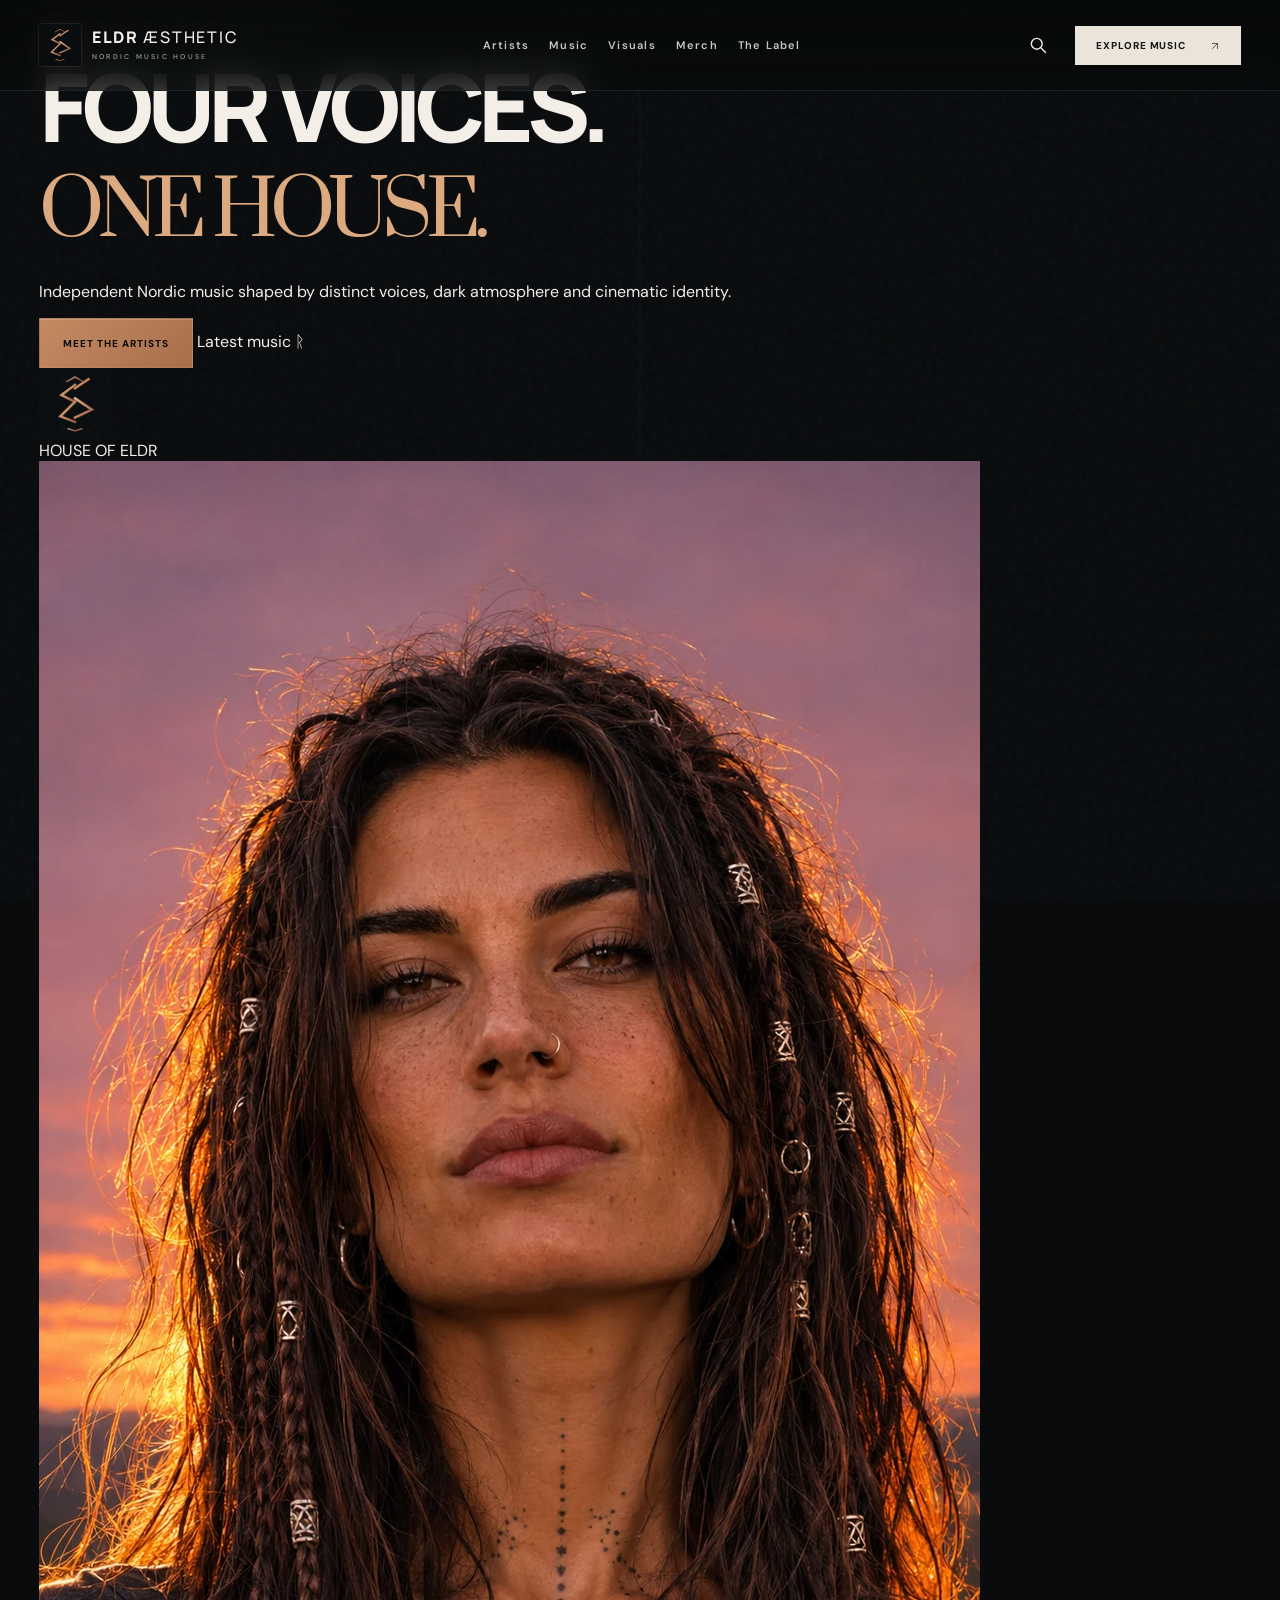
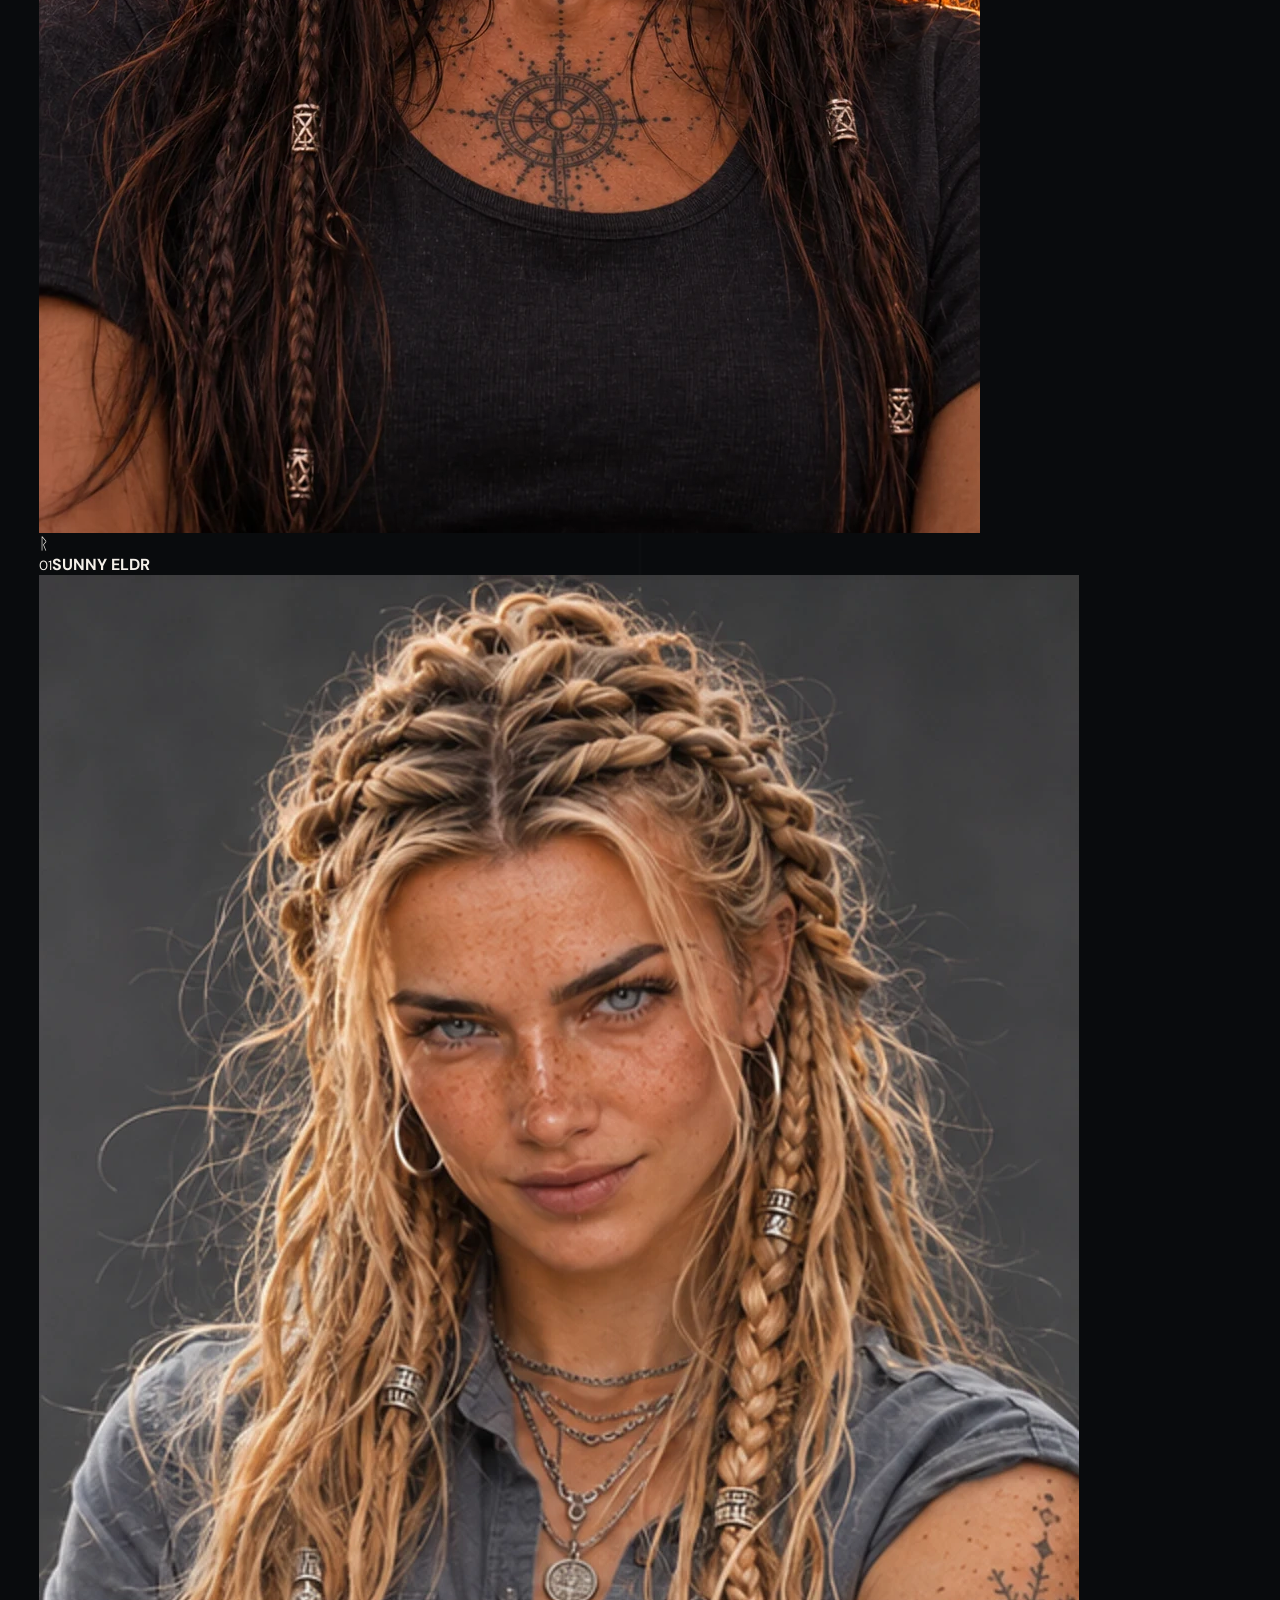
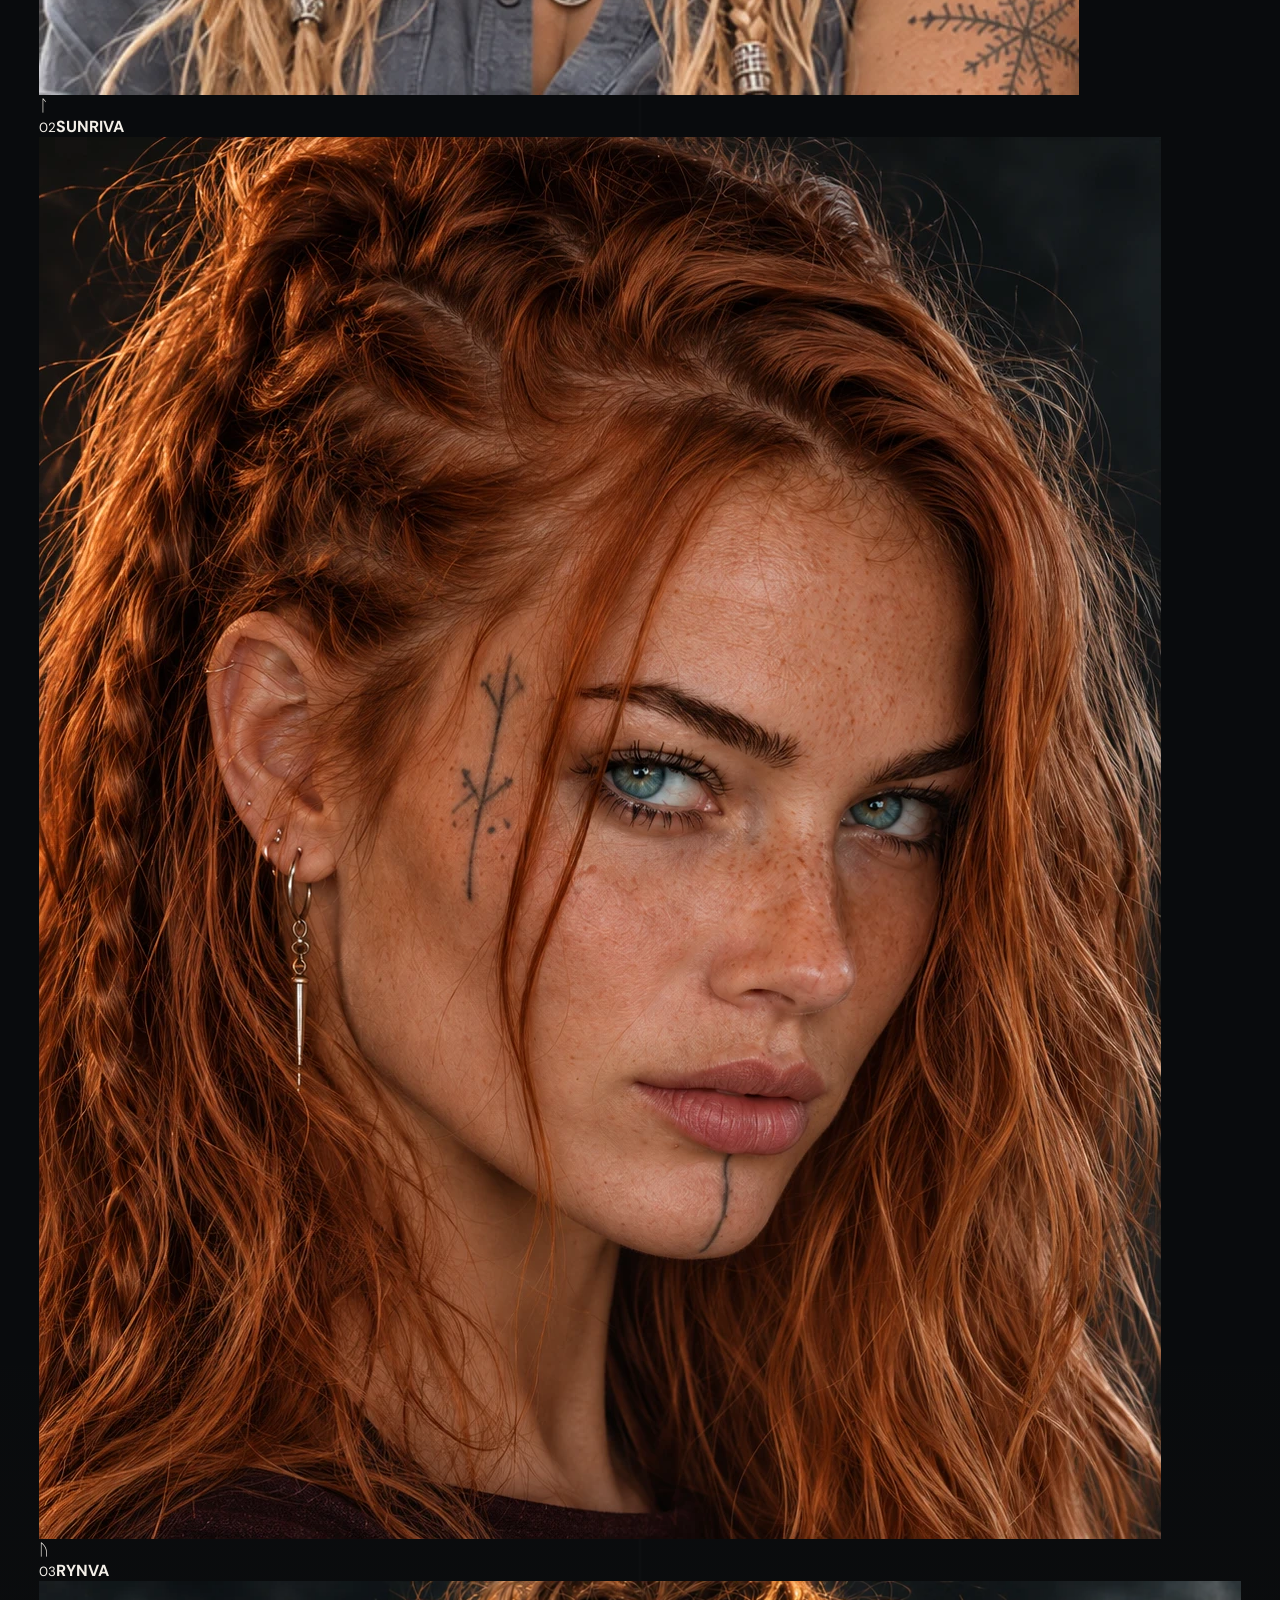
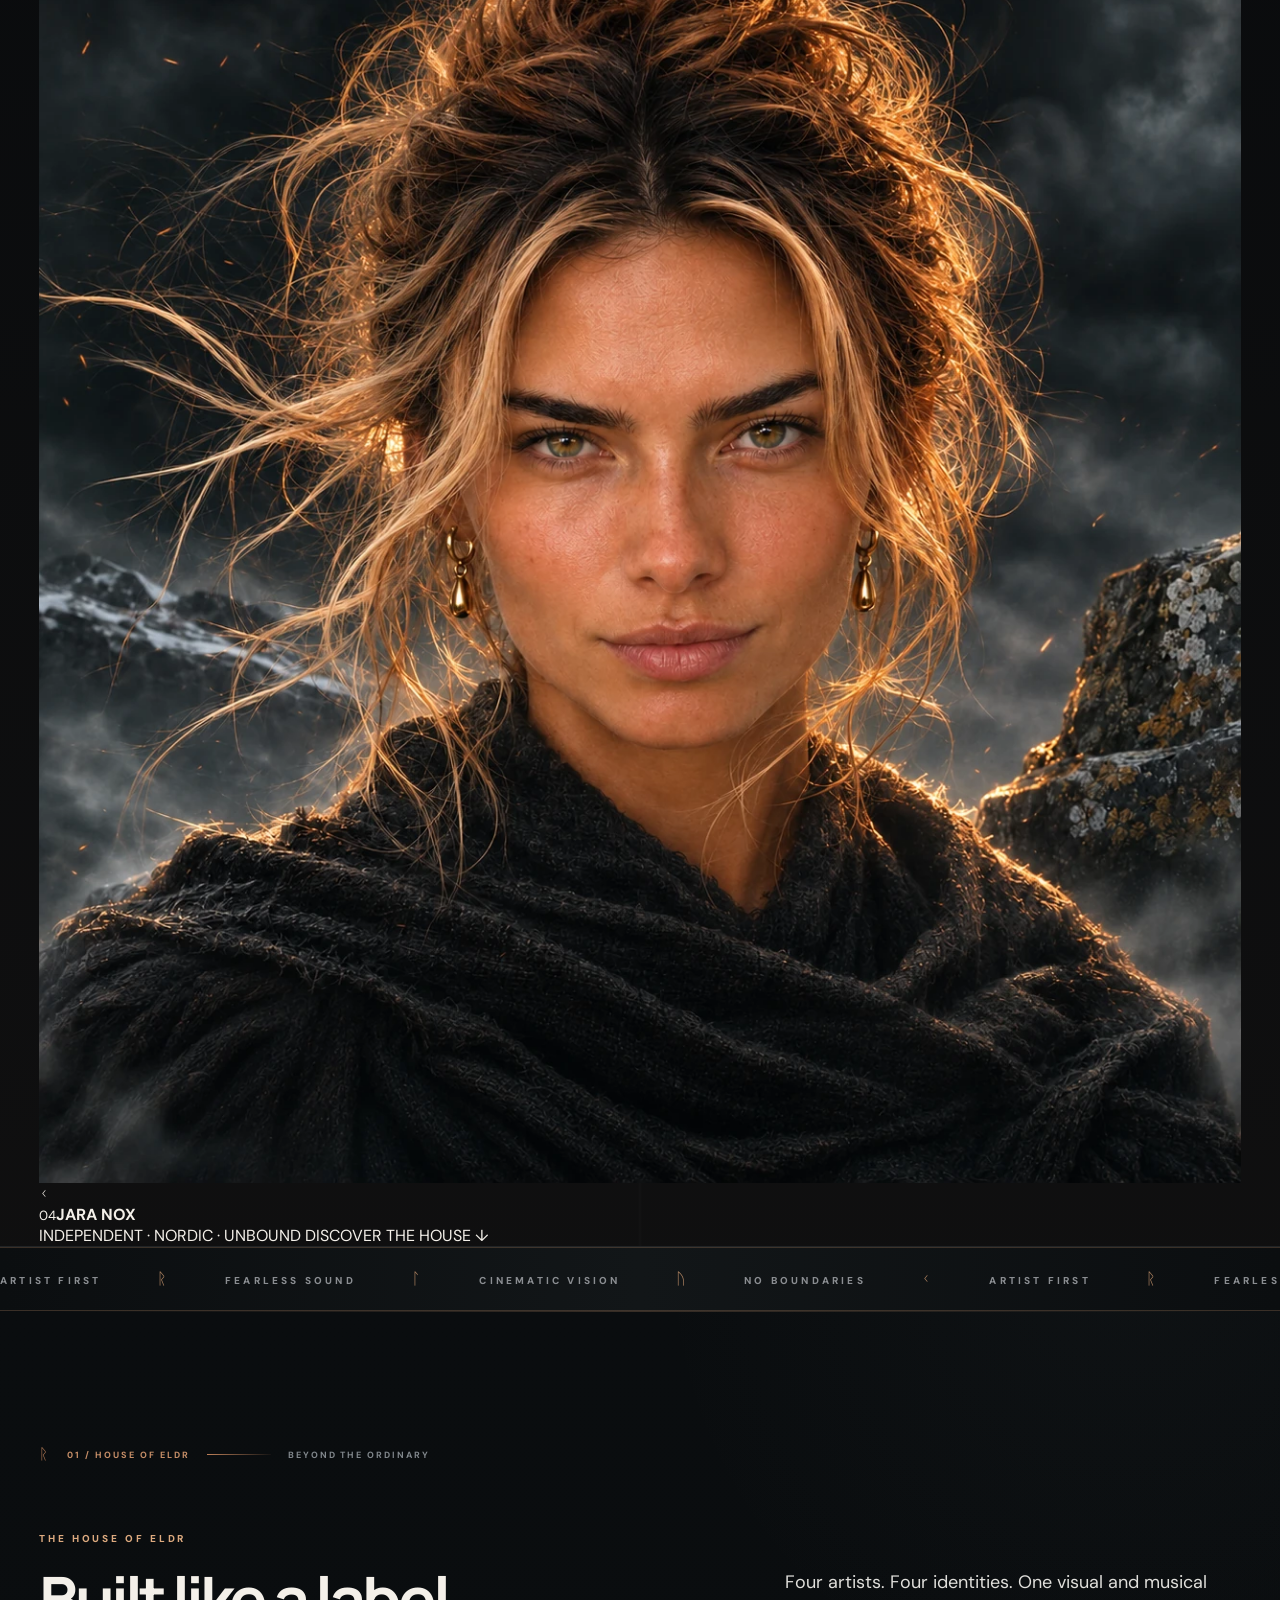
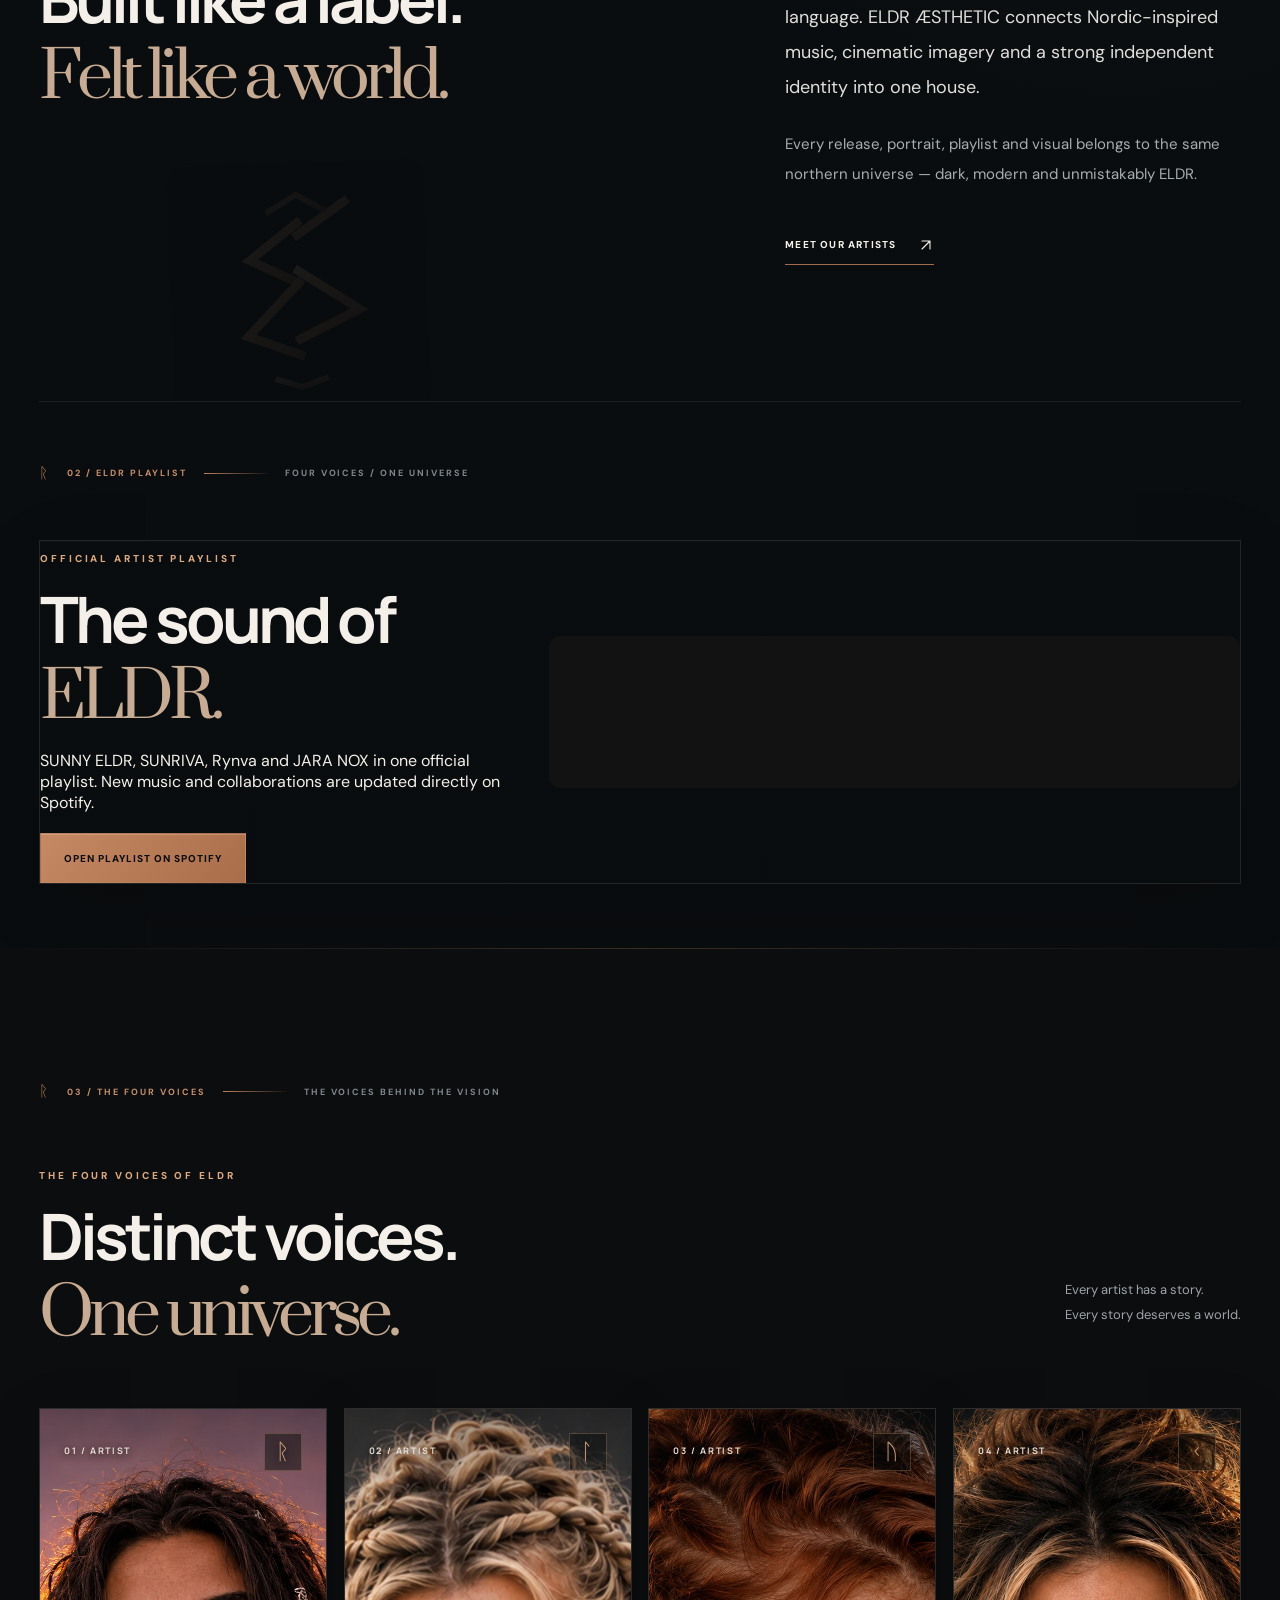
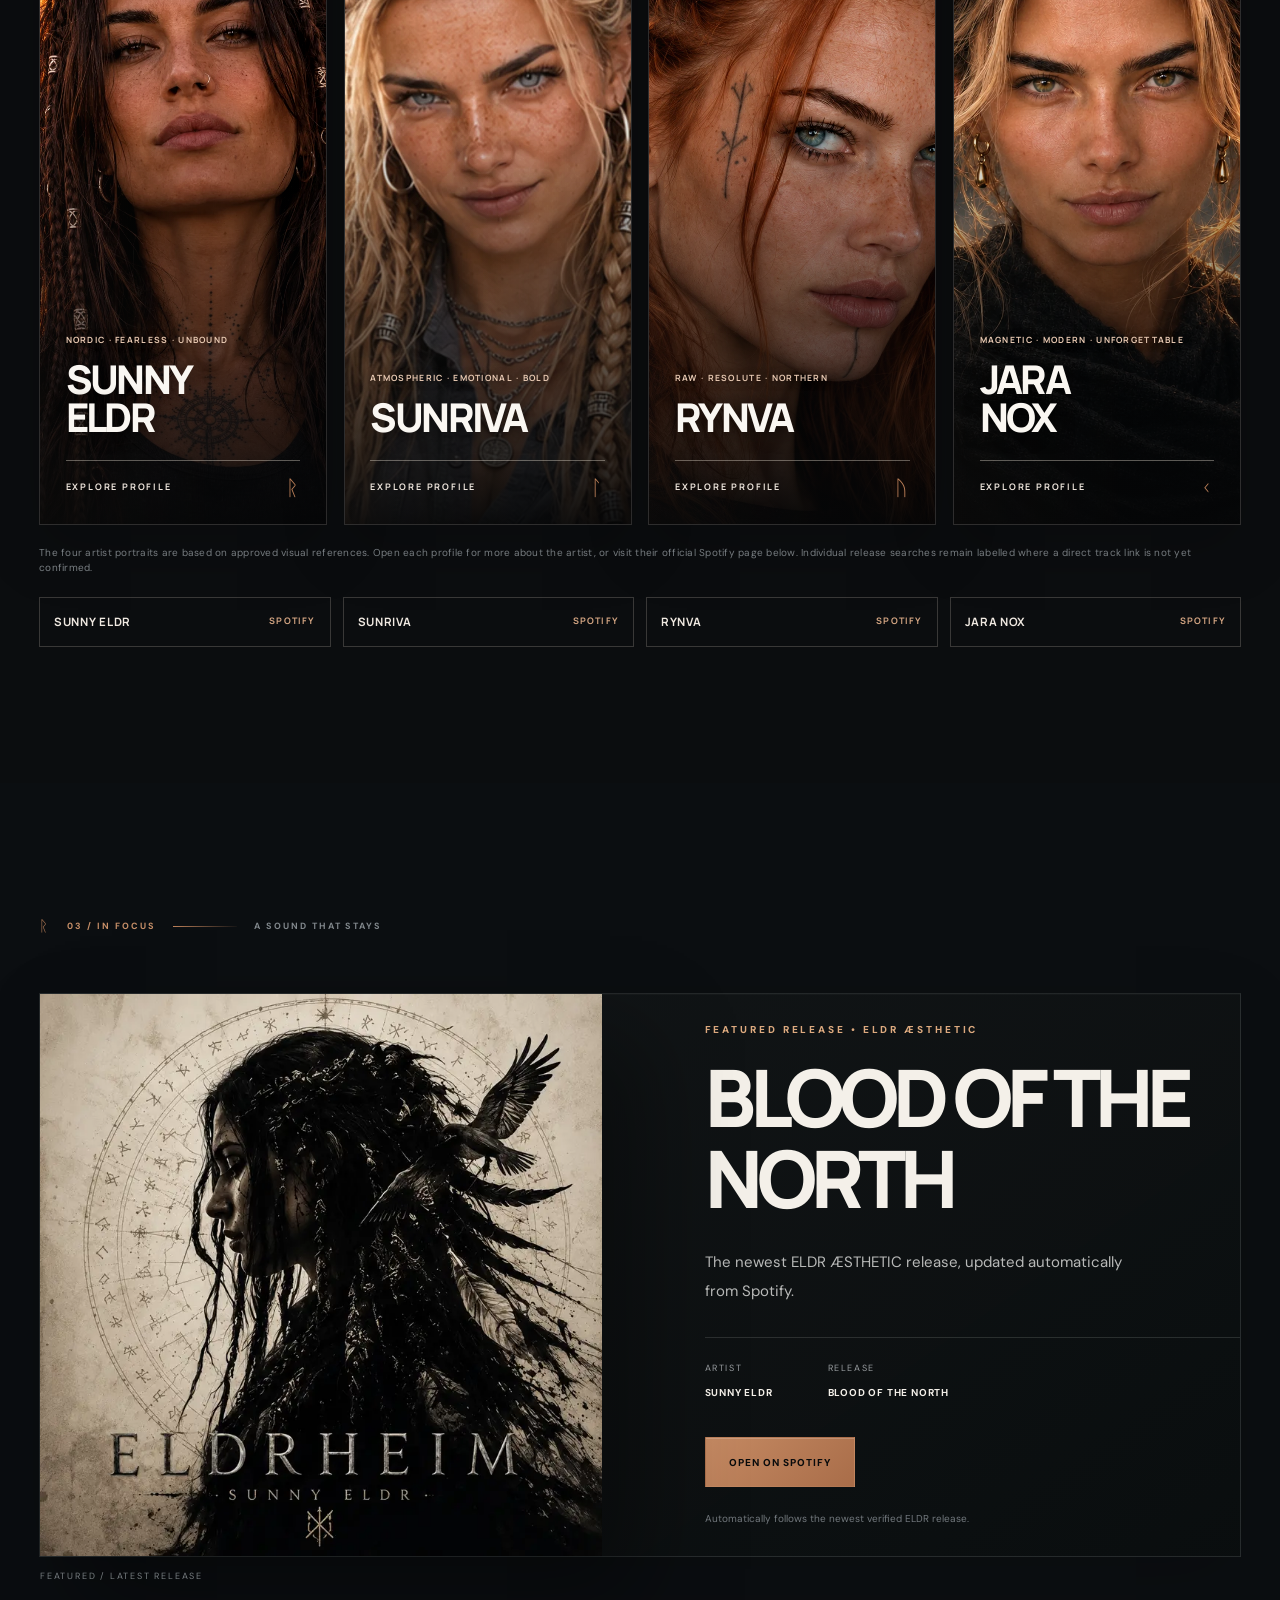
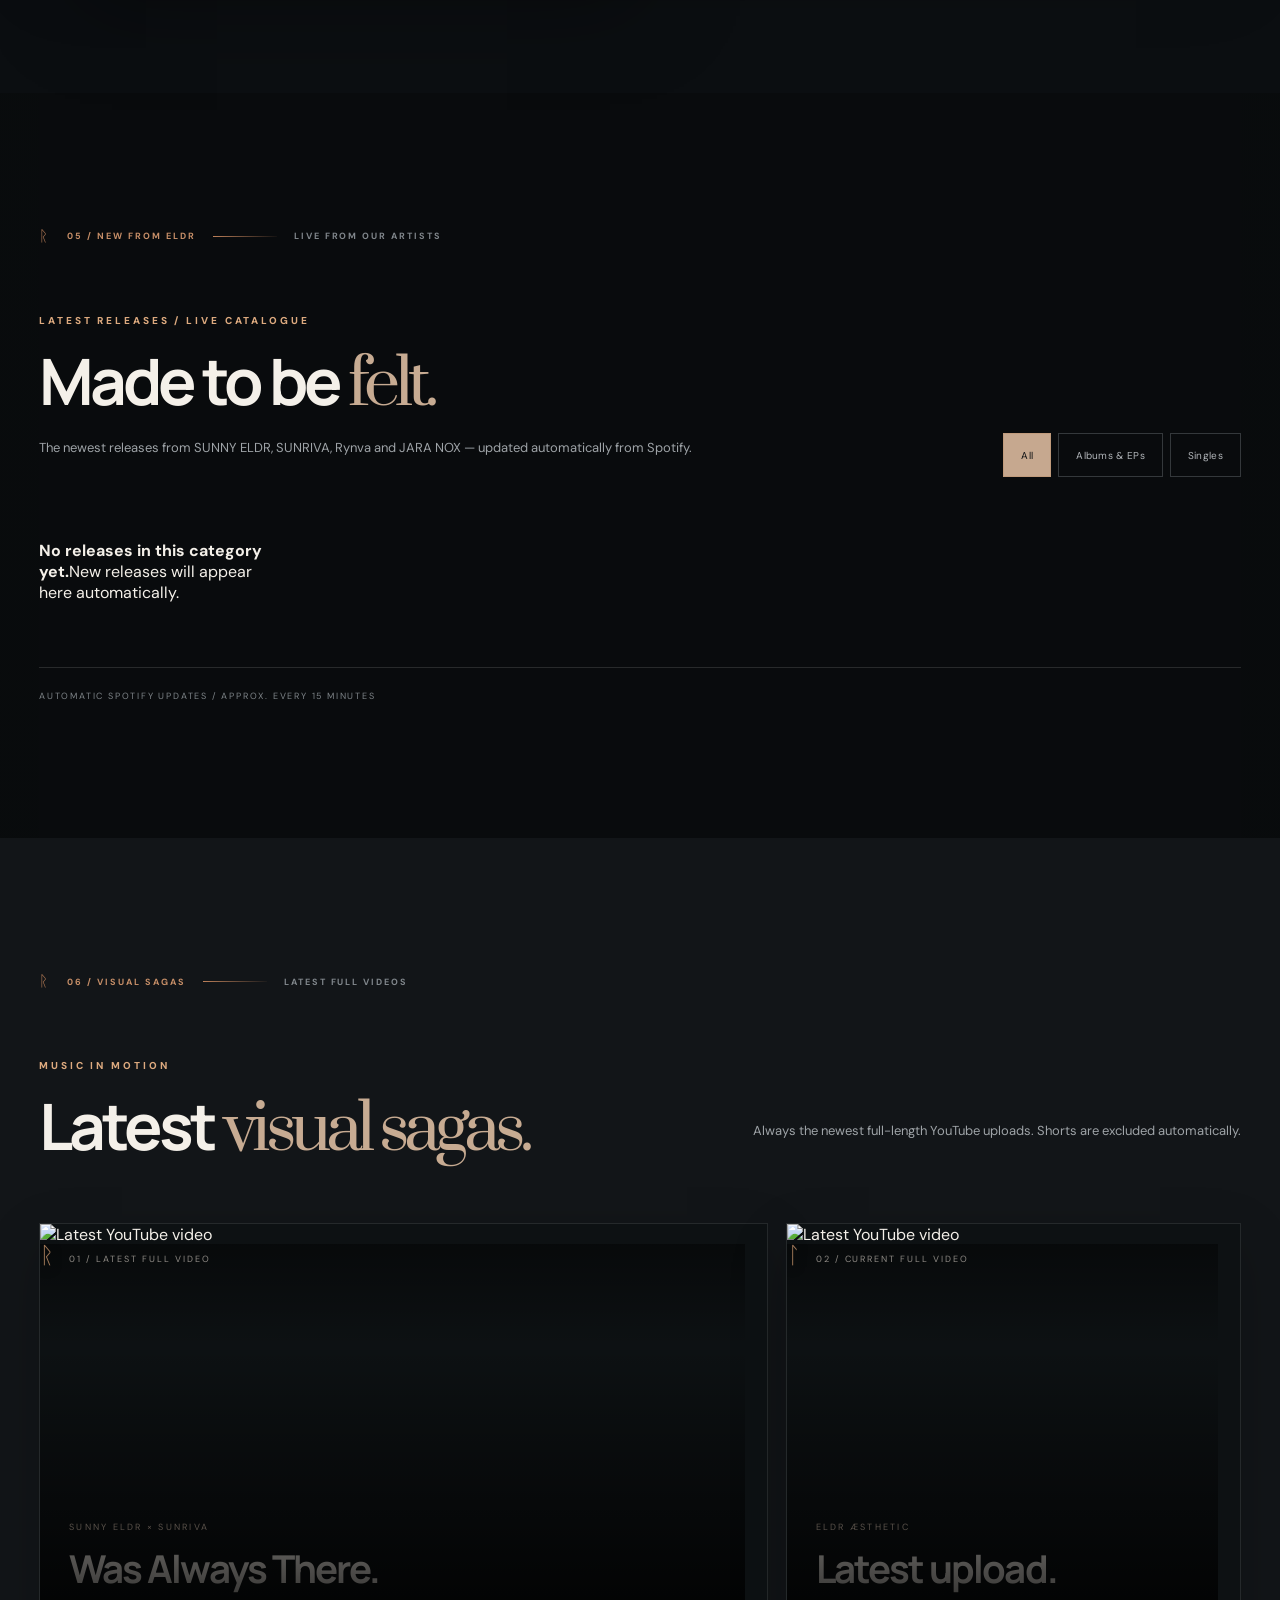
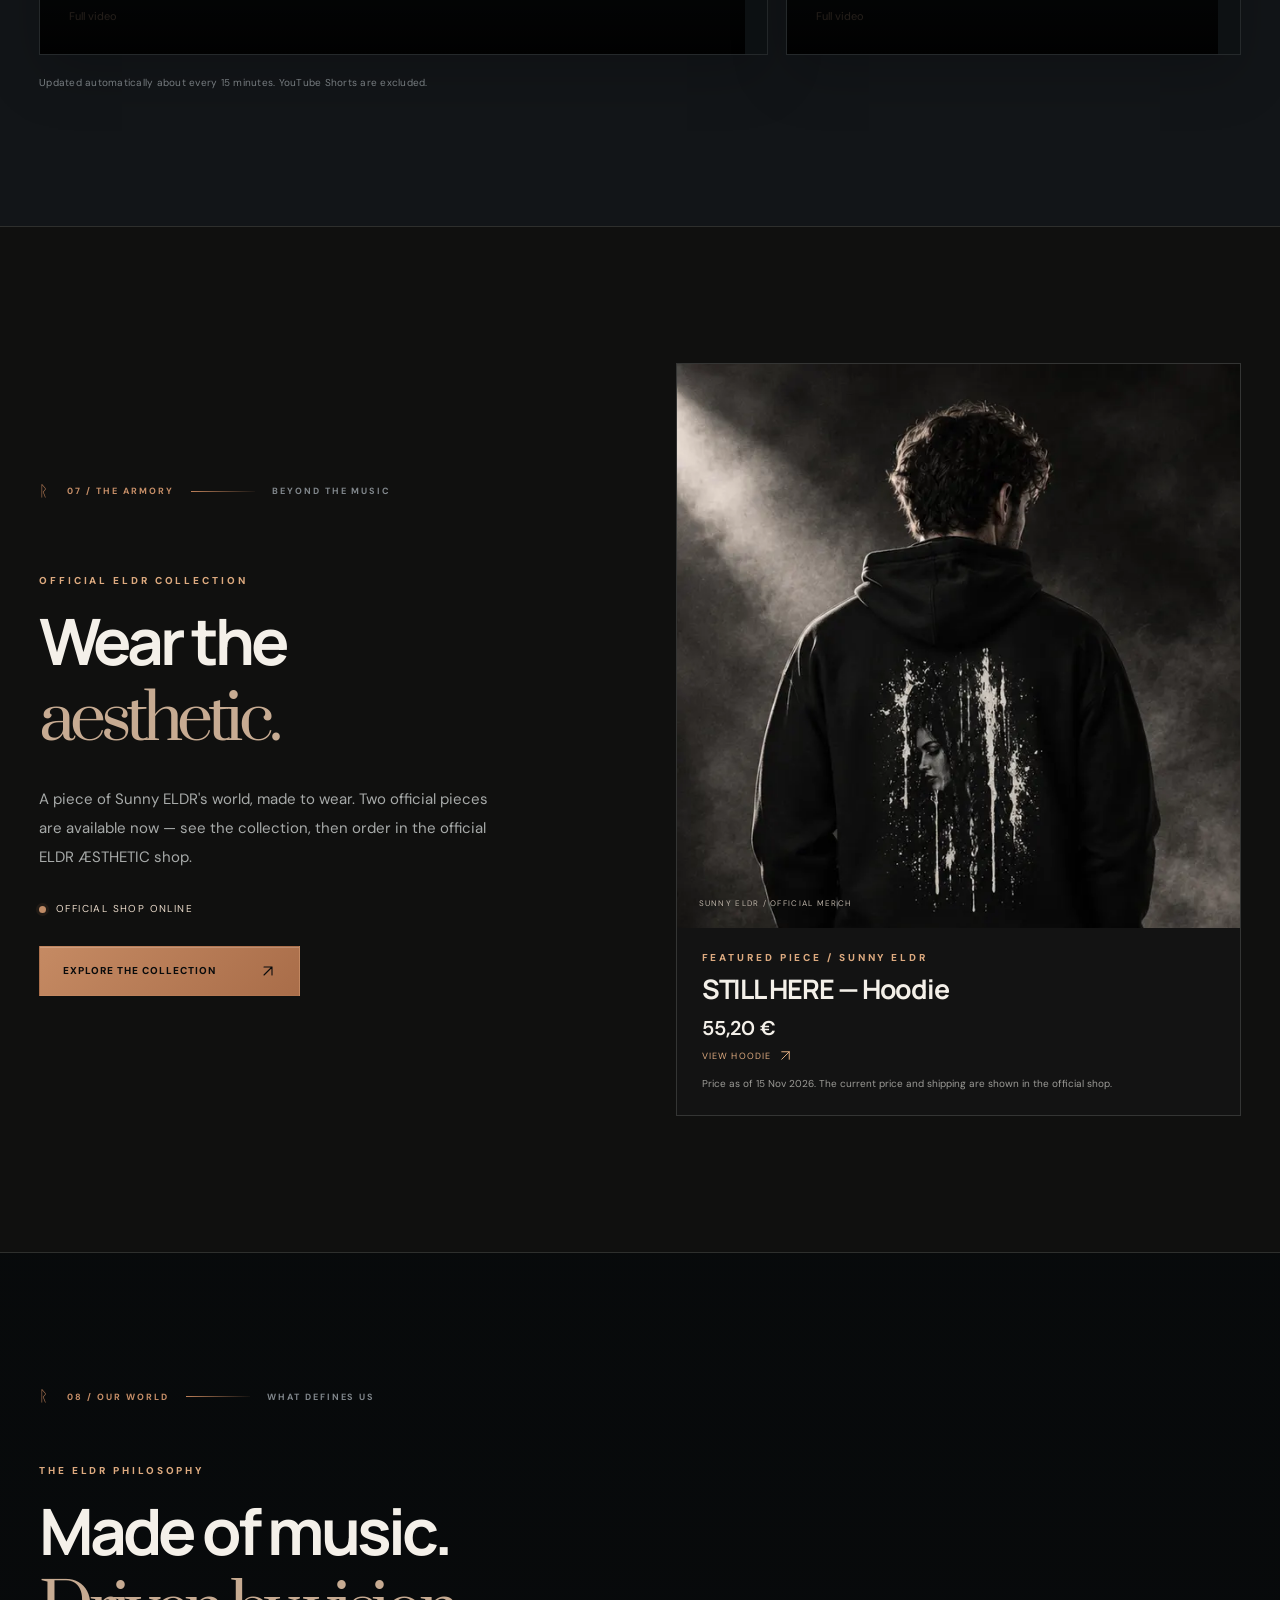
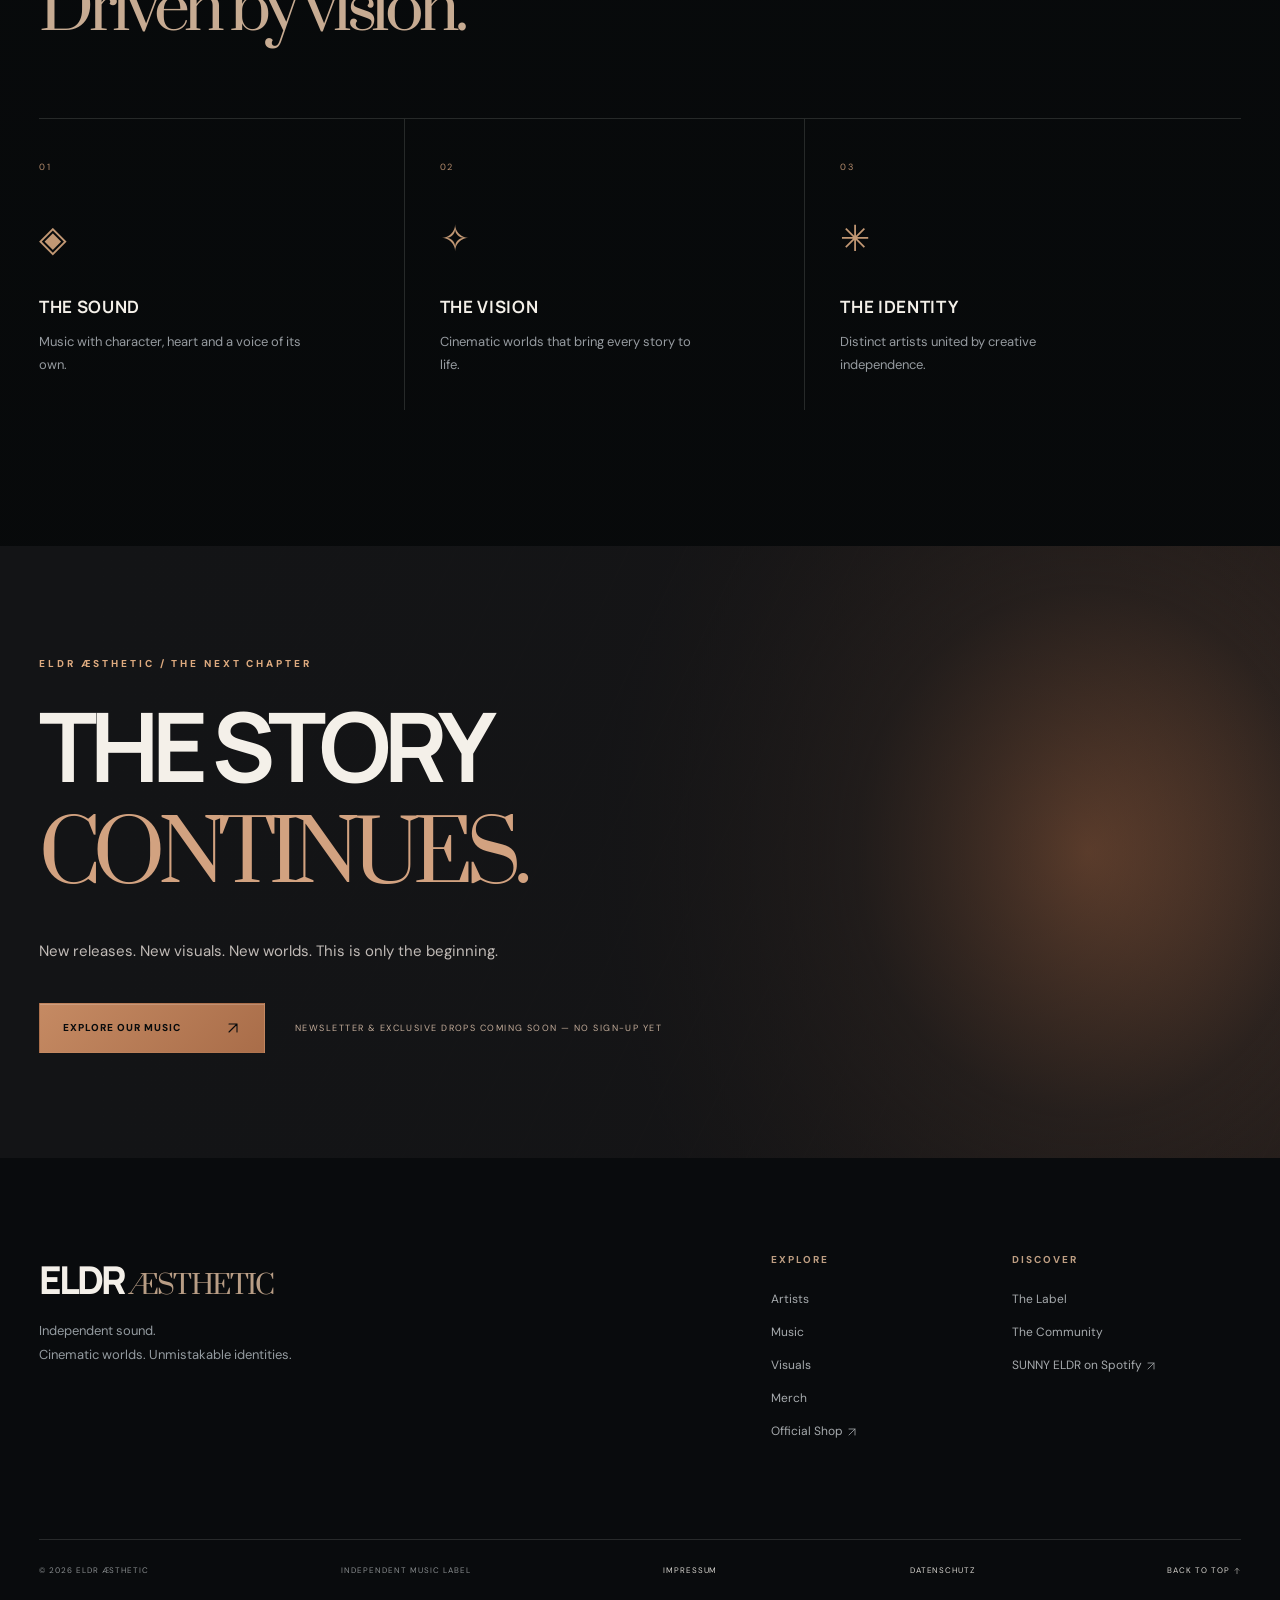
==== index.html @ 6262d75d "Replace overdesigned hero with editorial artist portrait hero" ====
<!doctype html>

<html lang="en">
  <head>
    <meta charset="utf-8" />
    <meta content="width=device-width, initial-scale=1" name="viewport" />
    <meta content="#090b0d" name="theme-color" />
    <meta
      content="ELDR ÆSTHETIC — an independent music label where sound, vision and identity become one. Explore our artists, releases and visual worlds."
      name="description"
    />
    <meta content="website" property="og:type" />
    <meta
      content="ELDR ÆSTHETIC — Where Sound Becomes Legend"
      property="og:title"
    />
    <meta
      content="Independent artists. Cinematic sound. Worlds beyond the ordinary."
      property="og:description"
    />
    <meta property="og:image" content="https://eldraesthetic.com/assets/og-cover.png" />
    <meta property="og:url" content="https://eldraesthetic.com/" />
    <link rel="canonical" href="https://eldraesthetic.com/" />
    <meta content="image/png" property="og:image:type" />
    <meta content="1200" property="og:image:width" />
    <meta content="630" property="og:image:height" />
    <meta
      content="ELDR ÆSTHETIC — ivory typography and copper light on obsidian"
      property="og:image:alt"
    />
    <meta content="summary_large_image" name="twitter:card" />
    <title>ELDR ÆSTHETIC — Independent Music Label</title>
    <link href="assets/brand-mark.svg" rel="icon" type="image/svg+xml" />

    <link rel="stylesheet" href="assets/styles.css" />
    <link rel="stylesheet" href="assets/roster.css" />
  </head>
  <body>
    <a class="skip-link" href="#main">Skip to content</a>
    <div aria-hidden="true" class="page-grain"></div>
    <header class="site-header" id="top">
      <div class="header-inner shell">
        <a aria-label="ELDR ÆSTHETIC home" class="brand" href="#home">
          <img
            alt=""
            class="brand-symbol"
            height="38"
            src="assets/brand-mark.svg"
            width="38"
          />
          <span class="brand-type">
            ELDR
            <span>ÆSTHETIC</span>
            <small>NORDIC MUSIC HOUSE</small>
          </span>
        </a>
        <nav aria-label="Main navigation" class="desktop-nav">
          <a href="#artists">Artists</a>
          <a href="#releases">Music</a>
          <a href="#visuals">Visuals</a>
          <a href="merch.html">Merch</a>
          <a href="#label">The Label</a>
        </nav>
        <div class="header-actions">
          <button
            aria-label="Open site search"
            class="icon-button search-trigger"
            title="Search"
            type="button"
          >
            <svg aria-hidden="true" viewBox="0 0 24 24">
              <circle cx="10.5" cy="10.5" r="6.5"></circle>
              <path d="m16 16 5 5"></path>
            </svg>
          </button>
          <a class="header-cta" href="#releases">
            Explore music
            <span aria-hidden="true">
              <svg
                class="icon"
                aria-hidden="true"
                focusable="false"
                viewBox="0 0 24 24"
              >
                <path d="M6 18 18 6M6 6h12v12"></path>
              </svg>
            </span>
          </a>
          <button
            aria-controls="mobile-nav"
            aria-expanded="false"
            aria-label="Open menu"
            class="icon-button menu-trigger"
            type="button"
          >
            <svg aria-hidden="true" viewBox="0 0 24 24">
              <path d="M3 7h18M3 12h18M3 17h18"></path>
            </svg>
          </button>
        </div>
      </div>
      <nav
        aria-label="Mobile navigation"
        class="mobile-nav"
        hidden=""
        id="mobile-nav"
      >
        <a href="#artists">Artists</a>
        <a href="#releases">Music</a>
        <a href="#visuals">Visuals</a>
        <a href="merch.html">Merch</a>
        <a href="#label">The Label</a>
      </nav>
      <p id="motion-status" class="sr-only" role="status"></p>
    </header>
    <main id="main" tabindex="-1">
      <section aria-labelledby="hero-title" class="hero hero-v4" id="home">
        <div class="hero-v4-noise" aria-hidden="true"></div>
        <div class="shell hero-v4-layout">
          <div class="hero-v4-copy">
            <p class="hero-v4-kicker"><span>ELDR ÆSTHETIC</span><i></i><span>NORDIC MUSIC HOUSE</span></p>
            <h1 id="hero-title">
              FOUR VOICES.<br>
              <em>ONE HOUSE.</em>
            </h1>
            <p class="hero-v4-description">
              Independent Nordic music shaped by distinct voices, dark atmosphere and cinematic identity.
            </p>
            <div class="hero-v4-actions">
              <a class="button button-solid" href="#artists">Meet the artists</a>
              <a class="hero-v4-textlink" href="#releases">Latest music <span aria-hidden="true">ᚱ</span></a>
            </div>
            <div class="hero-v4-signature" aria-hidden="true">
              <img src="assets/brand-mark.svg" alt="" width="72" height="72">
              <span>HOUSE OF ELDR</span>
            </div>
          </div>

          <div class="hero-v4-portraits" aria-label="ELDR ÆSTHETIC artists">
            <a class="hero-v4-portrait hero-v4-sunny" href="sunny-eldr.html" aria-label="SUNNY ELDR artist profile">
              <img src="assets/sunny-card-closeup-v3.webp" alt="" fetchpriority="high" decoding="async">
              <span class="hero-v4-rune">ᚱ</span>
              <div><small>01</small><strong>SUNNY ELDR</strong></div>
            </a>
            <a class="hero-v4-portrait hero-v4-sunriva" href="sunriva.html" aria-label="SUNRIVA artist profile">
              <img src="assets/sunriva-roster-closeup.webp" alt="" fetchpriority="high" decoding="async">
              <span class="hero-v4-rune">ᛚ</span>
              <div><small>02</small><strong>SUNRIVA</strong></div>
            </a>
            <a class="hero-v4-portrait hero-v4-rynva" href="rynva.html" aria-label="RYNVA artist profile">
              <img src="assets/rynva-artist-closeup.webp" alt="" fetchpriority="high" decoding="async">
              <span class="hero-v4-rune">ᚢ</span>
              <div><small>03</small><strong>RYNVA</strong></div>
            </a>
            <a class="hero-v4-portrait hero-v4-jara" href="jara-nox.html" aria-label="JARA NOX artist profile">
              <img src="assets/jara-nox-artist.webp?v=4" alt="" fetchpriority="high" decoding="async">
              <span class="hero-v4-rune">ᚲ</span>
              <div><small>04</small><strong>JARA NOX</strong></div>
            </a>
          </div>
        </div>
        <div class="shell hero-v4-bottom">
          <span>INDEPENDENT · NORDIC · UNBOUND</span>
          <a href="#label">DISCOVER THE HOUSE <span aria-hidden="true">↓</span></a>
        </div>
      </section>
      <div
        aria-label="Label values: artist first, fearless sound, cinematic vision, no boundaries"
        class="statement-strip"
      >
        <div aria-hidden="true" class="statement-track">
          ARTIST FIRST <span>ᚱ</span> FEARLESS SOUND <span>ᛚ</span> CINEMATIC VISION <span>ᚢ</span> NO BOUNDARIES <span>ᚲ</span> ARTIST FIRST <span>ᚱ</span> FEARLESS SOUND <span>ᛚ</span> CINEMATIC VISION <span>ᚢ</span> NO BOUNDARIES <span>ᚲ</span>
        </div>
      </div>
      <section
        aria-labelledby="intro-title"
        class="intro section-pad shell"
        id="label"
      >
        <div class="section-kicker reveal">
          <span class="section-index">01 / HOUSE OF ELDR</span>
          <span class="small-rule"></span>
          <span>BEYOND THE ORDINARY</span>
        </div>
        <div class="intro-grid">
          <div class="intro-left reveal">
            <p class="overline">THE HOUSE OF ELDR</p>
            <h2 class="display-heading" id="intro-title">
              Built like a label.
              <br />
              <em>Felt like a world.</em>
            </h2>
          </div>
          <div class="intro-right reveal">
            <p>
              Four artists. Four identities. One visual and musical language. ELDR ÆSTHETIC connects Nordic-inspired music, cinematic imagery and a strong independent identity into one house.
            </p>
            <p>
              Every release, portrait, playlist and visual belongs to the same northern universe — dark, modern and unmistakably ELDR.
            </p>
            <a class="text-link dark-link" href="#artists">
              Meet our artists
              <span>
                <svg
                  class="icon"
                  aria-hidden="true"
                  focusable="false"
                  viewBox="0 0 24 24"
                >
                  <path d="M6 18 18 6M6 6h12v12"></path>
                </svg>
              </span>
            </a>
          </div>
        </div>
        <div aria-hidden="true" class="intro-mark intro-brand-seal">
          <img src="assets/brand-mark.svg" alt="" width="270" height="270" loading="lazy" decoding="async" />
        </div>
      </section>
      <section
        aria-labelledby="playlist-title"
        class="playlist-section playlist-section-compact section-pad shell"
        id="playlists"
      >
        <div class="section-kicker reveal">
          <span class="section-index">02 / ELDR PLAYLIST</span>
          <span class="small-rule"></span>
          <span>FOUR VOICES / ONE UNIVERSE</span>
        </div>
        <div class="playlist-feature reveal">
          <div class="playlist-copy">
            <p class="overline">OFFICIAL ARTIST PLAYLIST</p>
            <h2 class="display-heading" id="playlist-title">
              The sound of
              <em>ELDR.</em>
            </h2>
            <p>
              SUNNY ELDR, SUNRIVA, Rynva and JARA NOX in one official playlist.
              New music and collaborations are updated directly on Spotify.
            </p>
            <a
              class="button button-solid"
              href="https://open.spotify.com/playlist/7MEN0ae64ZlGDaSAVo0Abd"
              target="_blank"
              rel="noopener noreferrer"
            >
              Open playlist on Spotify
              
            </a>
          </div>
          <div class="playlist-player">
            <iframe
              title="SUNNY ELDR • SUNRIVA • RYNVA • JARA NOX | Nordic Music on Spotify"
              src="https://open.spotify.com/embed/playlist/7MEN0ae64ZlGDaSAVo0Abd?utm_source=generator"
              width="100%"
              height="152"
              frameborder="0"
              allowfullscreen=""
              allow="autoplay; clipboard-write; encrypted-media; fullscreen; picture-in-picture"
              loading="lazy"
            ></iframe>
          </div>
        </div>
      </section>
<section
        aria-labelledby="artists-title"
        class="artists-section section-pad"
        id="artists"
      >
        <div class="shell">
          <div class="section-kicker reveal">
            <span class="section-index">03 / THE FOUR VOICES</span>
            <span class="small-rule"></span>
            <span>THE VOICES BEHIND THE VISION</span>
          </div>
          <div class="section-head reveal">
            <div>
              <p class="overline">THE FOUR VOICES OF ELDR</p>
              <h2 class="display-heading" id="artists-title">
                Distinct voices.
                <br />
                <em>One universe.</em>
              </h2>
            </div>
            <p class="section-aside">
              Every artist has a story.
              <br />
              Every story deserves a world.
            </p>
          </div>
          <div class="artist-grid artist-grid--editorial" aria-label="Explore the four ELDR ÆSTHETIC artists">
            <a class="artist-card artist-card--editorial artist-sunny reveal" id="artist-sunny" data-rune="ᚱ" href="sunny-eldr.html" aria-label="Explore SUNNY ELDR artist profile">
              <img class="artist-photo" src="assets/sunny-card-closeup-v3.webp" alt="" loading="lazy" decoding="async" width="1254" height="1254" />
              <span class="artist-card-top"><span>01 / ARTIST</span><span class="artist-sigil artist-rune" aria-hidden="true">ᚱ</span></span>
              <span class="artist-card-bottom"><span class="artist-mood">NORDIC · FEARLESS · UNBOUND</span><h3>SUNNY<br /> ELDR</h3><span class="artist-visit">EXPLORE PROFILE <span class="artist-visit-rune" aria-hidden="true">ᚱ</span></span></span>
            </a>
            <a class="artist-card artist-card--editorial artist-sunriva reveal" id="artist-sunriva" data-rune="ᛚ" href="sunriva.html" aria-label="Explore SUNRIVA artist profile">
              <img class="artist-photo" src="assets/sunriva-roster-closeup.webp" alt="" loading="lazy" decoding="async" width="1040" height="1120" />
              <span class="artist-card-top"><span>02 / ARTIST</span><span class="artist-sigil artist-rune" aria-hidden="true">ᛚ</span></span>
              <span class="artist-card-bottom"><span class="artist-mood">ATMOSPHERIC · EMOTIONAL · BOLD</span><h3>SUNRIVA</h3><span class="artist-visit">EXPLORE PROFILE <span class="artist-visit-rune" aria-hidden="true">ᛚ</span></span></span>
            </a>
            <a class="artist-card artist-card--editorial artist-rynva reveal" id="artist-rynva" data-rune="ᚢ" href="rynva.html" aria-label="Explore RYNVA artist profile">
              <img class="artist-photo" src="assets/rynva-artist-closeup.webp" alt="" loading="lazy" decoding="async" width="1122" height="1402" />
              <span class="artist-card-top"><span>03 / ARTIST</span><span class="artist-sigil artist-rune" aria-hidden="true">ᚢ</span></span>
              <span class="artist-card-bottom"><span class="artist-mood">RAW · RESOLUTE · NORTHERN</span><h3>RYNVA</h3><span class="artist-visit">EXPLORE PROFILE <span class="artist-visit-rune" aria-hidden="true">ᚢ</span></span></span>
            </a>
            <a class="artist-card artist-card--editorial artist-jara reveal" id="artist-jara" data-rune="ᚲ" href="jara-nox.html" aria-label="Explore JARA NOX artist profile">
              <img class="artist-photo" src="assets/jara-nox-artist.webp?v=4" alt="" loading="lazy" decoding="async" width="1122" height="1402" />
              <span class="artist-card-top"><span>04 / ARTIST</span><span class="artist-sigil artist-rune" aria-hidden="true">ᚲ</span></span>
              <span class="artist-card-bottom"><span class="artist-mood">MAGNETIC · MODERN · UNFORGETTABLE</span><h3>JARA<br /> NOX</h3><span class="artist-visit">EXPLORE PROFILE <span class="artist-visit-rune" aria-hidden="true">ᚲ</span></span></span>
            </a>
          </div>
          <p class="placeholder-note">
            The four artist portraits are based on approved visual references. Open each profile for more about the artist, or visit their official Spotify page below. Individual release searches remain labelled where a direct track link is not yet confirmed.
          </p>
          <nav class="artist-spotify-directory" aria-label="Official Spotify artist profiles">
            <a href="https://open.spotify.com/artist/26RwT7kIoTnT8oT65MGS2P" target="_blank" rel="noopener noreferrer" aria-label="SUNNY ELDR on Spotify (new tab)">SUNNY ELDR <span>SPOTIFY</span></a>
            <a href="https://open.spotify.com/artist/0EZ3VnaZOkGWYyYMxYdJzZ" target="_blank" rel="noopener noreferrer" aria-label="SUNRIVA on Spotify (new tab)">SUNRIVA <span>SPOTIFY</span></a>
            <a href="https://open.spotify.com/artist/0Um7pcFDku2VNShSlfxy1B" target="_blank" rel="noopener noreferrer" aria-label="RYNVA on Spotify (new tab)">RYNVA <span>SPOTIFY</span></a>
            <a href="https://open.spotify.com/artist/0kLRThHL6uSbmGwEarlsKy" target="_blank" rel="noopener noreferrer" aria-label="JARA NOX on Spotify (new tab)">JARA NOX <span>SPOTIFY</span></a>
          </nav>
        </div>
      </section>
      <section
        aria-labelledby="featured-title"
        class="featured-section section-pad"
        id="featured"
        data-featured-release
      >
        <div class="shell">
          <div class="section-kicker reveal">
            <span class="section-index">03 / IN FOCUS</span>
            <span class="small-rule"></span>
            <span>A SOUND THAT STAYS</span>
          </div>
          <div class="featured-layout">
            <div class="featured-image reveal">
              <img alt="Latest ELDR ÆSTHETIC release cover" loading="lazy" src="assets/eldrheim-cover.webp" data-featured-image />
              <div class="feature-image-label" data-featured-label>FEATURED / LATEST RELEASE</div>
            </div>
            <div class="featured-copy reveal">
              <p class="overline" data-featured-overline>FEATURED RELEASE • ELDR ÆSTHETIC</p>
              <h2 class="feature-title" id="featured-title" data-featured-title>BLOOD OF THE NORTH</h2>
              <p data-featured-copy>The newest ELDR ÆSTHETIC release, updated automatically from Spotify.</p>
              <div class="feature-divider"></div>
              <div class="feature-info">
                <div>
                  <small>ARTIST</small>
                  <strong data-featured-artist>SUNNY ELDR</strong>
                </div>
                <div>
                  <small>RELEASE</small>
                  <strong data-featured-name>BLOOD OF THE NORTH</strong>
                </div>
              </div>
              <div class="feature-links">
                <a class="button button-solid" href="https://open.spotify.com/artist/26RwT7kIoTnT8oT65MGS2P" rel="noopener noreferrer" target="_blank" data-featured-link>Open on Spotify</a>
              </div>
              <p class="fineprint" data-featured-fineprint>Automatically follows the newest verified ELDR release.</p>
            </div>
          </div>
        </div>
      </section>
      <section
        aria-labelledby="releases-title"
        class="releases-section section-pad shell"
        id="releases"
        data-label-spotify-feed
      >
        <div class="section-kicker reveal">
          <span class="section-index">05 / NEW FROM ELDR</span>
          <span class="small-rule"></span>
          <span>LIVE FROM OUR ARTISTS</span>
        </div>
        <div class="section-head releases-heading reveal">
          <div>
            <p class="overline">LATEST RELEASES / LIVE CATALOGUE</p>
            <h2 class="display-heading" id="releases-title">
              Made to be
              <em>felt.</em>
            </h2>
            <p class="section-aside">
              The newest releases from SUNNY ELDR, SUNRIVA, Rynva and JARA NOX — updated automatically from Spotify.
            </p>
          </div>
          <div aria-label="Filter music releases" class="filter-bar" role="group">
            <button aria-pressed="true" class="label-filter-btn filter-btn is-active" data-label-filter="all">All</button>
            <button aria-pressed="false" class="label-filter-btn filter-btn" data-label-filter="album">Albums &amp; EPs</button>
            <button aria-pressed="false" class="label-filter-btn filter-btn" data-label-filter="single">Singles</button>
          </div>
        </div>
        <p class="sr-only" id="label-release-status" role="status"></p>
        <div class="release-grid" id="label-release-grid" aria-live="polite" aria-busy="true">
          <div class="discography-loading" role="status">
            <strong>Loading latest releases…</strong>
            <span>Spotify catalogues are being combined across the ELDR ÆSTHETIC roster.</span>
          </div>
        </div>
        <div class="catalog-end">
          <span>AUTOMATIC SPOTIFY UPDATES / APPROX. EVERY 15 MINUTES</span>
        </div>
      </section>
      
      
<section aria-labelledby="visuals-title" class="visual-section section-pad" id="visuals">
        <div class="shell">
          <div class="section-kicker reveal">
            <span class="section-index">06 / VISUAL SAGAS</span><span class="small-rule"></span><span>LATEST FULL VIDEOS</span>
          </div>
          <div class="section-head reveal">
            <div><p class="overline">MUSIC IN MOTION</p><h2 class="display-heading" id="visuals-title">Latest <em>visual sagas.</em></h2></div>
            <p class="section-aside">Always the newest full-length YouTube uploads. Shorts are excluded automatically.</p>
          </div>
          <div class="visual-grid" data-youtube-live>
            <a class="visual-card visual-main reveal" href="https://www.youtube.com/watch?v=FT0faOloSmI" target="_blank" rel="noopener noreferrer" data-youtube-card="0">
              <img alt="Latest YouTube video" loading="lazy" src="https://i.ytimg.com/vi/FT0faOloSmI/hqdefault.jpg" data-youtube-image />
              <div class="visual-inner"><span class="visual-tag">01 / LATEST FULL VIDEO</span><div><p data-youtube-artist>SUNNY ELDR × SUNRIVA</p><h3 data-youtube-title>Was Always There.</h3><span class="visual-more" data-youtube-meta>Full video</span></div></div>
            </a>
            <a class="visual-card visual-secondary reveal" href="https://www.youtube.com/watch?v=FT0faOloSmI" target="_blank" rel="noopener noreferrer" data-youtube-card="1">
              <img alt="Latest YouTube video" loading="lazy" src="https://i.ytimg.com/vi/FT0faOloSmI/hqdefault.jpg" data-youtube-image />
              <div class="visual-inner"><span class="visual-tag">02 / CURRENT FULL VIDEO</span><div><p data-youtube-artist>ELDR ÆSTHETIC</p><h3 data-youtube-title>Latest upload.</h3><span class="visual-more" data-youtube-meta>Full video</span></div></div>
            </a>
          </div>
          <p class="placeholder-note">Updated automatically about every 15 minutes. YouTube Shorts are excluded.</p>
        </div>
      </section>
      <section
        aria-labelledby="merch-title"
        class="merch-section section-pad"
        id="merch"
      >
        <div class="shell merch-layout">
          <div class="merch-copy reveal">
            <div class="section-kicker">
              <span class="section-index">07 / THE ARMORY</span>
              <span class="small-rule"></span>
              <span>BEYOND THE MUSIC</span>
            </div>
            <p class="overline">OFFICIAL ELDR COLLECTION</p>
            <h2 class="display-heading" id="merch-title">
              Wear the
              <br />
              <em>aesthetic.</em>
            </h2>
            <p>
              A piece of Sunny ELDR's world, made to wear. Two official pieces
              are available now — see the collection, then order in the
              official ELDR ÆSTHETIC shop.
            </p>
            <p class="merch-shop-status"><span class="status-dot" aria-hidden="true"></span> OFFICIAL SHOP ONLINE</p>
            <a class="button button-solid" href="merch.html">
              Explore the collection
              <span><svg class="icon" aria-hidden="true" focusable="false" viewBox="0 0 24 24"><path d="M6 18 18 6M6 6h12v12"></path></svg></span>
            </a>
          </div>
          <a
            class="merch-product reveal"
            href="merch.html#hoodie"
            aria-label="View the STILL HERE Hoodie by Sunny ELDR in the merch collection, 55 euros and 20 cents"
          >
            <div class="merch-art">
              <img
                alt="Back view of the black STILL HERE hoodie with Sunny ELDR portrait print"
                loading="lazy"
                decoding="async"
                src="assets/still-here-hoodie.webp"
                width="645"
                height="900"
              />
              <span class="merch-stamp">SUNNY ELDR / OFFICIAL MERCH</span>
            </div>
            <div class="merch-product-details">
              <div>
                <p class="overline">FEATURED PIECE / SUNNY ELDR</p>
                <h3>STILL HERE — Hoodie</h3>
              </div>
              <div class="merch-product-purchase">
                <strong>55,20 €</strong>
                <span>VIEW HOODIE <svg class="icon" aria-hidden="true" focusable="false" viewBox="0 0 24 24"><path d="M6 18 18 6M6 6h12v12"></path></svg></span>
              </div>
            </div>
            <p class="merch-price-note">Price as of 15 Nov 2026. The current price and shipping are shown in the official shop.</p>
          </a>
        </div>
      </section>
      <section
        aria-labelledby="pillars-title"
        class="pillars-section shell section-pad"
      >
        <div class="section-kicker reveal">
          <span class="section-index">08 / OUR WORLD</span>
          <span class="small-rule"></span>
          <span>WHAT DEFINES US</span>
        </div>
        <div class="pillars-head reveal">
          <p class="overline">THE ELDR PHILOSOPHY</p>
          <h2 class="display-heading" id="pillars-title">
            Made of music.
            <br />
            <em>Driven by vision.</em>
          </h2>
        </div>
        <div class="pillars-grid">
          <div class="pillar reveal">
            <span class="pillar-num">01</span>
            <div class="pillar-icon">◈</div>
            <h3>THE SOUND</h3>
            <p>Music with character, heart and a voice of its own.</p>
          </div>
          <div class="pillar reveal">
            <span class="pillar-num">02</span>
            <div class="pillar-icon">✧</div>
            <h3>THE VISION</h3>
            <p>Cinematic worlds that bring every story to life.</p>
          </div>
          <div class="pillar reveal">
            <span class="pillar-num">03</span>
            <div class="pillar-icon">✳</div>
            <h3>THE IDENTITY</h3>
            <p>Distinct artists united by creative independence.</p>
          </div>
        </div>
      </section>
      <section
        aria-labelledby="community-title"
        class="community-section"
        id="community"
      >
        <div aria-hidden="true" class="community-art"></div>
        <div class="shell community-content reveal">
          <span class="overline">ELDR ÆSTHETIC / THE NEXT CHAPTER</span>
          <h2 id="community-title">
            THE STORY
            <br />
            <em>CONTINUES.</em>
          </h2>
          <p>
            New releases. New visuals. New worlds. This is only the beginning.
          </p>
          <div class="community-actions">
            <a class="button button-solid" href="#releases">
              Explore our music
              <span>
                <svg
                  class="icon"
                  aria-hidden="true"
                  focusable="false"
                  viewBox="0 0 24 24"
                >
                  <path d="M6 18 18 6M6 6h12v12"></path>
                </svg>
              </span>
            </a>
            <span>
              NEWSLETTER &amp; EXCLUSIVE DROPS COMING SOON — NO SIGN-UP YET
            </span>
          </div>
        </div>
      </section>
    </main>
    <footer class="site-footer">
      <div class="shell">
        <div class="footer-top">
          <div class="footer-brand">
            <a aria-label="ELDR ÆSTHETIC top" href="#home">
              ELDR
              <em>ÆSTHETIC</em>
            </a>
            <p>
              Independent sound.
              <br />
              Cinematic worlds. Unmistakable identities.
            </p>
          </div>
          <div class="footer-links">
            <div>
              <h3>EXPLORE</h3>
              <a href="#artists">Artists</a>
              <a href="#releases">Music</a>
              <a href="#visuals">Visuals</a>
              <a href="merch.html">Merch</a>
              <a href="https://shop.sunnyeldr.com/" target="_blank" rel="noopener noreferrer">Official Shop <svg class="icon" aria-hidden="true" focusable="false" viewBox="0 0 24 24"><path d="M6 18 18 6M6 6h12v12"></path></svg></a>
            </div>
            <div>
              <h3>DISCOVER</h3>
              <a href="#label">The Label</a>
              <a href="#community">The Community</a>
              <a
                href="https://open.spotify.com/artist/26RwT7kIoTnT8oT65MGS2P"
                rel="noopener noreferrer"
                target="_blank"
              >
                SUNNY ELDR on Spotify
                <svg
                  class="icon"
                  aria-hidden="true"
                  focusable="false"
                  viewBox="0 0 24 24"
                >
                  <path d="M6 18 18 6M6 6h12v12"></path>
                </svg>
              </a>
            </div>
          </div>
        </div>
        <div class="footer-bottom">
          <span>
            ©
            <span id="year">2026</span>
            ELDR ÆSTHETIC
          </span>
          <span>INDEPENDENT MUSIC LABEL</span>
          <a href="impressum.html">IMPRESSUM</a>
          <a href="datenschutz.html">DATENSCHUTZ</a>
          <a href="#top">
            BACK TO TOP
            <svg
              class="icon"
              aria-hidden="true"
              focusable="false"
              viewBox="0 0 24 24"
            >
              <path d="M12 20V4m-6 6 6-6 6 6"></path>
            </svg>
          </a>
        </div>
      </div>
    </footer>
    <dialog
      aria-labelledby="search-title"
      class="search-modal"
      id="search-modal"
    >
      <div class="search-box">
        <div class="search-top">
          <p class="overline" id="search-title">DISCOVER THE WORLD OF ELDR</p>
          <button
            aria-label="Close search"
            class="icon-button search-close"
            type="button"
          >
            <svg
              class="icon"
              aria-hidden="true"
              focusable="false"
              viewBox="0 0 24 24"
            >
              <path d="m6 6 12 12M18 6 6 18"></path>
            </svg>
          </button>
        </div>
        <label class="sr-only" for="site-search">
          Search for an artist or release
        </label>
        <input
          autocomplete="off"
          id="site-search"
          placeholder="Search artists, songs..."
          type="search"
        />
        <div
          aria-live="polite"
          class="search-results"
          id="search-results"
        ></div>
        <p class="search-hint">ESC TO CLOSE · ENTER TO OPEN A RESULT</p>
      </div>
    </dialog>
    <script src="assets/site.js" defer></script>\n    <script type="module" src="assets/spotify-releases.js"></script>
      <script src="assets/youtube-live.js" defer></script>\n  </body>
</html>
---- assets/styles.css ----
/* Licensed local fonts keep the existing typography independent of external requests. */
@font-face {
  font-family: "DM Sans";
  src: url("fonts/DMSans[opsz,wght].woff2") format("woff2");
  font-weight: 100 1000;
  font-style: normal;
  font-display: swap;
}
@font-face {
  font-family: "Manrope";
  src: url("fonts/Manrope[wght].woff2") format("woff2");
  font-weight: 200 800;
  font-style: normal;
  font-display: swap;
}
@font-face {
  font-family: "Prata";
  src: url("fonts/Prata-Regular.woff2") format("woff2");
  font-weight: 400;
  font-style: normal;
  font-display: swap;
}
:root {
  color-scheme: dark;
  --black: #090b0d;
  --black2: #0e1114;
  --surface: #14181c;
  --line: rgba(215, 217, 212, 0.15);
  --muted: #91989e;
  --white: #f4f0e9;
  --copper: #bd8059;
  --copper-light: #ddaa7f;
  --font-sans: "DM Sans", sans-serif;
  --font-display: "Manrope", sans-serif;
  --font-serif: "Prata", Georgia, serif;
}
* {
  box-sizing: border-box;
}
html {
  scroll-behavior: smooth;
  scroll-padding-top: 85px;
}
body {
  margin: 0;
  background: var(--black);
  color: var(--white);
  font-family: var(--font-sans);
  -webkit-font-smoothing: antialiased;
}
body.menu-open {
  overflow: hidden;
}
a {
  color: inherit;
  text-decoration: none;
}
button,
input {
  font: inherit;
}
button {
  cursor: pointer;
}
button:focus-visible,
a:focus-visible,
input:focus-visible {
  outline: 2px solid var(--copper-light);
  outline-offset: 4px;
}
img,
svg {
  display: block;
}
img {
  max-width: 100%;
}
svg {
  fill: none;
  stroke: currentColor;
  stroke-width: 1.7;
  stroke-linecap: round;
  stroke-linejoin: round;
}
::selection {
  background: #a56b4c;
  color: #fff;
}
.shell {
  width: min(100% - 104px, 1480px);
  margin-inline: auto;
}
.section-pad {
  padding-block: 136px;
}
.skip-link {
  position: fixed;
  z-index: 200;
  left: 12px;
  top: -60px;
  background: #fff;
  color: #000;
  padding: 12px 16px;
}
.skip-link:focus {
  top: 12px;
}
.page-grain {
  pointer-events: none;
  position: fixed;
  inset: 0;
  z-index: 60;
  opacity: 0.19;
  background-image: url("data:image/svg+xml,%3Csvg viewBox='0 0 180 180' xmlns='http://www.w3.org/2000/svg'%3E%3Cfilter id='n'%3E%3CfeTurbulence type='fractalNoise' baseFrequency='.88' numOctaves='3' seed='7' stitchTiles='stitch'/%3E%3C/filter%3E%3Crect width='100%25' height='100%25' filter='url(%23n)' opacity='.16'/%3E%3C/svg%3E");
}
.site-header {
  position: fixed;
  inset: 0 0 auto;
  z-index: 100;
  border-bottom: 1px solid transparent;
  transition:
    background 0.3s,
    border-color 0.3s,
    backdrop-filter 0.3s;
}
.site-header.scrolled,
.site-header:has(.mobile-nav:not([hidden])) {
  background: rgba(8, 10, 12, 0.93);
  border-color: var(--line);
  backdrop-filter: blur(18px);
}
.header-inner {
  height: 90px;
  display: flex;
  align-items: center;
  justify-content: space-between;
  gap: 24px;
}
.brand {
  display: flex;
  align-items: center;
  gap: 11px;
  min-width: 255px;
}
.brand-symbol {
  width: 42px;
  height: 42px;
}
.brand-type {
  font-family: var(--font-display);
  font-size: 18px;
  font-weight: 800;
  letter-spacing: 0.105em;
  white-space: nowrap;
  line-height: 1.1;
}
.brand-type > span {
  font-weight: 500;
  letter-spacing: 0.11em;
}
.brand-type small {
  display: block;
  margin-top: 5px;
  color: #9da0a2;
  letter-spacing: 0.32em;
  font: 500 7px var(--font-sans);
}
.desktop-nav {
  display: flex;
  align-items: center;
  gap: clamp(16px, 2.3vw, 40px);
}
.desktop-nav a {
  font-size: 11px;
  letter-spacing: 0.11em;
  font-weight: 600;
  color: #c5c7c8;
  transition: color 0.2s;
}
.desktop-nav a:hover {
  color: var(--copper-light);
}
.header-actions {
  display: flex;
  align-items: center;
  gap: 18px;
}
.icon-button {
  border: 0;
  background: transparent;
  color: var(--white);
  padding: 9px;
  display: grid;
  place-items: center;
}
.icon-button svg {
  width: 20px;
  height: 20px;
}
.header-cta {
  padding: 13px 21px;
  background: #eae4da;
  color: #171819;
  font-weight: 800;
  font-size: 10px;
  letter-spacing: 0.09em;
  text-transform: uppercase;
  transition: background 0.2s;
}
.header-cta:hover {
  background: #cf9570;
}
.header-cta span {
  margin-left: 11px;
}
.menu-trigger,
.mobile-nav {
  display: none;
}
.mobile-nav[hidden] {
  display: none !important;
}
.hero {
  min-height: 100svh;
  position: relative;
  isolation: isolate;
  overflow: hidden;
  background: #090b0d;
}
.hero:after {
  content: "";
  position: absolute;
  inset: 0;
  z-index: -1;
  background:
    linear-gradient(
      90deg,
      #090b0d 0%,
      rgba(9, 11, 13, 0.95) 23%,
      rgba(9, 11, 13, 0.18) 72%,
      rgba(9, 11, 13, 0.55) 100%
    ),
    linear-gradient(
      0deg,
      #090b0d,
      transparent 24%,
      transparent 75%,
      rgba(9, 11, 13, 0.24)
    );
}
.hero-art {
  position: absolute;
  inset: 0;
  z-index: -2;
  background: radial-gradient(
    ellipse 52% 60% at 75% 52%,
    #543323 0%,
    #191a1b 56%,
    #090b0d 85%
  );
}
.hero-haze {
  position: absolute;
  inset: -30%;
  opacity: 0.85;
  filter: blur(45px);
  background:
    radial-gradient(
      ellipse 25% 23% at 75% 47%,
      rgba(230, 127, 53, 0.26),
      transparent 95%
    ),
    radial-gradient(
      ellipse 20% 40% at 92% 42%,
      rgba(162, 106, 73, 0.18),
      transparent 95%
    ),
    radial-gradient(
      ellipse 50% 25% at 66% 86%,
      rgba(158, 96, 67, 0.2),
      transparent 80%
    );
  animation: haze 16s ease-in-out infinite alternate;
}
.hero-horizon {
  position: absolute;
  width: 85%;
  height: 1px;
  left: 34%;
  top: 70%;
  box-shadow: 0 0 72px 32px rgba(203, 111, 61, 0.22);
  transform: rotate(-4deg);
  background: linear-gradient(90deg, transparent, #d19b70 65%, transparent);
  opacity: 0.64;
}
.hero-aureole {
  position: absolute;
  right: 8%;
  top: 20%;
  width: clamp(400px, 52vw, 810px);
  aspect-ratio: 1;
  border-radius: 50%;
  border: 1px solid rgba(252, 192, 134, 0.33);
  box-shadow:
    0 0 18px #b2764450,
    0 0 85px #bb79461c,
    inset 0 0 85px #ab6b3912;
  transform: rotate(-20deg);
}
.hero-aureole:after {
  content: "";
  position: absolute;
  inset: 8.5%;
  border-radius: 50%;
  border: 1px solid rgba(198, 129, 77, 0.09);
}
.hero-monolith {
  position: absolute;
  top: 12%;
  right: 32%;
  height: 95%;
  width: 21%;
  opacity: 0.8;
  transform: rotate(-11deg);
  background: linear-gradient(
    89deg,
    transparent 0%,
    rgba(178, 121, 78, 0.14) 28%,
    #101214 32%,
    #17191a 49%,
    #090b0c 66%,
    rgba(228, 144, 74, 0.2) 69%,
    transparent 71%
  );
  clip-path: polygon(54% 0, 79% 18%, 84% 98%, 9% 100%, 28% 16%);
  filter: drop-shadow(0 20px 50px #000);
}
.hero-embers {
  position: absolute;
  inset: 0;
  opacity: 0.48;
  background-image:
    radial-gradient(2px 2px at 80% 43%, #e09e59 50%, transparent 70%),
    radial-gradient(2px 2px at 67% 75%, #e09e59 50%, transparent 70%),
    radial-gradient(2px 2px at 95% 67%, #e09e59 50%, transparent 70%),
    radial-gradient(1px 1px at 66% 20%, #e09e59 50%, transparent 70%),
    radial-gradient(1px 1px at 88% 86%, #e09e59 50%, transparent 70%);
  animation: embers 7s ease-in-out infinite alternate;
}
.hero-layout {
  position: relative;
  padding-top: 200px;
  padding-bottom: 150px;
  display: flex;
  justify-content: space-between;
  align-items: center;
  min-height: 790px;
}
.hero-copy {
  max-width: 790px;
}
.eyebrow,
.overline {
  font-size: 10px;
  letter-spacing: 0.29em;
  font-weight: 800;
  color: var(--copper-light);
  line-height: 1.6;
}
.eyebrow {
  display: flex;
  align-items: center;
  gap: 15px;
}
.eyebrow-line {
  width: 30px;
  height: 1px;
  background: var(--copper);
}
.hero h1 {
  font-family: var(--font-display);
  font-size: clamp(70px, 8.15vw, 133px);
  font-weight: 800;
  line-height: 0.99;
  letter-spacing: -0.076em;
  margin: 31px 0 31px;
}
.hero h1 em {
  color: var(--copper-light);
  font-family: var(--font-serif);
  font-style: normal;
  font-weight: 400;
  font-size: 0.8em;
  letter-spacing: -0.09em;
  line-height: 1.25;
}
.period {
  color: var(--copper);
}
.hero-description {
  max-width: 460px;
  color: #b9bdc0;
  font-size: 15px;
  line-height: 1.85;
  letter-spacing: 0.015em;
}
.hero-links {
  display: flex;
  align-items: center;
  gap: 35px;
  margin-top: 35px;
}
.button {
  min-height: 50px;
  display: inline-flex;
  align-items: center;
  justify-content: space-between;
  gap: 44px;
  padding: 15px 23px;
  border: 1px solid transparent;
  letter-spacing: 0.1em;
  font-size: 10px;
  font-weight: 800;
  text-transform: uppercase;
  transition:
    background 0.24s,
    border-color 0.24s,
    transform 0.24s;
}
.button:hover {
  transform: translateY(-2px);
}
.button span,
.text-link span {
  font-size: 16px;
  line-height: 1;
}
.button-solid {
  background: #f1e9df;
  color: #171819;
}
.button-solid:hover {
  background: #d8a17d;
}
.button-outline {
  border-color: rgba(239, 236, 227, 0.45);
}
.button-outline:hover {
  border-color: var(--copper-light);
  background: rgba(196, 134, 89, 0.13);
}
.text-link {
  display: inline-flex;
  align-items: center;
  gap: 22px;
  letter-spacing: 0.12em;
  font-weight: 800;
  font-size: 10px;
  text-transform: uppercase;
  border-bottom: 1px solid #a26c4f;
  padding: 10px 0 11px;
  transition: color 0.2s;
}
.text-link:hover {
  color: var(--copper-light);
}
.hero-side-note {
  writing-mode: vertical-rl;
  font-size: 9px;
  letter-spacing: 0.35em;
  color: #cec8bd;
  display: flex;
  align-items: center;
  gap: 19px;
}
.hero-side-line {
  height: 70px;
  width: 1px;
  background: #9c7659;
}
.hero-bottom {
  position: absolute;
  inset: auto 0 24px;
  display: flex;
  justify-content: space-between;
  gap: 20px;
  align-items: center;
  font-size: 9px;
  letter-spacing: 0.22em;
  font-weight: 700;
  color: #92979b;
}
.hero-bottom a {
  color: #d2c7bb;
}
.down-arrow {
  font-size: 18px;
  padding-left: 10px;
}
.statement-strip {
  background: #141619;
  border-block: 1px solid rgba(214, 198, 182, 0.1);
  overflow: hidden;
  white-space: nowrap;
}
.statement-track {
  width: max-content;
  padding: 23px 0;
  color: #8b8e92;
  font-size: 10px;
  letter-spacing: 0.32em;
  font-weight: 800;
  animation: marquee 45s linear infinite;
}
.statement-track span {
  margin-inline: 50px;
  color: #a76f4b;
}
.section-kicker {
  display: flex;
  align-items: center;
  gap: 17px;
  font-size: 9px;
  font-weight: 700;
  letter-spacing: 0.22em;
  color: #81878c;
  margin-bottom: 59px;
}
.section-index {
  color: #c78f68;
}
.small-rule {
  width: 47px;
  height: 1px;
  background: #606368;
}
.display-heading {
  font-family: var(--font-display);
  font-weight: 700;
  font-size: clamp(42px, 5vw, 77px);
  line-height: 1.17;
  letter-spacing: -0.062em;
  margin: 15px 0 0;
}
.display-heading em {
  font-style: normal;
  font-weight: 400;
  font-family: var(--font-serif);
  letter-spacing: -0.08em;
  color: #c7ab92;
}
.intro {
  position: relative;
  overflow: hidden;
}
.intro-grid {
  display: grid;
  grid-template-columns: 1.4fr 1fr;
  gap: 9%;
  position: relative;
  z-index: 1;
}
.intro-right {
  padding-top: 44px;
  max-width: 450px;
}
.intro-right p {
  font-size: 15px;
  line-height: 1.95;
  color: #a8adb0;
  margin: 0 0 25px;
}
.intro-right p:first-child {
  color: #e0dfdb;
  font-size: 18px;
}
.intro-right .text-link {
  margin-top: 12px;
}
.intro-mark {
  position: absolute;
  bottom: 8px;
  left: 17%;
  font-family: var(--font-display);
  font-weight: 800;
  letter-spacing: -0.15em;
  font-size: 270px;
  line-height: 0.75;
  color: rgba(255, 255, 255, 0.018);
  pointer-events: none;
}
.intro-mark span {
  color: rgba(222, 148, 105, 0.028);
}
.artists-section {
  background: #101316;
}
.section-head {
  display: flex;
  align-items: end;
  justify-content: space-between;
  gap: 25px;
  margin-bottom: 55px;
}
.section-aside {
  color: #9ea3a7;
  line-height: 1.9;
  font-size: 13px;
  padding-bottom: 12px;
}
.artist-grid {
  display: grid;
  grid-template-columns: repeat(2, minmax(0, 1fr));
  gap: 18px;
}
.artist-card {
  position: relative;
  overflow: hidden;
  min-height: 535px;
  background: #17191c;
  border: 1px solid rgba(216, 209, 195, 0.1);
  isolation: isolate;
  transition:
    border-color 0.25s,
    transform 0.35s;
}
.artist-card:hover {
  border-color: rgba(215, 164, 122, 0.52);
  transform: translateY(-5px);
}
.artist-art {
  position: absolute;
  inset: 0;
  z-index: -1;
  overflow: hidden;
  transition: transform 0.8s cubic-bezier(0.2, 0.7, 0.2, 1);
}
.artist-card:hover .artist-art {
  transform: scale(1.045);
}
.artist-art:after {
  content: "";
  position: absolute;
  inset: 0;
  background: linear-gradient(
    0deg,
    rgba(4, 5, 6, 0.96) 0%,
    rgba(4, 5, 6, 0.36) 52%,
    rgba(4, 5, 6, 0.15)
  );
}
.artist-art-sunny {
  background:
    radial-gradient(
      ellipse 27% 60% at 51% 39%,
      rgba(223, 147, 84, 0.36),
      transparent 98%
    ),
    linear-gradient(125deg, #131318 11%, #4d2f2d 52%, #101115 89%);
}
.artist-art-sunriva {
  background:
    radial-gradient(
      ellipse 28% 67% at 49% 30%,
      rgba(159, 183, 189, 0.29),
      transparent 95%
    ),
    linear-gradient(138deg, #101419 11%, #26353f 58%, #101115 95%);
}

.artist-art:before {
  content: "";
  position: absolute;
  top: 14%;
  left: 50%;
  width: 47%;
  height: 74%;
  border-radius: 49% 49% 4% 4%;
  transform: translateX(-50%);
  background: linear-gradient(
    100deg,
    transparent,
    rgba(0, 0, 0, 0.32) 20%,
    #060809 45%,
    rgba(15, 18, 19, 0.7) 65%,
    transparent
  );
  filter: blur(9px);
}
.artist-crest {
  position: absolute;
  inset: 27% 0 auto;
  text-align: center;
  font-family: var(--font-serif);
  font-size: clamp(115px, 13vw, 226px);
  letter-spacing: -0.17em;
  white-space: nowrap;
  line-height: 1;
  color: rgba(249, 222, 193, 0.12);
  text-shadow: 0 1px 25px rgba(212, 165, 123, 0.16);
}
.artist-crest span {
  font-family: var(--font-display);
  font-size: 0.65em;
  color: rgba(250, 250, 250, 0.12);
}
.artist-content {
  height: 100%;
  min-height: 535px;
  display: flex;
  flex-direction: column;
  justify-content: space-between;
  padding: 27px;
}
.artist-card-top {
  display: flex;
  align-items: center;
  justify-content: space-between;
  font-size: 9px;
  letter-spacing: 0.24em;
  color: #b7b1ad;
}
.mini-star {
  font-size: 18px;
  color: #d3aa85;
}
.artist-card-bottom > p {
  font-size: 8px;
  letter-spacing: 0.26em;
  color: #d0b9a5;
  font-weight: 800;
}
.artist-card h3 {
  font-family: var(--font-display);
  font-size: clamp(39px, 4vw, 62px);
  font-weight: 800;
  line-height: 1.03;
  letter-spacing: -0.06em;
  margin: 16px 0 18px;
}
.artist-card-actions {
  border-top: 1px solid rgba(245, 240, 230, 0.22);
  padding-top: 16px;
  display: flex;
  justify-content: space-between;
  align-items: center;
  font-size: 10px;
  font-weight: 700;
  letter-spacing: 0.08em;
}
.artist-card-actions a:hover {
  color: #deb18d;
}
.circle-arrow {
  display: grid;
  place-items: center;
  width: 31px;
  height: 31px;
  border: 1px solid #a4a19d;
  border-radius: 50%;
  font-size: 15px;
}
.placeholder-note {
  font-size: 10px;
  line-height: 1.5;
  color: #7f8589;
  margin: 20px 0 0;
  letter-spacing: 0.025em;
}
.featured-section {
  background: #0b0e11;
}
.featured-layout {
  display: grid;
  grid-template-columns: 1.05fr 1fr;
  gap: clamp(70px, 8vw, 150px);
  align-items: center;
}
.featured-image {
  position: relative;
  max-width: 620px;
  box-shadow: 40px 45px 90px rgba(0, 0, 0, 0.35);
}
.featured-image img {
  width: 100%;
  aspect-ratio: 1;
  object-fit: cover;
}
.feature-image-label {
  position: absolute;
  left: 0;
  bottom: -26px;
  font-size: 9px;
  letter-spacing: 0.2em;
  color: #777d80;
}
.feature-title {
  font-family: var(--font-display);
  font-size: clamp(56px, 6.2vw, 101px);
  line-height: 1.02;
  letter-spacing: -0.075em;
  font-weight: 800;
  margin: 19px 0 29px;
}
.feature-title em {
  font: 400 0.75em var(--font-serif);
  letter-spacing: -0.09em;
  color: #c3a187;
}
.featured-copy > p:not(.overline):not(.fineprint) {
  max-width: 420px;
  color: #b8b9b8;
  font-size: 15px;
  line-height: 1.9;
}
.feature-divider {
  height: 1px;
  background: var(--line);
  margin: 32px 0 24px;
}
.feature-info {
  display: flex;
  gap: 55px;
}
.feature-info div {
  display: flex;
  flex-direction: column;
  gap: 12px;
}
.feature-info small {
  font-size: 9px;
  letter-spacing: 0.18em;
  color: #999da0;
}
.feature-info strong {
  font-size: 10px;
  letter-spacing: 0.08em;
}
.feature-links {
  display: flex;
  align-items: center;
  flex-wrap: wrap;
  gap: 26px;
  margin-top: 38px;
}
.fineprint {
  margin-top: 24px;
  color: #73797e;
  font-size: 10px;
  line-height: 1.6;
}
.releases-section {
  background: #090b0d;
}
.releases-heading {
  align-items: end;
}
.filter-bar {
  display: flex;
  gap: 7px;
  flex-wrap: wrap;
  padding-bottom: 8px;
}
.filter-btn {
  padding: 10px 17px;
  background: transparent;
  border: 1px solid #34383b;
  color: #b1b5b9;
  font-size: 10px;
  letter-spacing: 0.03em;
}
.filter-btn:hover,
.filter-btn.is-active {
  border-color: #c09b7c;
  background: #c6a88f;
  color: #111315;
}
.release-grid {
  display: grid;
  grid-template-columns: repeat(5, minmax(0, 1fr));
  gap: 18px;
}
.release-card[hidden] {
  display: none;
}
.release-image {
  position: relative;
  display: block;
  aspect-ratio: 1;
  overflow: hidden;
  border: 1px solid #2c3033;
  background: #16191b;
}
.release-image img {
  width: 100%;
  height: 100%;
  object-fit: cover;
  transition: transform 0.5s;
}
.release-image:hover img {
  transform: scale(1.055);
}
.release-play {
  position: absolute;
  right: 13px;
  bottom: 13px;
  border: 1px solid rgba(255, 255, 255, 0.7);
  background: rgba(0, 0, 0, 0.7);
  width: 32px;
  height: 32px;
  display: grid;
  place-items: center;
  font-size: 18px;
}
.release-type {
  color: #a98369;
  font-size: 9px;
  letter-spacing: 0.12em;
  font-weight: 700;
  margin: 22px 0 8px;
}
.release-card h3 {
  font-family: var(--font-display);
  font-size: 18px;
  letter-spacing: -0.04em;
  margin: 0 0 15px;
}
.release-link {
  font-size: 11px;
  color: #aaaeb2;
  border-bottom: 1px solid #53483f;
  padding-bottom: 6px;
}
.release-link:hover {
  color: var(--copper-light);
}
.catalog-end {
  display: flex;
  justify-content: space-between;
  align-items: center;
  gap: 20px;
  border-top: 1px solid var(--line);
  margin-top: 64px;
  padding-top: 22px;
}
.catalog-end > span {
  color: #7e8488;
  font-size: 9px;
  letter-spacing: 0.2em;
}
.visual-section {
  background: #121518;
}
.visual-grid {
  display: grid;
  grid-template-columns: 1.6fr 1fr;
  gap: 18px;
}
.visual-card {
  position: relative;
  min-height: 430px;
  overflow: hidden;
  display: block;
  isolation: isolate;
  background: #171a1b;
}
.visual-card img {
  position: absolute;
  inset: 0;
  width: 100%;
  height: 100%;
  object-fit: cover;
  z-index: -1;
  transition: transform 0.7s;
}
.visual-card:hover img {
  transform: scale(1.05);
}
.visual-card:after {
  content: "";
  position: absolute;
  inset: 0;
  background: linear-gradient(
    0deg,
    rgba(0, 0, 0, 0.94),
    transparent 75%,
    rgba(0, 0, 0, 0.45)
  );
  z-index: -1;
}
.visual-inner {
  height: 100%;
  min-height: 430px;
  padding: 29px;
  display: flex;
  flex-direction: column;
  justify-content: space-between;
}
.visual-tag {
  font-size: 9px;
  letter-spacing: 0.22em;
  color: #e6dfd6;
}
.visual-center-arrow {
  align-self: center;
  border: 1px solid #e6d8c8;
  border-radius: 50%;
  height: 70px;
  width: 70px;
  display: grid;
  place-items: center;
  font-size: 25px;
  transition:
    background 0.2s,
    transform 0.2s;
}
.visual-card:hover .visual-center-arrow {
  background: #bf8e6a;
  transform: scale(1.05);
}
.visual-inner div > p {
  font-size: 9px;
  letter-spacing: 0.25em;
  color: #c5b4a4;
}
.visual-inner h3 {
  font-family: var(--font-display);
  font-size: clamp(27px, 3vw, 45px);
  letter-spacing: -0.05em;
  margin: 9px 0;
}
.visual-more {
  font-size: 11px;
  color: #d5b297;
}
.merch-section {
  background: #10100f;
  border-block: 1px solid var(--line);
}
.merch-layout {
  display: grid;
  grid-template-columns: 1fr 1.07fr;
  gap: 9%;
  align-items: center;
}
.merch-copy .section-kicker {
  margin-bottom: 74px;
}
.merch-copy > p:not(.overline) {
  font-size: 15px;
  line-height: 1.95;
  max-width: 450px;
  color: #a7aaa9;
  margin: 27px 0;
}
.coming-label {
  font-size: 9px;
  color: #c1b8ad;
  letter-spacing: 0.16em;
  display: flex;
  align-items: center;
  gap: 10px;
  margin: 30px 0 31px;
}
.status-dot {
  width: 7px;
  height: 7px;
  display: inline-block;
  border-radius: 50%;
  background: #bf8b66;
  box-shadow: 0 0 0 3px #bd80591a;
}
.merch-art {
  position: relative;
  background: radial-gradient(
    ellipse at 56% 41%,
    #493c34,
    #1b1b1b 55%,
    #151616
  );
  min-height: 535px;
  display: grid;
  place-items: center;
  overflow: hidden;
}
.merch-art img {
  width: 100%;
  height: 100%;
  max-height: 640px;
  object-fit: cover;
}
.merch-stamp {
  position: absolute;
  bottom: 20px;
  left: 22px;
  letter-spacing: 0.16em;
  font-size: 8px;
  color: #bbb2a7;
}

.merch-shop-status {
  font-size: 10px !important;
  color: #e9d9c9 !important;
  letter-spacing: 0.14em;
  display: flex;
  gap: 10px;
  align-items: center;
}
.merch-shop-status .status-dot { flex: none; }
.merch-product {
  display: block;
  min-width: 0;
  border: 1px solid rgba(215, 217, 212, 0.17);
  background: #131313;
  transition: border-color 0.25s ease, transform 0.25s ease;
}
.merch-product:hover {
  border-color: rgba(221, 170, 127, 0.6);
  transform: translateY(-3px);
}
.merch-product .merch-art {
  min-height: 0;
  aspect-ratio: 1 / 1;
}
.merch-product .merch-art img {
  max-height: none;
  object-fit: contain;
  background: #181818;
}
.merch-product-details {
  padding: 22px 25px 5px;
  display: flex;
  align-items: end;
  justify-content: space-between;
  gap: 25px;
}
.merch-product-details .overline { margin: 0 0 8px; }
.merch-product-details h3 {
  font-family: var(--font-display);
  font-size: clamp(19px, 2.1vw, 28px);
  letter-spacing: -0.04em;
  line-height: 1.1;
  margin: 0;
}
.merch-product-purchase {
  display: grid;
  gap: 7px;
  justify-items: end;
  white-space: nowrap;
}
.merch-product-purchase strong {
  font-size: 20px;
  font-weight: 600;
  color: #f4f0e9;
  font-variant-numeric: tabular-nums;
}
.merch-product-purchase span {
  display: flex;
  align-items: center;
  gap: 7px;
  font-size: 9px;
  letter-spacing: 0.13em;
  color: var(--copper-light);
}
.merch-product-purchase svg { width: 15px; height: 15px; }
.merch-price-note {
  margin: 8px 25px 24px;
  color: #9c9b97;
  font-size: 10px;
  line-height: 1.5;
}
@media (max-width: 1280px) {
  .merch-product-details { align-items: start; flex-direction: column; gap: 12px; }
  .merch-product-purchase { justify-items: start; }
}
@media (max-width: 650px) {
  .merch-product-details { padding: 20px 18px 5px; }
  .merch-price-note { margin: 8px 18px 20px; }
  .merch-product .merch-art { aspect-ratio: 1 / 1.03; }
}
.pillars-head {
  margin-bottom: 70px;
}
.pillars-grid {
  display: grid;
  grid-template-columns: repeat(3, minmax(0, 1fr));
  border-top: 1px solid var(--line);
}
.pillar {
  position: relative;
  padding: 35px 35px 20px 0;
}
.pillar:not(:last-child) {
  border-right: 1px solid var(--line);
  margin-right: 35px;
}
.pillar-num {
  font-size: 9px;
  letter-spacing: 0.17em;
  color: #b58c6d;
}
.pillar-icon {
  font-size: 36px;
  color: #c29874;
  margin: 40px 0 33px;
}
.pillar h3 {
  font-family: var(--font-display);
  font-size: 17px;
  letter-spacing: 0.04em;
  margin: 0 0 13px;
}
.pillar p {
  color: #969ba0;
  line-height: 1.75;
  font-size: 13px;
  max-width: 270px;
}
.community-section {
  position: relative;
  isolation: isolate;
  overflow: hidden;
  min-height: 560px;
  display: grid;
  align-items: center;
  background: #1c1714;
}
.community-art {
  position: absolute;
  inset: 0;
  z-index: -1;
  background:
    radial-gradient(
      ellipse 40% 95% at 85% 50%,
      #7b4e35 0%,
      #302520 45%,
      transparent 96%
    ),
    repeating-linear-gradient(
      115deg,
      transparent 0,
      transparent 50px,
      rgba(219, 167, 122, 0.025) 51px,
      transparent 52px
    ),
    linear-gradient(90deg, #151416, #1d1817);
}
.community-art:after {
  position: absolute;
  content: "";
  inset: 0;
  background: linear-gradient(
    90deg,
    #131416 6%,
    rgba(19, 20, 22, 0.82) 45%,
    rgba(19, 20, 22, 0.13)
  );
}
.community-content {
  padding-block: 105px;
}
.community-content h2 {
  font-family: var(--font-display);
  letter-spacing: -0.075em;
  line-height: 1.05;
  font-size: clamp(55px, 7.5vw, 112px);
  margin: 24px 0 25px;
}
.community-content h2 em {
  font: 400 0.87em var(--font-serif);
  color: #d2a280;
  letter-spacing: -0.09em;
}
.community-content > p {
  color: #c0bab6;
  line-height: 1.9;
  font-size: 15px;
}
.community-actions {
  display: flex;
  align-items: center;
  gap: 30px;
  margin-top: 37px;
  flex-wrap: wrap;
}
.community-actions > span {
  font-size: 9px;
  letter-spacing: 0.16em;
  color: #c4ad9a;
}
.site-footer {
  background: #090b0d;
}
.footer-top {
  display: flex;
  justify-content: space-between;
  gap: 50px;
  padding: 95px 0 100px;
}
.footer-brand > a {
  font: 800 clamp(28px, 3vw, 46px) var(--font-display);
  letter-spacing: -0.08em;
}
.footer-brand > a em {
  font: 400 0.7em var(--font-serif);
  letter-spacing: -0.06em;
  color: #b89d85;
}
.footer-brand > p {
  font-size: 13px;
  line-height: 1.85;
  color: #949ba0;
}
.footer-links {
  display: flex;
  gap: clamp(90px, 11vw, 200px);
  margin-right: 7%;
}
.footer-links > div {
  display: flex;
  flex-direction: column;
  gap: 17px;
  min-width: 100px;
}
.footer-links h3 {
  font-size: 10px;
  letter-spacing: 0.2em;
  color: #bf9f83;
  margin: 0 0 8px;
}
.footer-links a {
  font-size: 12px;
  color: #a6aaad;
}
.footer-links a:hover {
  color: var(--white);
}
.footer-bottom {
  border-top: 1px solid var(--line);
  padding: 25px 0 30px;
  display: flex;
  justify-content: space-between;
  align-items: center;
  gap: 14px;
  flex-wrap: wrap;
  font-size: 8px;
  letter-spacing: 0.12em;
  color: #898d8f;
}
.footer-bottom a {
  color: #d9d6d0;
}
.search-modal {
  border: 1px solid #413b35;
  color: #f4f0e9;
  background: #111417;
  width: min(94vw, 670px);
  max-height: min(85vh, 700px);
  padding: 0;
  box-shadow: 0 30px 100px rgba(0, 0, 0, 0.6);
}
.search-modal::backdrop {
  background: rgba(3, 4, 5, 0.88);
  backdrop-filter: blur(7px);
}
.search-box {
  padding: 36px;
}
.search-top {
  display: flex;
  align-items: center;
  justify-content: space-between;
}
.search-top .overline {
  margin: 0;
}
.search-close {
  font-size: 20px;
}
.search-box input {
  width: 100%;
  background: transparent;
  border: 0;
  border-bottom: 1px solid #72716e;
  border-radius: 0;
  color: #fff;
  font-size: 28px;
  padding: 20px 0 18px;
  outline-offset: 5px;
}
.search-box input:focus {
  border-color: var(--copper-light);
}
.search-box input::placeholder {
  color: #777f85;
}
.search-results {
  margin-top: 15px;
  max-height: 350px;
  overflow: auto;
}
.search-result {
  display: grid;
  grid-template-columns: 1fr auto 30px;
  align-items: center;
  gap: 15px;
  border-bottom: 1px solid #2d3133;
  padding: 17px 5px;
  font-weight: 700;
  font-size: 15px;
}
.search-result:hover {
  background: #29241f;
}
.search-result small {
  font-size: 10px;
  color: #a68f7d;
  font-weight: 500;
}
.search-result b {
  text-align: right;
  color: var(--copper);
}
.search-hint {
  font-size: 9px;
  letter-spacing: 0.19em;
  color: #84898c;
  margin-top: 25px;
}
.search-empty {
  font-size: 14px;
  color: #9fa4a7;
}
.sr-only {
  position: absolute;
  width: 1px;
  height: 1px;
  overflow: hidden;
  clip: rect(0, 0, 0, 0);
  white-space: nowrap;
}
.motion-ready .reveal {
  opacity: 0;
  transform: translateY(24px);
  transition:
    opacity 0.75s ease,
    transform 0.75s cubic-bezier(0.2, 0.7, 0.25, 1);
}
.motion-ready .reveal.in-view {
  opacity: 1;
  transform: translateY(0);
}
@keyframes haze {
  from {
    transform: translateX(-2%) translateY(1%) scale(1);
  }
  to {
    transform: translateX(3%) translateY(-3%) scale(1.13);
  }
}
@keyframes embers {
  from {
    transform: translateY(10px);
    opacity: 0.3;
  }
  to {
    transform: translateY(-15px);
    opacity: 0.68;
  }
}
@keyframes marquee {
  to {
    transform: translateX(-50%);
  }
}
@media (max-width: 1280px) {
  .shell {
    width: min(100% - 78px, 1480px);
  }
  .brand {
    min-width: 225px;
  }
  .brand-type {
    font-size: 16px;
  }
  .desktop-nav {
    gap: 20px;
  }
  .hero-layout {
    padding-top: 170px;
  }
  .artist-card,
  .artist-content {
    min-height: 480px;
  }
  .artist-card h3 {
    font-size: 45px;
  }
  .release-grid {
    gap: 13px;
  }
}
@media (max-width: 980px) {
  .shell {
    width: min(100% - 48px, 1480px);
  }
  .section-pad {
    padding-block: 100px;
  }
  .desktop-nav {
    display: none;
  }
  .menu-trigger {
    display: grid;
  }
  .header-inner {
    height: 78px;
  }
  .mobile-nav {
    display: flex;
    flex-direction: column;
    padding: 24px;
    gap: 1px;
    position: absolute;
    top: 78px;
    left: 0;
    right: 0;
    background: #0b0e10;
    box-shadow: 0 20px 35px #0008;
  }
  .mobile-nav a {
    font-size: 18px;
    padding: 17px 6px;
    border-bottom: 1px solid #303234;
  }
  .hero {
    min-height: 770px;
  }
  .hero-layout {
    min-height: 725px;
  }
  .hero h1 {
    font-size: clamp(65px, 10vw, 100px);
  }
  .intro-grid {
    gap: 6%;
  }
  .artist-grid {
    gap: 10px;
  }
  .artist-card,
  .artist-content {
    min-height: 410px;
  }
  .artist-content {
    padding: 17px;
  }
  .artist-card h3 {
    font-size: 36px;
  }
  .artist-card-bottom > p {
    letter-spacing: 0.13em;
  }
  .artist-crest {
    font-size: 120px;
  }
  .featured-layout {
    gap: 45px;
  }
  .feature-title {
    font-size: 58px;
  }
  .feature-info {
    gap: 23px;
  }
  .release-grid {
    grid-template-columns: repeat(3, minmax(0, 1fr));
    gap: 24px;
  }
  .visual-card,
  .visual-inner {
    min-height: 370px;
  }
  .merch-layout {
    gap: 5%;
  }
  .merch-art {
    min-height: 380px;
  }
  .footer-links {
    margin-right: 0;
    gap: 65px;
  }
}
@media (max-width: 650px) {
  .shell {
    width: min(100% - 36px, 1480px);
  }
  .section-pad {
    padding-block: 76px;
  }
  .header-inner {
    height: 70px;
  }
  .brand {
    min-width: 0;
  }
  .brand-symbol {
    width: 31px;
    height: 31px;
  }
  .brand-type {
    font-size: 13px;
  }
  .brand-type small {
    font-size: 6px;
    letter-spacing: 0.2em;
  }
  .header-actions {
    gap: 1px;
  }
  .header-cta {
    display: none;
  }
  .mobile-nav {
    top: 70px;
  }
  .hero {
    min-height: 760px;
    min-height: 95svh;
  }
  .hero-layout {
    padding-top: 175px;
    padding-bottom: 100px;
    min-height: 710px;
    align-items: flex-start;
  }
  .hero:after {
    background:
      linear-gradient(
        90deg,
        rgba(9, 11, 13, 0.97),
        rgba(9, 11, 13, 0.6) 68%,
        rgba(9, 11, 13, 0.4)
      ),
      linear-gradient(0deg, #090b0d, transparent 30%);
  }
  .hero-aureole {
    top: 20%;
    right: -46%;
    width: 580px;
    opacity: 0.7;
  }
  .hero-monolith {
    right: 12%;
    width: 36%;
    opacity: 0.38;
  }
  .hero-eyebrow {
    font-size: 8px;
    letter-spacing: 0.18em;
  }
  .hero h1 {
    font-size: clamp(53px, 13vw, 77px);
    letter-spacing: -0.07em;
    margin: 35px 0 25px;
  }
  .hero-description {
    font-size: 13px;
    max-width: 340px;
  }
  .hero-links {
    flex-wrap: wrap;
    gap: 18px;
  }
  .hero-side-note {
    display: none;
  }
  .hero-bottom {
    bottom: 24px;
    font-size: 8px;
    letter-spacing: 0.1em;
  }
  .hero-bottom > span:last-child {
    display: none;
  }
  .statement-track {
    font-size: 9px;
    padding: 17px 0;
  }
  .section-kicker {
    margin-bottom: 35px;
    font-size: 8px;
    letter-spacing: 0.12em;
    gap: 10px;
  }
  .small-rule {
    width: 26px;
  }
  .display-heading {
    font-size: clamp(40px, 10vw, 60px);
  }
  .intro-grid,
  .featured-layout,
  .merch-layout {
    grid-template-columns: 1fr;
    gap: 32px;
  }
  .intro-right {
    padding-top: 0;
  }
  .intro-right p:first-child {
    font-size: 16px;
  }
  .intro-mark {
    font-size: 180px;
    left: 5%;
  }
  .section-head {
    align-items: start;
    flex-direction: column;
    margin-bottom: 34px;
  }
  .section-aside {
    padding: 0;
  }
  .artist-grid {
    grid-template-columns: 1fr;
    gap: 16px;
  }
  .artist-card,
  .artist-content {
    min-height: 490px;
  }
  .artist-content {
    padding: 24px;
  }
  .artist-card h3 {
    font-size: 60px;
  }
  .artist-crest {
    font-size: 180px;
  }
  .featured-image {
    max-width: 540px;
  }
  .featured-copy {
    padding-top: 35px;
  }
  .feature-title {
    font-size: clamp(62px, 15vw, 84px);
  }
  .feature-links {
    gap: 15px;
  }
  .releases-heading {
    gap: 25px;
  }
  .release-grid {
    grid-template-columns: repeat(2, minmax(0, 1fr));
    gap: 30px 14px;
  }
  .release-card h3 {
    font-size: 16px;
  }
  .release-type {
    font-size: 8px;
    letter-spacing: 0.07em;
  }
  .catalog-end {
    align-items: flex-start;
    flex-direction: column;
  }
  .visual-grid {
    grid-template-columns: 1fr;
  }
  .visual-card,
  .visual-inner {
    min-height: 360px;
  }
  .merch-copy .section-kicker {
    margin-bottom: 38px;
  }
  .merch-art {
    min-height: 340px;
  }
  .pillars-grid {
    grid-template-columns: 1fr;
  }
  .pillar {
    border-right: 0 !important;
    border-bottom: 1px solid var(--line);
    margin-right: 0 !important;
    padding: 25px 0 40px;
  }
  .pillar-icon {
    margin: 16px 0 20px;
  }
  .community-section {
    min-height: 500px;
  }
  .community-content h2 {
    font-size: clamp(54px, 13vw, 81px);
  }
  .community-actions {
    align-items: flex-start;
    flex-direction: column;
    gap: 20px;
  }
  .footer-top {
    flex-direction: column;
    padding: 60px 0;
  }
  .footer-links {
    justify-content: space-between;
    gap: 30px;
  }
  .footer-bottom {
    align-items: flex-start;
    flex-direction: column;
  }
  .search-box {
    padding: 20px;
  }
  .search-result {
    grid-template-columns: 1fr 30px;
  }
  .search-result small {
    display: none;
  }
}
@media (max-width: 380px) {
  .hero h1 {
    font-size: 51px;
  }
  .brand-type {
    font-size: 12px;
  }
  .header-actions .search-trigger {
    padding: 5px;
  }
  .artist-card h3 {
    font-size: 52px;
  }
  .release-grid {
    gap: 24px 10px;
  }
  .hero-bottom {
    letter-spacing: 0;
  }
}
@media (prefers-reduced-motion: reduce) {
  html {
    scroll-behavior: auto;
  }
  .hero-haze,
  .hero-embers,
  .statement-track {
    animation: none;
  }
  .motion-ready .reveal {
    opacity: 1;
    transform: none;
    transition: none;
  }
  .button,
  .artist-card,
  .artist-art,
  .release-image img,
  .visual-card img,
  .visual-center-arrow {
    transition: none;
  }
}

/* Interaction polish: preserve the existing art direction. */
.icon {
  width: 1em;
  height: 1em;
  display: inline-block;
  vertical-align: middle;
  flex: 0 0 auto;
  fill: none;
  stroke: currentColor;
  stroke-width: 1.6;
}
.header-cta,
.artist-card-actions a,
.release-link,
.visual-more {
  align-items: center;
}
.header-cta .icon {
  margin-left: 10px;
}
.circle-arrow {
  min-width: 44px;
  min-height: 44px;
}
.filter-btn {
  min-height: 44px;
}
.artist-card:focus-visible,
.release-card:focus-visible {
  outline: 2px solid var(--copper-light);
  outline-offset: 6px;
}
.hero-bottom {
  flex-wrap: wrap;
}
.motion-toggle {
  min-height: 44px;
  padding: 10px 15px;
  border: 1px solid #675241;
  background: #101316;
  color: var(--white);
  font-size: 10px;
  letter-spacing: 0.06em;
}
.motion-toggle[hidden] {
  display: none;
}
.motion-paused .hero-haze,
.motion-paused .hero-embers,
.motion-paused .statement-track {
  animation-play-state: paused;
}
.motion-paused .reveal {
  opacity: 1;
  transform: none;
  transition: none;
}
.motion-paused *,
.motion-paused *::before,
.motion-paused *::after {
  scroll-behavior: auto !important;
  transition: none !important;
}
.mobile-nav {
  max-height: calc(100dvh - 78px);
  overflow-y: auto;
  overscroll-behavior: contain;
}
@media (min-width: 981px) {
  .hero-layout {
    min-height: max(640px, 100svh);
    padding-top: clamp(120px, 14svh, 180px);
    padding-bottom: 100px;
  }
  .hero h1 {
    font-size: clamp(64px, min(8.15vw, 10.5svh), 133px);
    margin-block: 22px;
  }
  .hero-links {
    margin-top: 24px;
  }
}
@media (max-width: 980px) {
  .hero-haze {
    inset: -10%;
    filter: blur(24px);
    animation-duration: 24s;
    opacity: 0.65;
  }
  .hero-embers {
    animation: none;
    opacity: 0.35;
  }
  .page-grain {
    position: absolute;
    height: 100svh;
    opacity: 0.12;
  }
  .site-header.scrolled,
  .site-header:has(.mobile-nav:not([hidden])) {
    backdrop-filter: none;
    background: #0b0e10;
  }
}
@media (max-width: 650px) {
  .mobile-nav {
    max-height: calc(100dvh - 70px);
  }
  .hero {
    min-height: max(730px, 95svh);
  }
  .hero-layout {
    min-height: 710px;
  }
  .motion-toggle {
    font-size: 9px;
  }
}
@media (max-height: 600px) and (max-width: 980px) {
  .hero-layout {
    padding-top: 115px;
  }
}
@media (prefers-reduced-motion: reduce) {
  *,
  *::before,
  *::after {
    animation: none !important;
    transition: none !important;
    scroll-behavior: auto !important;
  }
  .motion-ready .reveal {
    opacity: 1;
    transform: none;
  }
}
.motion-idle .hero-haze,
.motion-idle .hero-embers,
.motion-idle .statement-track {
  animation-play-state: paused;
}

@media (max-width: 650px) {
  .hero-universe {
    display: none;
  }
  .hero-bottom {
    gap: 6px 18px;
  }
  .hero-bottom .motion-toggle {
    margin-left: auto;
  }
}
/* Approved static artist photography, replacing abstract placeholders. */
.artist-art-sunny {
  background:#16100f url("sunny-card-closeup-v3.webp") center 34% / cover no-repeat;
}
.artist-art-sunriva {
  background:#10171d url("sunriva-portrait-v2.webp") center 33% / cover no-repeat;
}
.artist-art-sunny::before,.artist-art-sunriva::before {display:none;}
.artist-art .artist-crest {display:none;}
.artist-art::after {
  background:linear-gradient(0deg,rgba(4,5,6,.95) 0%,rgba(4,5,6,.40) 39%,rgba(4,5,6,.06) 72%);
}

/* Artist roster: vertical 9:16 cards, ready for additional performers.
   Tracks stay a sensible portrait width instead of stretching across a row. */
.artist-grid {
  grid-template-columns:repeat(auto-fit,minmax(min(100%,260px),360px));
  gap:clamp(14px,2vw,24px);
}
.artist-card,.artist-content {
  aspect-ratio:9 / 16;
  min-height:0;
}
.artist-content {
  height:100%;
}
@media(max-width:650px) {
  .artist-grid {grid-template-columns:minmax(0,1fr);max-width:420px;}
  .artist-card,.artist-content {min-height:0;aspect-ratio:9 / 16;}
  .artist-card h3 {font-size:clamp(42px,13vw,60px);}
}


/* Official ELDR Spotify playlist */
.playlist-section {
  border-top: 1px solid rgba(255,255,255,.08);
}
.playlist-feature {
  display: grid;
  grid-template-columns: minmax(0, .9fr) minmax(340px, 1.1fr);
  gap: clamp(2rem, 6vw, 5rem);
  align-items: center;
}
.playlist-copy p:not(.overline) {
  max-width: 46rem;
  margin: 1.25rem 0 2rem;
}
.playlist-player {
  min-width: 0;
}
.playlist-player iframe {
  display: block;
  width: 100%;
  border: 0;
  border-radius: 12px;
  background: #121212;
}
@media (max-width: 820px) {
  .playlist-feature {
    grid-template-columns: 1fr;
  }
  .playlist-player iframe {
    height: 352px;
  }
}


/* Artist Spotify playlist */
.artist-playlist-section {
  border-top: 1px solid rgba(255,255,255,.08);
}
.artist-playlist-feature {
  display: grid;
  grid-template-columns: minmax(0,.9fr) minmax(340px,1.1fr);
  gap: clamp(2rem,6vw,5rem);
  align-items: center;
}
.artist-playlist-copy p:not(.overline) {
  max-width: 44rem;
  margin: 1.25rem 0 2rem;
}
.artist-playlist-player {
  min-width: 0;
}
.artist-playlist-player iframe {
  display: block;
  width: 100%;
  border: 0;
  border-radius: 12px;
  background: #121212;
}
@media (max-width: 820px) {
  .artist-playlist-feature {
    grid-template-columns: 1fr;
  }
}




/* Artist streaming and social links — Sunny-style platform cards */
.artist-links-section {
  border-top: 1px solid rgba(255,255,255,.08);
}
.artist-links-layout {
  display: grid;
  grid-template-columns: minmax(0,1.15fr) minmax(280px,.85fr);
  gap: clamp(2rem,6vw,5rem);
  align-items: start;
}
.artist-links-subtitle {
  margin: .35rem 0 1.2rem;
  font-size: clamp(1.55rem,3vw,2.4rem);
}
.artist-platform-links {
  display: flex;
  flex-wrap: wrap;
  gap: 10px;
  margin-top: 1.4rem;
}
.artist-platform-link {
  flex: 0 0 auto;
  min-height: 50px;
  padding: 0 14px;
  border: 1px solid rgba(255,255,255,.14);
  border-radius: 10px;
  display: inline-flex;
  align-items: center;
  gap: 10px;
  background: rgba(255,255,255,.025);
  color: inherit;
  text-decoration: none;
  font-size: .78rem;
  font-weight: 650;
  letter-spacing: .01em;
  transition: transform .2s ease, background .2s ease, border-color .2s ease;
}
.artist-platform-link:hover,
.artist-platform-link:focus-visible {
  transform: translateY(-2px);
  background: rgba(255,255,255,.06);
  border-color: rgba(255,255,255,.28);
}
.artist-platform-link .platform-icon {
  width: 23px;
  height: 23px;
  object-fit: contain;
  flex: 0 0 23px;
}
.artist-platform-link .tidal-icon {
  background: #fff;
  border-radius: 4px;
  padding: 3px;
}
.artist-platform-link b {
  color: rgba(255,255,255,.5);
  font-size: .75rem;
  font-weight: 500;
}
.artist-links-note {
  max-width: 32rem;
  opacity: .72;
  margin-top: 1.1rem;
}
@media (max-width: 820px) {
  .artist-links-layout {
    grid-template-columns: 1fr;
  }
  .artist-platform-links {
    flex-wrap: nowrap;
    overflow-x: auto;
    padding-bottom: 6px;
    scrollbar-width: none;
  }
  .artist-platform-links::-webkit-scrollbar {
    display: none;
  }
}


/* Hard size guard for platform logos */
.artist-platform-link > img.platform-icon {
  display: block !important;
  width: 22px !important;
  height: 22px !important;
  min-width: 22px !important;
  max-width: 22px !important;
  min-height: 22px !important;
  max-height: 22px !important;
  object-fit: contain !important;
  flex: 0 0 22px !important;
}


/* Platform icon reliability */
.artist-platform-link > img.platform-icon {
  display: block !important;
  width: 22px !important;
  height: 22px !important;
  opacity: 1 !important;
  visibility: visible !important;
}
.artist-platform-link > span {
  display: inline-block;
}


/* Compact homepage ELDR playlist above artist roster */
.playlist-section-compact {
  padding-top: clamp(2.5rem,5vw,4.5rem);
  padding-bottom: clamp(2.5rem,5vw,4.5rem);
}
.playlist-section-compact .playlist-feature {
  grid-template-columns: minmax(0,.8fr) minmax(320px,1.2fr);
  gap: clamp(1.5rem,4vw,3rem);
}
.playlist-section-compact .playlist-copy .display-heading {
  font-size: clamp(2.6rem,5vw,5.5rem);
}
.playlist-section-compact .playlist-copy p:not(.overline) {
  margin: .9rem 0 1.25rem;
  max-width: 38rem;
}
.playlist-section-compact .playlist-player iframe {
  height: 152px !important;
}
@media (max-width: 820px) {
  .playlist-section-compact .playlist-feature {
    grid-template-columns: 1fr;
  }
}


/* Current full-video placeholder */
.visual-video-placeholder {
  position: absolute;
  inset: 0;
  display: flex;
  flex-direction: column;
  justify-content: center;
  align-items: center;
  gap: .7rem;
  background:
    radial-gradient(circle at 50% 45%, rgba(212,163,122,.16), transparent 34%),
    linear-gradient(145deg, #11171b 0%, #090b0d 72%);
  text-align: center;
}
.visual-video-placeholder span {
  font-size: .72rem;
  letter-spacing: .28em;
  text-transform: uppercase;
  opacity: .65;
}
.visual-video-placeholder strong {
  max-width: 80%;
  font-size: clamp(1.5rem,3vw,3rem);
  font-weight: 600;
}


/* Artist rune markers */
.artist-rune,
.artist-visit-rune {
  font-family: Georgia, "Times New Roman", serif;
  color: var(--copper, #d4a37a);
  line-height: 1;
  font-weight: 400;
}
.artist-rune {
  font-size: clamp(1.45rem, 2vw, 2rem);
}
.artist-visit-rune {
  margin-left: .65rem;
  font-size: 1.3rem;
  display: inline-block;
  transform: translateY(.05em);
}


/* ELDR NORDIC HOUSE V2 */
:root{
  --eldr-void:#07090a;
  --eldr-iron:#0d1113;
  --eldr-stone:#15191b;
  --eldr-bone:#eee9df;
  --eldr-copper:#bd8059;
  --eldr-copper-hot:#dda477;
  --eldr-line:rgba(221,164,119,.22);
  --eldr-line-cold:rgba(225,231,230,.11);
}
body{
  background:
    radial-gradient(circle at 18% 18%,rgba(189,128,89,.055),transparent 26rem),
    radial-gradient(circle at 88% 42%,rgba(136,154,160,.035),transparent 30rem),
    linear-gradient(180deg,var(--eldr-void),#0a0d0f 42%,#07090a);
}
.site-header{
  backdrop-filter:blur(18px);
  -webkit-backdrop-filter:blur(18px);
  background:linear-gradient(180deg,rgba(7,9,10,.94),rgba(7,9,10,.72));
  border-bottom:1px solid var(--eldr-line-cold);
}
.section-kicker::before{
  content:"ᚱ";
  color:var(--eldr-copper);
  font:400 15px/1 Georgia,serif;
  opacity:.9;
}
.small-rule{
  width:64px;
  background:linear-gradient(90deg,var(--eldr-copper),rgba(189,128,89,.06));
}
.hero{border-bottom:1px solid var(--eldr-line-cold)}
.hero::after{
  content:"";
  position:absolute;inset:0;pointer-events:none;
  background:
    linear-gradient(90deg,transparent 49.85%,rgba(255,255,255,.018) 50%,transparent 50.15%),
    linear-gradient(180deg,transparent 74%,rgba(189,128,89,.035));
}
.hero-rune-seal{
  position:absolute;z-index:4;right:clamp(28px,7vw,110px);top:50%;
  transform:translateY(-50%);
  display:grid;grid-template-columns:repeat(2,1fr);gap:2px;
  width:clamp(132px,13vw,210px);opacity:.16;pointer-events:none;
}
.hero-rune-seal span{
  aspect-ratio:1;display:grid;place-items:center;
  border:1px solid rgba(221,164,119,.32);
  color:var(--eldr-copper-hot);
  font:400 clamp(42px,5vw,78px)/1 Georgia,serif;
  background:rgba(7,9,10,.24);
}
.statement-strip{
  background:linear-gradient(90deg,#0b0e10,#121618 50%,#0b0e10);
  border-block-color:var(--eldr-line);
}
.statement-track span{
  font:400 16px/1 Georgia,serif;
  color:var(--eldr-copper-hot);opacity:.78;
}
.intro::before,.artists-section::before,.releases-section::before,.visual-section::before{
  content:"";position:absolute;left:0;top:0;width:100%;height:1px;
  background:linear-gradient(90deg,transparent,var(--eldr-line),transparent);
  pointer-events:none;
}
.artists-section{
  position:relative;
  background:
    radial-gradient(circle at 50% 0,rgba(189,128,89,.055),transparent 34rem),
    #0c1012;
}
.artist-grid--editorial{gap:clamp(12px,1.2vw,22px)}
.artist-card--editorial{
  border:1px solid rgba(232,235,231,.11);
  background:#0a0d0f;isolation:isolate;
  box-shadow:0 22px 60px rgba(0,0,0,.18);
}
.artist-card--editorial::after{
  content:attr(data-rune);
  position:absolute;right:-1%;bottom:-9%;z-index:2;
  color:rgba(221,164,119,.075);
  font:400 clamp(150px,18vw,290px)/.75 Georgia,serif;
  pointer-events:none;
  transition:transform .7s cubic-bezier(.2,.8,.2,1),color .4s ease;
}
.artist-card--editorial:hover::after{
  transform:translate(-8px,-8px) scale(1.04);
  color:rgba(221,164,119,.13);
}
.artist-card--editorial .artist-photo{
  filter:saturate(.78) contrast(1.07);
  transition:transform 1s cubic-bezier(.2,.8,.2,1),filter .6s ease;
}
.artist-card--editorial:hover .artist-photo{
  transform:scale(1.035);filter:saturate(.92) contrast(1.09);
}
.artist-rune{
  border:1px solid rgba(221,164,119,.28);
  width:38px;height:38px;display:grid;place-items:center;
  background:rgba(8,11,12,.48);
}
.artist-visit{
  border-top:1px solid rgba(255,255,255,.12);
  padding-top:14px;width:100%;
  display:flex;align-items:center;justify-content:space-between;
}
.featured-layout,.playlist-feature,.artist-playlist-feature{
  border:1px solid var(--eldr-line-cold);
  box-shadow:inset 0 1px rgba(255,255,255,.025),0 22px 70px rgba(0,0,0,.14);
}
.featured-layout{
  background:linear-gradient(145deg,rgba(19,23,25,.94),rgba(10,13,14,.96));
}
.release-card,.visual-card{
  border:1px solid var(--eldr-line-cold);
  background:#0d1113;
  box-shadow:0 20px 54px rgba(0,0,0,.18);
}
.release-card:hover,.visual-card:hover{border-color:rgba(221,164,119,.34)}
.visual-card::after{
  content:"ᚱ";position:absolute;top:20px;right:22px;z-index:3;
  color:rgba(221,164,119,.72);
  font:400 23px/1 Georgia,serif;
  text-shadow:0 2px 12px rgba(0,0,0,.6);
}
.visual-card:nth-child(2)::after{content:"ᛚ"}
.button,.profile-btn,.artist-platform-link{border-radius:0!important}
.button-solid,.profile-btn.primary{
  background:linear-gradient(135deg,#c58a63,#a96d49);
  color:#090b0c;
  box-shadow:inset 0 1px rgba(255,255,255,.18);
}
.button-solid:hover,.profile-btn.primary:hover{
  background:linear-gradient(135deg,#d9a078,#b87952);
}
.profile-hero,.portrait-hero{border-bottom:1px solid var(--eldr-line-cold)}
.artist-hero-rune{
  display:inline-grid;place-items:center;
  width:28px;height:28px;margin-right:9px;
  border:1px solid rgba(221,164,119,.3);
  color:var(--eldr-copper-hot);
  font:400 16px/1 Georgia,serif;
  vertical-align:middle;
}
.profile-giant-rune{
  font-family:Georgia,serif!important;
  color:rgba(221,164,119,.055)!important;
  font-weight:400!important;
}
.portrait-rune-seal{
  position:absolute;z-index:3;right:clamp(24px,6vw,92px);top:18%;
  width:clamp(82px,9vw,136px);aspect-ratio:1;
  display:grid;place-items:center;
  border:1px solid rgba(221,164,119,.23);
  color:rgba(221,164,119,.35);
  background:rgba(7,9,10,.16);
  font:400 clamp(46px,6vw,86px)/1 Georgia,serif;
  backdrop-filter:blur(3px);
}
.artist-dossier{
  padding-top:clamp(76px,8vw,120px);
  padding-bottom:clamp(76px,8vw,120px);
}
.dossier-frame{
  position:relative;overflow:hidden;
  border:1px solid rgba(221,164,119,.22);
  background:linear-gradient(135deg,rgba(21,25,27,.94),rgba(9,12,13,.98));
  box-shadow:0 32px 90px rgba(0,0,0,.2);
}
.dossier-frame::before{
  content:"";position:absolute;inset:12px;
  border:1px solid rgba(232,235,231,.055);pointer-events:none;
}
.dossier-rune{
  position:absolute;right:4%;bottom:-11%;
  color:rgba(221,164,119,.055);
  font:400 clamp(190px,25vw,390px)/.8 Georgia,serif;
  pointer-events:none;
}
.dossier-head{
  position:relative;z-index:1;
  display:grid;grid-template-columns:minmax(0,1.15fr) minmax(260px,.85fr);
  gap:8%;padding:clamp(36px,5vw,76px);
  border-bottom:1px solid var(--eldr-line-cold);
}
.dossier-head h2{
  margin:12px 0 0;
  font-family:var(--font-display);
  font-size:clamp(38px,5vw,72px);
  line-height:1.04;letter-spacing:-.055em;
}
.dossier-head h2 em{
  font-family:var(--font-serif);font-weight:400;color:#cbb5a0;
}
.dossier-head>p{
  align-self:end;margin:0;color:#a9afb1;
  font-size:15px;line-height:1.9;max-width:520px;
}
.dossier-grid{
  position:relative;z-index:1;
  display:grid;grid-template-columns:repeat(4,minmax(0,1fr));
}
.dossier-fact{
  min-height:132px;padding:28px 28px 30px;
  border-right:1px solid var(--eldr-line-cold);
  border-bottom:1px solid var(--eldr-line-cold);
  display:flex;flex-direction:column;justify-content:space-between;gap:22px;
}
.dossier-fact:nth-child(4n){border-right:0}
.dossier-fact:nth-last-child(-n+4){border-bottom:0}
.dossier-fact span,.dossier-foot{
  color:#747c7f;font-size:9px;letter-spacing:.22em;font-weight:800;
}
.dossier-fact strong{
  color:#eee9df;font-size:14px;line-height:1.45;font-weight:560;
}
.dossier-foot{
  position:relative;z-index:1;
  border-top:1px solid var(--eldr-line);
  display:flex;justify-content:space-between;gap:20px;
  padding:18px 28px;color:#a77b5d;
}
/* Social / streaming links: iron chips */
.artist-links-section{
  position:relative;
  background:
    linear-gradient(180deg,rgba(255,255,255,.012),transparent 40%),
    #0a0d0f;
  border-block:1px solid rgba(225,231,230,.08);
}
.artist-links-section .overline{
  color:#9f7559;
  letter-spacing:.22em;
}
.artist-links-subtitle{
  font-family:var(--font-display);
  letter-spacing:-.025em;
}
.artist-platform-links{
  display:flex;
  flex-wrap:wrap;
  gap:10px;
  align-items:center;
}
.artist-platform-link{
  position:relative;
  min-height:46px;
  padding:10px 15px 10px 12px;
  display:inline-flex;
  align-items:center;
  gap:10px;
  border:1px solid rgba(225,231,230,.12)!important;
  background:
    linear-gradient(180deg,rgba(255,255,255,.025),rgba(255,255,255,0)),
    #101416!important;
  color:#e6e2db!important;
  font-size:11px;
  font-weight:750;
  letter-spacing:.08em;
  text-transform:uppercase;
  box-shadow:inset 0 1px rgba(255,255,255,.025);
  transition:border-color .25s ease,background .25s ease,transform .25s ease,color .25s ease;
}
.artist-platform-link::after{
  content:"ᚱ";
  margin-left:6px;
  color:rgba(221,164,119,.46);
  font:400 12px/1 Georgia,serif;
  transition:color .25s ease,transform .25s ease;
}
.artist-platform-link:hover{
  transform:translateY(-2px);
  border-color:rgba(221,164,119,.42)!important;
  background:
    linear-gradient(180deg,rgba(189,128,89,.08),rgba(255,255,255,0)),
    #121719!important;
  color:#fff!important;
}
.artist-platform-link:hover::after{
  color:var(--eldr-copper-hot);
  transform:translateX(2px);
}
.artist-platform-link>.platform-icon{
  width:20px!important;height:20px!important;
  min-width:20px!important;max-width:20px!important;
  object-fit:contain;
  filter:drop-shadow(0 0 7px rgba(255,255,255,.08));
}
.profile-story,.portrait-section,.artist-playlist-section{
  position:relative;
}
.profile-story::before,.portrait-section::before,.artist-playlist-section::before{
  content:"";position:absolute;inset:0;pointer-events:none;
  background-image:
    linear-gradient(rgba(255,255,255,.012) 1px,transparent 1px),
    linear-gradient(90deg,rgba(255,255,255,.01) 1px,transparent 1px);
  background-size:42px 42px;
  mask-image:linear-gradient(180deg,transparent,#000 20%,#000 80%,transparent);
  opacity:.25;
}
@media(max-width:980px){
  .hero-rune-seal{opacity:.09;right:18px}
  .dossier-grid{grid-template-columns:repeat(2,minmax(0,1fr))}
  .dossier-fact:nth-child(4n){border-right:1px solid var(--eldr-line-cold)}
  .dossier-fact:nth-child(2n){border-right:0}
  .dossier-fact:nth-last-child(-n+4){border-bottom:1px solid var(--eldr-line-cold)}
  .dossier-fact:nth-last-child(-n+2){border-bottom:0}
}
@media(max-width:700px){
  .hero-rune-seal{top:auto;bottom:105px;width:98px}
  .hero-rune-seal span{font-size:30px}
  .dossier-head{grid-template-columns:1fr;gap:26px}
  .dossier-grid{grid-template-columns:1fr}
  .dossier-fact,.dossier-fact:nth-child(2n),.dossier-fact:nth-child(4n){
    min-height:0;border-right:0;border-bottom:1px solid var(--eldr-line-cold)
  }
  .dossier-fact:last-child{border-bottom:0}
  .portrait-rune-seal{top:12%;right:18px;opacity:.6}
  .artist-platform-links{
    flex-wrap:nowrap;
    overflow-x:auto;
    padding-bottom:8px;
    scrollbar-width:none;
  }
  .artist-platform-links::-webkit-scrollbar{display:none}
  .artist-platform-link{flex:0 0 auto}
}


/* ELDR brand seal placement */
.intro-brand-seal{
  bottom:-18px;
  left:11%;
  width:clamp(170px,20vw,300px);
  height:auto;
  opacity:.075;
  filter:grayscale(.15) contrast(1.08);
  transform:rotate(-2deg);
}
.intro-brand-seal img{
  width:100%;
  height:auto;
  display:block;
}
.brand-symbol{
  border-radius:3px;
  box-shadow:
    0 0 0 1px rgba(221,164,119,.10),
    0 0 22px rgba(189,128,89,.08);
}
@media(max-width:700px){
  .intro-brand-seal{
    left:auto;
    right:-12px;
    width:150px;
    opacity:.055;
  }
}
---- assets/roster.css ----
/* Four-artist editorial roster. Portraits stay still; only light and typography react. */
.artists-section { background:#0b0d0f; }
.artist-grid--editorial {
  display:grid;
  grid-template-columns:repeat(4,minmax(0,1fr));
  gap:clamp(10px,1.3vw,20px);
  align-items:stretch;
  max-width:none;
}
.artist-grid--editorial .artist-card--editorial {
  display:block;
  width:100%;
  min-width:0;
  aspect-ratio:unset;
  min-height:clamp(500px,56vw,720px);
  overflow:hidden;
  position:relative;
  isolation:isolate;
  border:1px solid rgba(216,209,195,.14);
  background:#111214;
  transform:none;
  transition:border-color .25s ease, box-shadow .25s ease;
}
.artist-grid--editorial .artist-card--editorial:hover,
.artist-grid--editorial .artist-card--editorial:focus-visible {
  transform:none;
  border-color:rgba(226,174,128,.62);
  box-shadow:0 0 0 1px rgba(226,174,128,.12), 0 24px 60px rgba(0,0,0,.22);
}
.artist-card--editorial .artist-photo {
  position:absolute;
  inset:0;
  z-index:-2;
  display:block;
  width:100%;
  height:100%;
  max-width:none;
  object-fit:cover;
  object-position:50% 42%;
  filter:saturate(.91) contrast(1.045);
}
.artist-card--editorial.artist-sunny .artist-photo {
  object-position:49% 36%;
  transform:scale(1.18);
  transform-origin:50% 19%;
}
.artist-card--editorial.artist-sunriva .artist-photo {
  object-position:50% 50%;
}
.artist-card--editorial.artist-rynva .artist-photo {object-position:50% 42%;}
.artist-card--editorial.artist-jara .artist-photo {object-position:52% 38%;}
.artist-card--editorial::before {
  content:"";
  z-index:-1;
  position:absolute;
  inset:0;
  background:linear-gradient(180deg,rgba(5,6,7,.35),transparent 18%,transparent 41%,rgba(5,6,7,.28) 57%,rgba(5,6,7,.95) 100%);
}
.artist-card--editorial::after {
  content:"";
  position:absolute;
  z-index:-1;
  inset:0;
  border-top:2px solid transparent;
  background:linear-gradient(90deg,rgba(215,165,118,.09),transparent 65%);
  opacity:.25;
  transition:opacity .25s ease, border-color .25s ease;
}
.artist-card--editorial:hover::after,.artist-card--editorial:focus-visible::after {
  opacity:1;
  border-top-color:rgba(215,165,118,.7);
}
.artist-card--editorial .artist-card-top {
  position:absolute;
  top:24px;
  left:24px;
  right:24px;
  display:flex;
  justify-content:space-between;
  align-items:center;
  color:#e7dfd5;
  font:700 9px/1.4 var(--font-display);
  letter-spacing:.18em;
  text-shadow:0 2px 8px #000;
}
.artist-card--editorial .artist-sigil {font:22px/1 var(--font-serif);color:#d1a17e;}
.artist-card--editorial .artist-card-bottom {
  position:absolute;
  display:block;
  bottom:0;
  left:0;
  right:0;
  padding:28px clamp(17px,2vw,30px) 26px;
}
.artist-card--editorial .artist-mood {
  color:#e8c9b2;
  display:block;
  font:700 clamp(7px,.67vw,10px)/1.5 var(--font-display);
  letter-spacing:.15em;
  text-shadow:0 1px 8px rgba(0,0,0,.7);
}
.artist-grid--editorial .artist-card--editorial h3 {
  display:block;
  font-family:var(--font-display);
  font-size:clamp(31px,3.1vw,56px);
  line-height:.97;
  letter-spacing:-.065em;
  margin:13px 0 23px;
  text-wrap:balance;
  color:#faf7f2;
  text-shadow:0 2px 18px rgba(0,0,0,.6);
}
.artist-card--editorial .artist-visit {
  display:flex;
  align-items:center;
  justify-content:space-between;
  padding-top:16px;
  border-top:1px solid rgba(245,238,225,.36);
  color:#efe6dd;
  font:700 9px/1.6 var(--font-display);
  letter-spacing:.2em;
}
.artist-card--editorial .artist-visit svg {
  width:21px;
  height:21px;
  fill:none;
  stroke:currentColor;
  stroke-width:1.7;
  color:#d6a784;
  transition:transform .2s ease;
}
.artist-card--editorial:hover .artist-visit svg,.artist-card--editorial:focus-visible .artist-visit svg {
  transform:translate(3px,-3px);
}
.artist-spotify-directory {
  display:grid;
  grid-template-columns:repeat(4,minmax(0,1fr));
  gap:12px;
  margin-top:22px;
}
.artist-spotify-directory a {
  display:flex;
  justify-content:space-between;
  align-items:center;
  gap:12px;
  min-width:0;
  padding:16px 14px;
  border:1px solid rgba(216,209,195,.22);
  color:#f0e9e1;
  font:700 clamp(10px,.9vw,13px)/1.4 var(--font-display);
  letter-spacing:.06em;
  transition:border-color .2s ease,background .2s ease;
}
.artist-spotify-directory a span {
  flex:none;
  color:#d6a784;
  font:700 9px/1.4 var(--font-display);
  letter-spacing:.13em;
}
.artist-spotify-directory a:hover,.artist-spotify-directory a:focus-visible {
  border-color:rgba(226,174,128,.72);
  background:rgba(215,165,118,.08);
}
@media (max-width:1100px) and (min-width:701px) {
  .artist-grid--editorial {grid-template-columns:repeat(2,minmax(0,1fr));}
  .artist-grid--editorial .artist-card--editorial {min-height:clamp(540px,77vw,760px);}
  .artist-grid--editorial .artist-card--editorial h3 {font-size:clamp(43px,6vw,68px);}
  .artist-spotify-directory {grid-template-columns:repeat(2,minmax(0,1fr));}
}
@media (max-width:700px) {
  .artist-spotify-directory {grid-template-columns:repeat(2,minmax(0,1fr));gap:9px;}
  .artist-spotify-directory a {display:block;padding:13px 11px;letter-spacing:0;font-size:11px;}
  .artist-spotify-directory a span {display:block;margin-top:6px;}
  .artist-grid--editorial {
    display:grid;
    grid-template-columns:none;
    grid-auto-flow:column;
    grid-auto-columns:minmax(78vw,1fr);
    overflow-x:auto;
    overflow-y:hidden;
    scroll-snap-type:x mandatory;
    scroll-padding-inline:1px;
    padding-bottom:14px;
    gap:12px;
    scrollbar-width:thin;
    scrollbar-color:#8e654d #18191b;
    -webkit-overflow-scrolling:touch;
  }
  .artist-grid--editorial .artist-card--editorial {
    min-height:clamp(490px,137vw,680px);
    aspect-ratio:unset;
    scroll-snap-align:start;
  }
  .artist-grid--editorial .artist-card--editorial h3 {font-size:clamp(40px,11vw,62px);}
  .artist-card--editorial .artist-mood {font-size:9px;}
  .artist-card--editorial .artist-card-bottom {padding-inline:22px;}
  .artist-grid--editorial + .placeholder-note::after {
    content:" Swipe to discover all four artists.";
    color:#d5a680;
  }
}
@media (prefers-reduced-motion:reduce) {
  .artist-card--editorial,.artist-card--editorial::after,.artist-card--editorial .artist-visit svg,.artist-spotify-directory a {transition:none!important;}
}
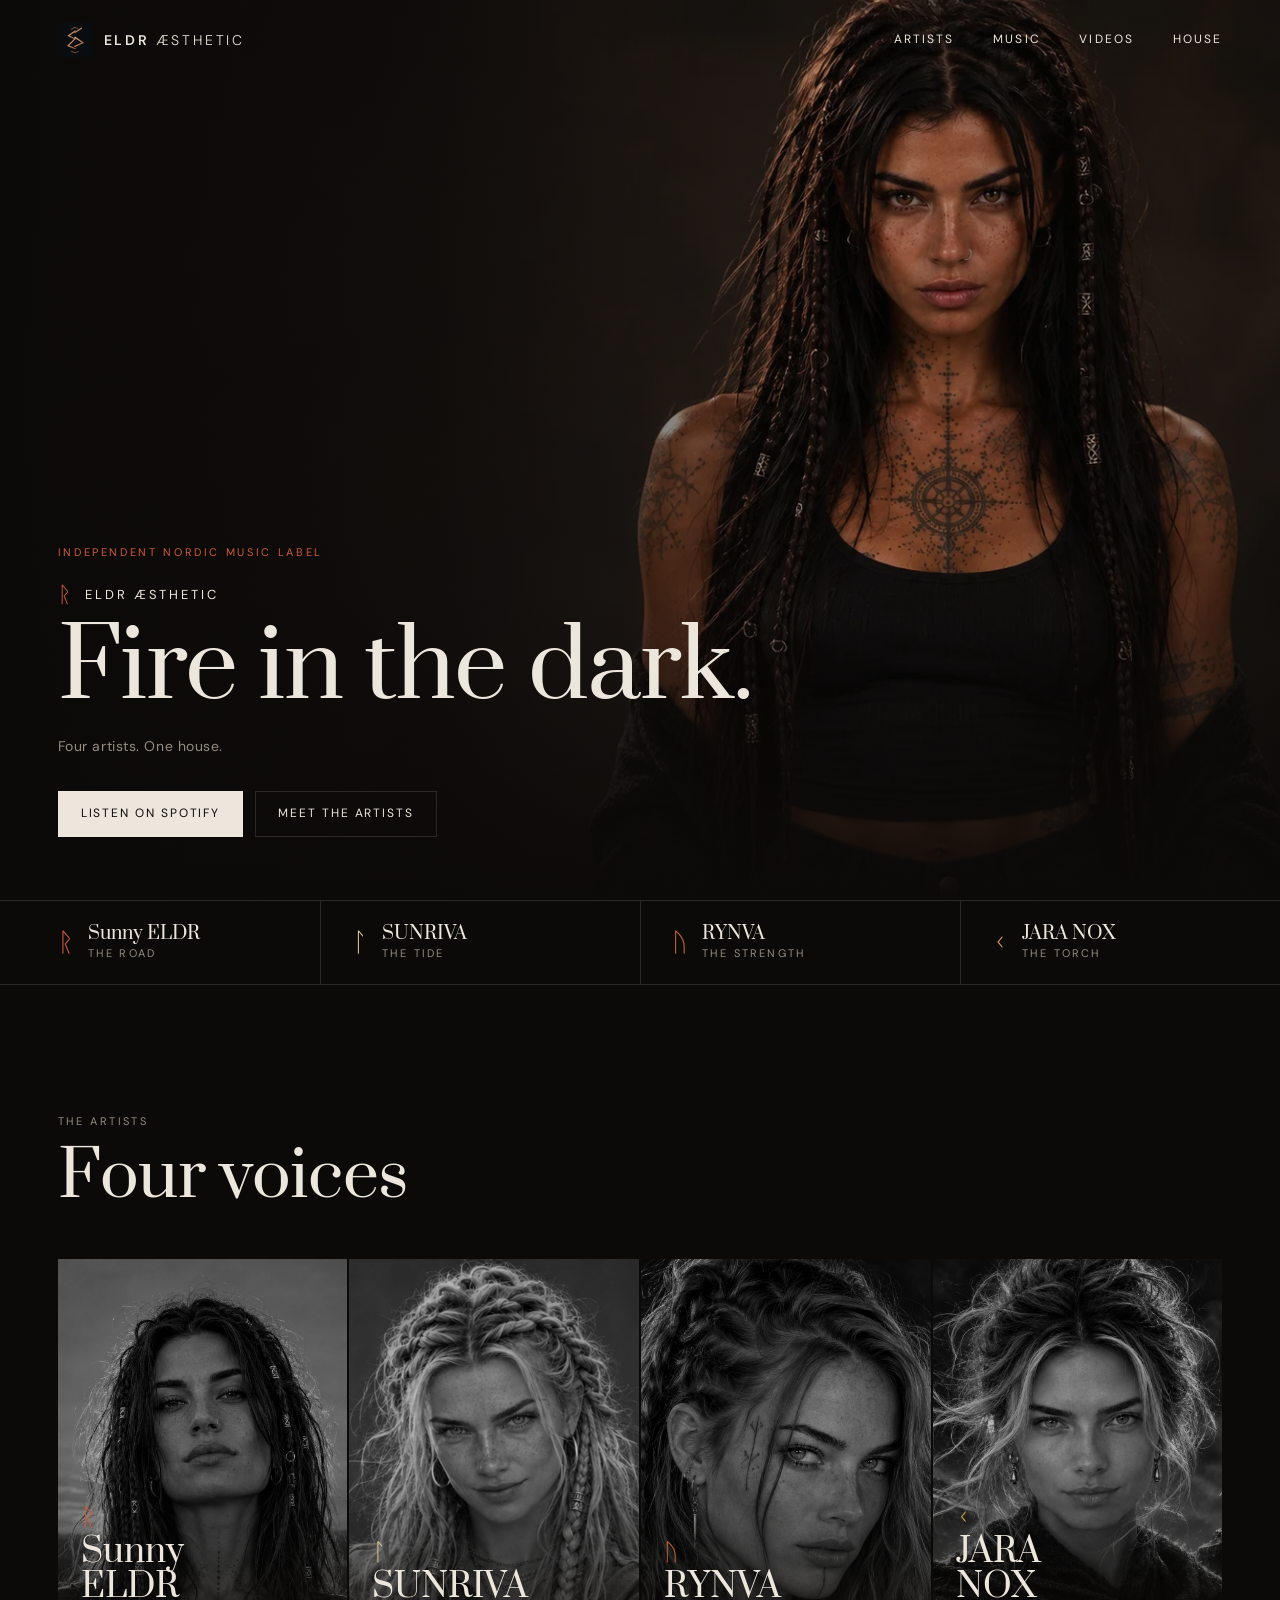
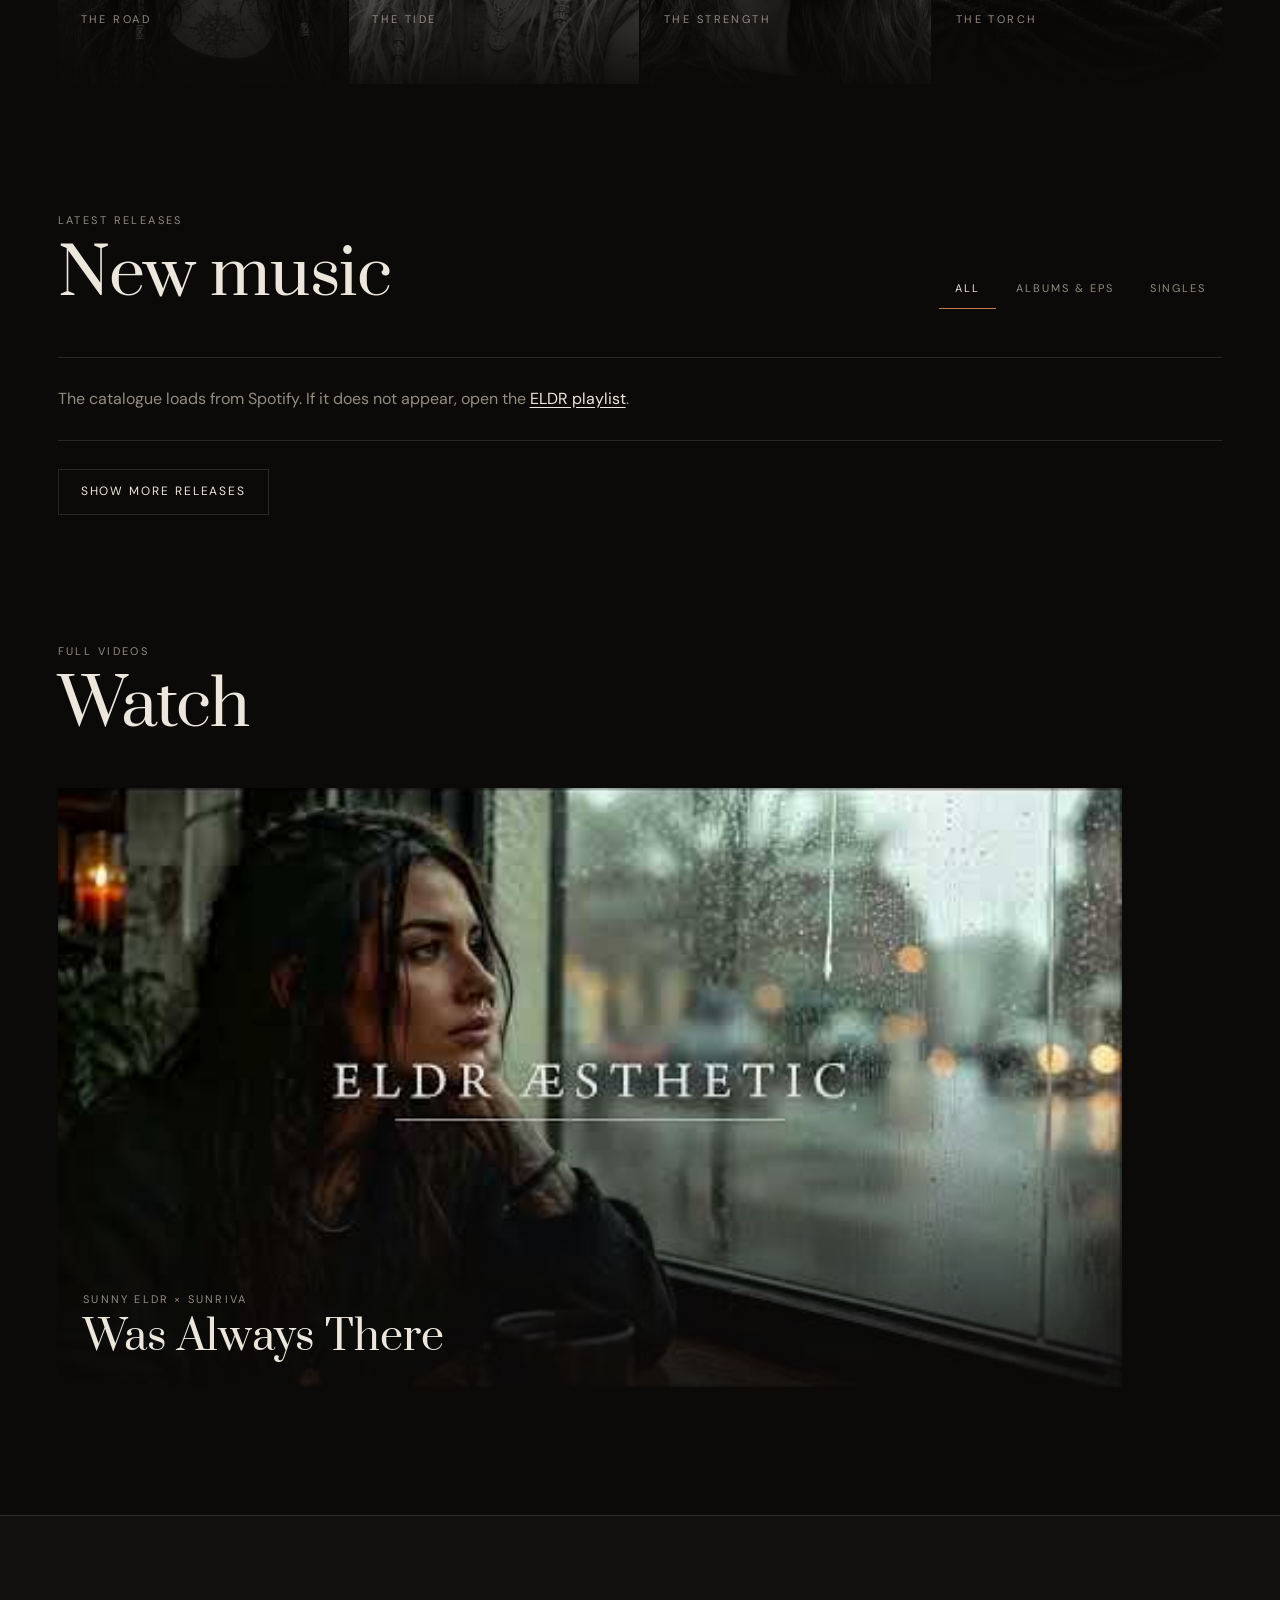
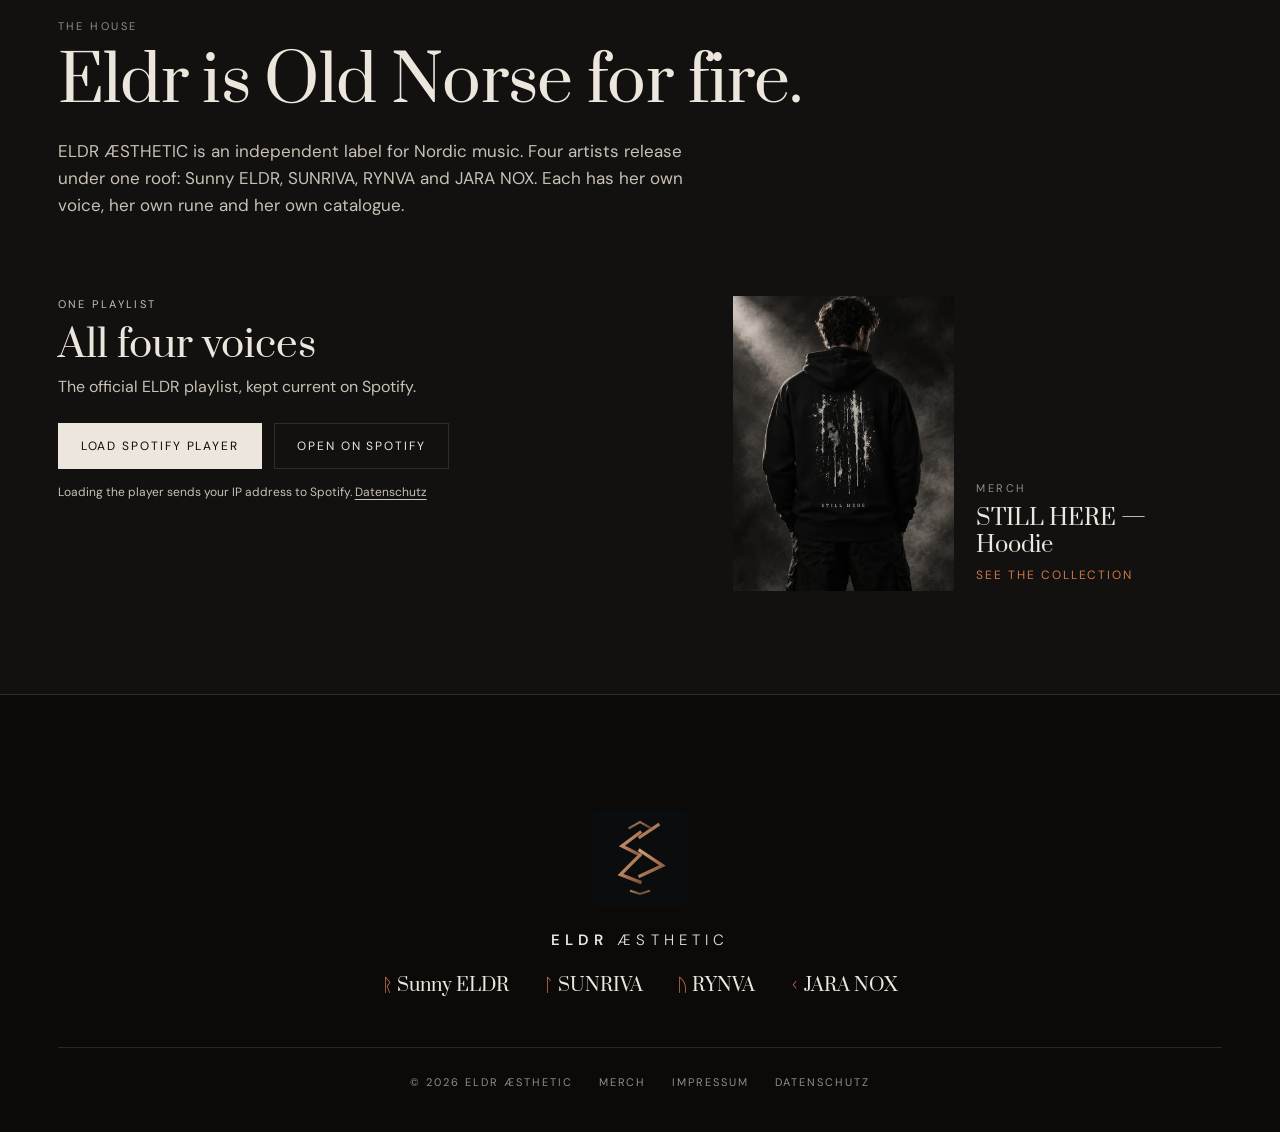
==== commit 898a0f58: "Publish ELDR ÆSTHETIC website (release 280f7d3)" ====
--- a/index.html
+++ b/index.html
@@ -1,671 +1,196 @@
 <!doctype html>
-
 <html lang="en">
   <head>
     <meta charset="utf-8" />
-    <meta content="width=device-width, initial-scale=1" name="viewport" />
-    <meta content="#090b0d" name="theme-color" />
-    <meta
-      content="ELDR ÆSTHETIC — an independent music label where sound, vision and identity become one. Explore our artists, releases and visual worlds."
-      name="description"
-    />
-    <meta content="website" property="og:type" />
-    <meta
-      content="ELDR ÆSTHETIC — Where Sound Becomes Legend"
-      property="og:title"
-    />
-    <meta
-      content="Independent artists. Cinematic sound. Worlds beyond the ordinary."
-      property="og:description"
-    />
+    <meta name="viewport" content="width=device-width, initial-scale=1" />
+    <meta name="theme-color" content="#0c0a09" />
+    <title>ELDR ÆSTHETIC — Independent Nordic Music Label</title>
+    <meta name="description" content="ELDR ÆSTHETIC is an independent label for Nordic music: Sunny ELDR, SUNRIVA, RYNVA and JARA NOX. New releases, videos and artist profiles." />
+    <link rel="canonical" href="https://eldraesthetic.com/" />
+    <meta property="og:type" content="website" />
+    <meta property="og:site_name" content="ELDR ÆSTHETIC" />
+    <meta property="og:title" content="ELDR ÆSTHETIC — Independent Nordic Music Label" />
+    <meta property="og:description" content="Four artists, one house: Sunny ELDR, SUNRIVA, RYNVA and JARA NOX." />
+    <meta property="og:url" content="https://eldraesthetic.com/" />
     <meta property="og:image" content="https://eldraesthetic.com/assets/og-cover.png" />
-    <meta property="og:url" content="https://eldraesthetic.com/" />
-    <link rel="canonical" href="https://eldraesthetic.com/" />
-    <meta content="image/png" property="og:image:type" />
-    <meta content="1200" property="og:image:width" />
-    <meta content="630" property="og:image:height" />
-    <meta
-      content="ELDR ÆSTHETIC — ivory typography and copper light on obsidian"
-      property="og:image:alt"
-    />
-    <meta content="summary_large_image" name="twitter:card" />
-    <title>ELDR ÆSTHETIC — Independent Music Label</title>
-    <link href="assets/brand-mark.svg" rel="icon" type="image/svg+xml" />
-
-    <link rel="stylesheet" href="assets/styles.css" />
-    <link rel="stylesheet" href="assets/roster.css" />
+    <meta property="og:image:type" content="image/png" />
+    <meta property="og:image:width" content="1200" />
+    <meta property="og:image:height" content="630" />
+    <meta name="twitter:card" content="summary_large_image" />
+    <link rel="icon" href="assets/brand-mark.svg" type="image/svg+xml" />
+    <link rel="stylesheet" href="assets/eldr.css" />
   </head>
   <body>
-    <a class="skip-link" href="#main">Skip to content</a>
-    <div aria-hidden="true" class="page-grain"></div>
-    <header class="site-header" id="top">
-      <div class="header-inner shell">
-        <a aria-label="ELDR ÆSTHETIC home" class="brand" href="#home">
-          <img
-            alt=""
-            class="brand-symbol"
-            height="38"
-            src="assets/brand-mark.svg"
-            width="38"
-          />
-          <span class="brand-type">
-            ELDR
-            <span>ÆSTHETIC</span>
-            <small>NORDIC MUSIC HOUSE</small>
-          </span>
+    <a class="skip" href="#main">Skip to content</a>
+
+    <header class="top">
+      <a class="brand" href="#now" aria-label="ELDR ÆSTHETIC home">
+        <img src="assets/brand-mark.svg" width="34" height="34" alt="" />
+        <span>ELDR <em>ÆSTHETIC</em></span>
+      </a>
+      <nav class="nav" aria-label="Main">
+        <a href="#artists">Artists</a>
+        <a href="#music">Music</a>
+        <a href="#videos">Videos</a>
+        <a href="#house">House</a>
+      </nav>
+    </header>
+
+    <main id="main">
+      <!-- 1 · NOW: the newest release takes over the hero. Static fallback below is replaced by the live catalogue. -->
+      <section class="now" id="now" data-artist="sunny" aria-labelledby="now-title">
+        <div class="now-media" data-layout="wide" aria-hidden="true">
+          <img data-now-image src="assets/sunny-hero-v2.webp" alt="" />
+        </div>
+        <div class="now-body">
+          <p class="now-label" data-now-label>Independent Nordic music label</p>
+          <p class="now-artist"><span class="rune" data-now-rune aria-hidden="true">ᚱ</span><span data-now-artist>ELDR ÆSTHETIC</span></p>
+          <h1 id="now-title" data-now-title>Fire in the dark.</h1>
+          <p class="now-meta" data-now-meta>Four artists. One house.</p>
+          <div class="now-actions">
+            <a class="btn btn-solid" data-now-listen href="https://open.spotify.com/playlist/7MEN0ae64ZlGDaSAVo0Abd" target="_blank" rel="noopener noreferrer">Listen on Spotify</a>
+            <a class="btn" data-now-profile href="#artists">Meet the artists</a>
+          </div>
+        </div>
+        <a class="now-cover" data-now-cover-link hidden target="_blank" rel="noopener noreferrer">
+          <img data-now-cover alt="" width="168" height="168" />
         </a>
-        <nav aria-label="Main navigation" class="desktop-nav">
-          <a href="#artists">Artists</a>
-          <a href="#releases">Music</a>
-          <a href="#visuals">Visuals</a>
-          <a href="merch.html">Merch</a>
-          <a href="#label">The Label</a>
-        </nav>
-        <div class="header-actions">
-          <button
-            aria-label="Open site search"
-            class="icon-button search-trigger"
-            title="Search"
-            type="button"
-          >
-            <svg aria-hidden="true" viewBox="0 0 24 24">
-              <circle cx="10.5" cy="10.5" r="6.5"></circle>
-              <path d="m16 16 5 5"></path>
-            </svg>
-          </button>
-          <a class="header-cta" href="#releases">
-            Explore music
-            <span aria-hidden="true">
-              <svg
-                class="icon"
-                aria-hidden="true"
-                focusable="false"
-                viewBox="0 0 24 24"
-              >
-                <path d="M6 18 18 6M6 6h12v12"></path>
-              </svg>
+      </section>
+
+      <nav class="index" aria-label="Artists">
+        <a href="sunny-eldr.html" data-artist="sunny"><span class="rune" aria-hidden="true">ᚱ</span><strong>Sunny ELDR</strong><small>The Road</small></a>
+        <a href="sunriva.html" data-artist="sunriva"><span class="rune" aria-hidden="true">ᛚ</span><strong>SUNRIVA</strong><small>The Tide</small></a>
+        <a href="rynva.html" data-artist="rynva"><span class="rune" aria-hidden="true">ᚢ</span><strong>RYNVA</strong><small>The Strength</small></a>
+        <a href="jara-nox.html" data-artist="jara"><span class="rune" aria-hidden="true">ᚲ</span><strong>JARA NOX</strong><small>The Torch</small></a>
+      </nav>
+
+      <!-- 2 · VOICES: the four portraits appear once on the page. -->
+      <section class="voices" id="artists" aria-labelledby="voices-title">
+        <header class="head">
+          <p class="eyebrow">The artists</p>
+          <h2 id="voices-title">Four voices</h2>
+        </header>
+        <div class="voices-row">
+          <a class="voice" href="sunny-eldr.html" data-artist="sunny">
+            <img src="assets/sunny-card-closeup-v3.webp" alt="Sunny ELDR, dark braids, looking into the camera" loading="lazy" />
+            <span class="voice-text">
+              <span class="rune" aria-hidden="true">ᚱ</span>
+              <strong>Sunny<br />ELDR</strong>
+              <small>The Road</small>
+              <span class="voice-latest" data-latest="sunny"></span>
             </span>
           </a>
-          <button
-            aria-controls="mobile-nav"
-            aria-expanded="false"
-            aria-label="Open menu"
-            class="icon-button menu-trigger"
-            type="button"
-          >
-            <svg aria-hidden="true" viewBox="0 0 24 24">
-              <path d="M3 7h18M3 12h18M3 17h18"></path>
-            </svg>
-          </button>
-        </div>
-      </div>
-      <nav
-        aria-label="Mobile navigation"
-        class="mobile-nav"
-        hidden=""
-        id="mobile-nav"
-      >
-        <a href="#artists">Artists</a>
-        <a href="#releases">Music</a>
-        <a href="#visuals">Visuals</a>
-        <a href="merch.html">Merch</a>
-        <a href="#label">The Label</a>
-      </nav>
-      <p id="motion-status" class="sr-only" role="status"></p>
-    </header>
-    <main id="main" tabindex="-1">
-      <section aria-labelledby="hero-title" class="hero hero-v4" id="home">
-        <div class="hero-v4-noise" aria-hidden="true"></div>
-        <div class="shell hero-v4-layout">
-          <div class="hero-v4-copy">
-            <p class="hero-v4-kicker"><span>ELDR ÆSTHETIC</span><i></i><span>NORDIC MUSIC HOUSE</span></p>
-            <h1 id="hero-title">
-              FOUR VOICES.<br>
-              <em>ONE HOUSE.</em>
-            </h1>
-            <p class="hero-v4-description">
-              Independent Nordic music shaped by distinct voices, dark atmosphere and cinematic identity.
-            </p>
-            <div class="hero-v4-actions">
-              <a class="button button-solid" href="#artists">Meet the artists</a>
-              <a class="hero-v4-textlink" href="#releases">Latest music <span aria-hidden="true">ᚱ</span></a>
-            </div>
-            <div class="hero-v4-signature" aria-hidden="true">
-              <img src="assets/brand-mark.svg" alt="" width="72" height="72">
-              <span>HOUSE OF ELDR</span>
-            </div>
-          </div>
-
-          <div class="hero-v4-portraits" aria-label="ELDR ÆSTHETIC artists">
-            <a class="hero-v4-portrait hero-v4-sunny" href="sunny-eldr.html" aria-label="SUNNY ELDR artist profile">
-              <img src="assets/sunny-card-closeup-v3.webp" alt="" fetchpriority="high" decoding="async">
-              <span class="hero-v4-rune">ᚱ</span>
-              <div><small>01</small><strong>SUNNY ELDR</strong></div>
-            </a>
-            <a class="hero-v4-portrait hero-v4-sunriva" href="sunriva.html" aria-label="SUNRIVA artist profile">
-              <img src="assets/sunriva-roster-closeup.webp" alt="" fetchpriority="high" decoding="async">
-              <span class="hero-v4-rune">ᛚ</span>
-              <div><small>02</small><strong>SUNRIVA</strong></div>
-            </a>
-            <a class="hero-v4-portrait hero-v4-rynva" href="rynva.html" aria-label="RYNVA artist profile">
-              <img src="assets/rynva-artist-closeup.webp" alt="" fetchpriority="high" decoding="async">
-              <span class="hero-v4-rune">ᚢ</span>
-              <div><small>03</small><strong>RYNVA</strong></div>
-            </a>
-            <a class="hero-v4-portrait hero-v4-jara" href="jara-nox.html" aria-label="JARA NOX artist profile">
-              <img src="assets/jara-nox-artist.webp?v=4" alt="" fetchpriority="high" decoding="async">
-              <span class="hero-v4-rune">ᚲ</span>
-              <div><small>04</small><strong>JARA NOX</strong></div>
-            </a>
-          </div>
-        </div>
-        <div class="shell hero-v4-bottom">
-          <span>INDEPENDENT · NORDIC · UNBOUND</span>
-          <a href="#label">DISCOVER THE HOUSE <span aria-hidden="true">↓</span></a>
-        </div>
-      </section>
-      <div
-        aria-label="Label values: artist first, fearless sound, cinematic vision, no boundaries"
-        class="statement-strip"
-      >
-        <div aria-hidden="true" class="statement-track">
-          ARTIST FIRST <span>ᚱ</span> FEARLESS SOUND <span>ᛚ</span> CINEMATIC VISION <span>ᚢ</span> NO BOUNDARIES <span>ᚲ</span> ARTIST FIRST <span>ᚱ</span> FEARLESS SOUND <span>ᛚ</span> CINEMATIC VISION <span>ᚢ</span> NO BOUNDARIES <span>ᚲ</span>
-        </div>
-      </div>
-      <section
-        aria-labelledby="intro-title"
-        class="intro section-pad shell"
-        id="label"
-      >
-        <div class="section-kicker reveal">
-          <span class="section-index">01 / HOUSE OF ELDR</span>
-          <span class="small-rule"></span>
-          <span>BEYOND THE ORDINARY</span>
-        </div>
-        <div class="intro-grid">
-          <div class="intro-left reveal">
-            <p class="overline">THE HOUSE OF ELDR</p>
-            <h2 class="display-heading" id="intro-title">
-              Built like a label.
-              <br />
-              <em>Felt like a world.</em>
-            </h2>
-          </div>
-          <div class="intro-right reveal">
-            <p>
-              Four artists. Four identities. One visual and musical language. ELDR ÆSTHETIC connects Nordic-inspired music, cinematic imagery and a strong independent identity into one house.
-            </p>
-            <p>
-              Every release, portrait, playlist and visual belongs to the same northern universe — dark, modern and unmistakably ELDR.
-            </p>
-            <a class="text-link dark-link" href="#artists">
-              Meet our artists
-              <span>
-                <svg
-                  class="icon"
-                  aria-hidden="true"
-                  focusable="false"
-                  viewBox="0 0 24 24"
-                >
-                  <path d="M6 18 18 6M6 6h12v12"></path>
-                </svg>
-              </span>
-            </a>
-          </div>
-        </div>
-        <div aria-hidden="true" class="intro-mark intro-brand-seal">
-          <img src="assets/brand-mark.svg" alt="" width="270" height="270" loading="lazy" decoding="async" />
-        </div>
-      </section>
-      <section
-        aria-labelledby="playlist-title"
-        class="playlist-section playlist-section-compact section-pad shell"
-        id="playlists"
-      >
-        <div class="section-kicker reveal">
-          <span class="section-index">02 / ELDR PLAYLIST</span>
-          <span class="small-rule"></span>
-          <span>FOUR VOICES / ONE UNIVERSE</span>
-        </div>
-        <div class="playlist-feature reveal">
-          <div class="playlist-copy">
-            <p class="overline">OFFICIAL ARTIST PLAYLIST</p>
-            <h2 class="display-heading" id="playlist-title">
-              The sound of
-              <em>ELDR.</em>
-            </h2>
-            <p>
-              SUNNY ELDR, SUNRIVA, Rynva and JARA NOX in one official playlist.
-              New music and collaborations are updated directly on Spotify.
-            </p>
-            <a
-              class="button button-solid"
-              href="https://open.spotify.com/playlist/7MEN0ae64ZlGDaSAVo0Abd"
-              target="_blank"
-              rel="noopener noreferrer"
-            >
-              Open playlist on Spotify
-              
-            </a>
-          </div>
-          <div class="playlist-player">
-            <iframe
-              title="SUNNY ELDR • SUNRIVA • RYNVA • JARA NOX | Nordic Music on Spotify"
-              src="https://open.spotify.com/embed/playlist/7MEN0ae64ZlGDaSAVo0Abd?utm_source=generator"
-              width="100%"
-              height="152"
-              frameborder="0"
-              allowfullscreen=""
-              allow="autoplay; clipboard-write; encrypted-media; fullscreen; picture-in-picture"
-              loading="lazy"
-            ></iframe>
-          </div>
-        </div>
-      </section>
-<section
-        aria-labelledby="artists-title"
-        class="artists-section section-pad"
-        id="artists"
-      >
-        <div class="shell">
-          <div class="section-kicker reveal">
-            <span class="section-index">03 / THE FOUR VOICES</span>
-            <span class="small-rule"></span>
-            <span>THE VOICES BEHIND THE VISION</span>
-          </div>
-          <div class="section-head reveal">
-            <div>
-              <p class="overline">THE FOUR VOICES OF ELDR</p>
-              <h2 class="display-heading" id="artists-title">
-                Distinct voices.
-                <br />
-                <em>One universe.</em>
-              </h2>
-            </div>
-            <p class="section-aside">
-              Every artist has a story.
-              <br />
-              Every story deserves a world.
-            </p>
-          </div>
-          <div class="artist-grid artist-grid--editorial" aria-label="Explore the four ELDR ÆSTHETIC artists">
-            <a class="artist-card artist-card--editorial artist-sunny reveal" id="artist-sunny" data-rune="ᚱ" href="sunny-eldr.html" aria-label="Explore SUNNY ELDR artist profile">
-              <img class="artist-photo" src="assets/sunny-card-closeup-v3.webp" alt="" loading="lazy" decoding="async" width="1254" height="1254" />
-              <span class="artist-card-top"><span>01 / ARTIST</span><span class="artist-sigil artist-rune" aria-hidden="true">ᚱ</span></span>
-              <span class="artist-card-bottom"><span class="artist-mood">NORDIC · FEARLESS · UNBOUND</span><h3>SUNNY<br /> ELDR</h3><span class="artist-visit">EXPLORE PROFILE <span class="artist-visit-rune" aria-hidden="true">ᚱ</span></span></span>
-            </a>
-            <a class="artist-card artist-card--editorial artist-sunriva reveal" id="artist-sunriva" data-rune="ᛚ" href="sunriva.html" aria-label="Explore SUNRIVA artist profile">
-              <img class="artist-photo" src="assets/sunriva-roster-closeup.webp" alt="" loading="lazy" decoding="async" width="1040" height="1120" />
-              <span class="artist-card-top"><span>02 / ARTIST</span><span class="artist-sigil artist-rune" aria-hidden="true">ᛚ</span></span>
-              <span class="artist-card-bottom"><span class="artist-mood">ATMOSPHERIC · EMOTIONAL · BOLD</span><h3>SUNRIVA</h3><span class="artist-visit">EXPLORE PROFILE <span class="artist-visit-rune" aria-hidden="true">ᛚ</span></span></span>
-            </a>
-            <a class="artist-card artist-card--editorial artist-rynva reveal" id="artist-rynva" data-rune="ᚢ" href="rynva.html" aria-label="Explore RYNVA artist profile">
-              <img class="artist-photo" src="assets/rynva-artist-closeup.webp" alt="" loading="lazy" decoding="async" width="1122" height="1402" />
-              <span class="artist-card-top"><span>03 / ARTIST</span><span class="artist-sigil artist-rune" aria-hidden="true">ᚢ</span></span>
-              <span class="artist-card-bottom"><span class="artist-mood">RAW · RESOLUTE · NORTHERN</span><h3>RYNVA</h3><span class="artist-visit">EXPLORE PROFILE <span class="artist-visit-rune" aria-hidden="true">ᚢ</span></span></span>
-            </a>
-            <a class="artist-card artist-card--editorial artist-jara reveal" id="artist-jara" data-rune="ᚲ" href="jara-nox.html" aria-label="Explore JARA NOX artist profile">
-              <img class="artist-photo" src="assets/jara-nox-artist.webp?v=4" alt="" loading="lazy" decoding="async" width="1122" height="1402" />
-              <span class="artist-card-top"><span>04 / ARTIST</span><span class="artist-sigil artist-rune" aria-hidden="true">ᚲ</span></span>
-              <span class="artist-card-bottom"><span class="artist-mood">MAGNETIC · MODERN · UNFORGETTABLE</span><h3>JARA<br /> NOX</h3><span class="artist-visit">EXPLORE PROFILE <span class="artist-visit-rune" aria-hidden="true">ᚲ</span></span></span>
-            </a>
-          </div>
-          <p class="placeholder-note">
-            The four artist portraits are based on approved visual references. Open each profile for more about the artist, or visit their official Spotify page below. Individual release searches remain labelled where a direct track link is not yet confirmed.
-          </p>
-          <nav class="artist-spotify-directory" aria-label="Official Spotify artist profiles">
-            <a href="https://open.spotify.com/artist/26RwT7kIoTnT8oT65MGS2P" target="_blank" rel="noopener noreferrer" aria-label="SUNNY ELDR on Spotify (new tab)">SUNNY ELDR <span>SPOTIFY</span></a>
-            <a href="https://open.spotify.com/artist/0EZ3VnaZOkGWYyYMxYdJzZ" target="_blank" rel="noopener noreferrer" aria-label="SUNRIVA on Spotify (new tab)">SUNRIVA <span>SPOTIFY</span></a>
-            <a href="https://open.spotify.com/artist/0Um7pcFDku2VNShSlfxy1B" target="_blank" rel="noopener noreferrer" aria-label="RYNVA on Spotify (new tab)">RYNVA <span>SPOTIFY</span></a>
-            <a href="https://open.spotify.com/artist/0kLRThHL6uSbmGwEarlsKy" target="_blank" rel="noopener noreferrer" aria-label="JARA NOX on Spotify (new tab)">JARA NOX <span>SPOTIFY</span></a>
-          </nav>
-        </div>
-      </section>
-      <section
-        aria-labelledby="featured-title"
-        class="featured-section section-pad"
-        id="featured"
-        data-featured-release
-      >
-        <div class="shell">
-          <div class="section-kicker reveal">
-            <span class="section-index">03 / IN FOCUS</span>
-            <span class="small-rule"></span>
-            <span>A SOUND THAT STAYS</span>
-          </div>
-          <div class="featured-layout">
-            <div class="featured-image reveal">
-              <img alt="Latest ELDR ÆSTHETIC release cover" loading="lazy" src="assets/eldrheim-cover.webp" data-featured-image />
-              <div class="feature-image-label" data-featured-label>FEATURED / LATEST RELEASE</div>
-            </div>
-            <div class="featured-copy reveal">
-              <p class="overline" data-featured-overline>FEATURED RELEASE • ELDR ÆSTHETIC</p>
-              <h2 class="feature-title" id="featured-title" data-featured-title>BLOOD OF THE NORTH</h2>
-              <p data-featured-copy>The newest ELDR ÆSTHETIC release, updated automatically from Spotify.</p>
-              <div class="feature-divider"></div>
-              <div class="feature-info">
-                <div>
-                  <small>ARTIST</small>
-                  <strong data-featured-artist>SUNNY ELDR</strong>
-                </div>
-                <div>
-                  <small>RELEASE</small>
-                  <strong data-featured-name>BLOOD OF THE NORTH</strong>
-                </div>
-              </div>
-              <div class="feature-links">
-                <a class="button button-solid" href="https://open.spotify.com/artist/26RwT7kIoTnT8oT65MGS2P" rel="noopener noreferrer" target="_blank" data-featured-link>Open on Spotify</a>
-              </div>
-              <p class="fineprint" data-featured-fineprint>Automatically follows the newest verified ELDR release.</p>
-            </div>
-          </div>
-        </div>
-      </section>
-      <section
-        aria-labelledby="releases-title"
-        class="releases-section section-pad shell"
-        id="releases"
-        data-label-spotify-feed
-      >
-        <div class="section-kicker reveal">
-          <span class="section-index">05 / NEW FROM ELDR</span>
-          <span class="small-rule"></span>
-          <span>LIVE FROM OUR ARTISTS</span>
-        </div>
-        <div class="section-head releases-heading reveal">
-          <div>
-            <p class="overline">LATEST RELEASES / LIVE CATALOGUE</p>
-            <h2 class="display-heading" id="releases-title">
-              Made to be
-              <em>felt.</em>
-            </h2>
-            <p class="section-aside">
-              The newest releases from SUNNY ELDR, SUNRIVA, Rynva and JARA NOX — updated automatically from Spotify.
-            </p>
-          </div>
-          <div aria-label="Filter music releases" class="filter-bar" role="group">
-            <button aria-pressed="true" class="label-filter-btn filter-btn is-active" data-label-filter="all">All</button>
-            <button aria-pressed="false" class="label-filter-btn filter-btn" data-label-filter="album">Albums &amp; EPs</button>
-            <button aria-pressed="false" class="label-filter-btn filter-btn" data-label-filter="single">Singles</button>
-          </div>
-        </div>
-        <p class="sr-only" id="label-release-status" role="status"></p>
-        <div class="release-grid" id="label-release-grid" aria-live="polite" aria-busy="true">
-          <div class="discography-loading" role="status">
-            <strong>Loading latest releases…</strong>
-            <span>Spotify catalogues are being combined across the ELDR ÆSTHETIC roster.</span>
-          </div>
-        </div>
-        <div class="catalog-end">
-          <span>AUTOMATIC SPOTIFY UPDATES / APPROX. EVERY 15 MINUTES</span>
-        </div>
-      </section>
-      
-      
-<section aria-labelledby="visuals-title" class="visual-section section-pad" id="visuals">
-        <div class="shell">
-          <div class="section-kicker reveal">
-            <span class="section-index">06 / VISUAL SAGAS</span><span class="small-rule"></span><span>LATEST FULL VIDEOS</span>
-          </div>
-          <div class="section-head reveal">
-            <div><p class="overline">MUSIC IN MOTION</p><h2 class="display-heading" id="visuals-title">Latest <em>visual sagas.</em></h2></div>
-            <p class="section-aside">Always the newest full-length YouTube uploads. Shorts are excluded automatically.</p>
-          </div>
-          <div class="visual-grid" data-youtube-live>
-            <a class="visual-card visual-main reveal" href="https://www.youtube.com/watch?v=FT0faOloSmI" target="_blank" rel="noopener noreferrer" data-youtube-card="0">
-              <img alt="Latest YouTube video" loading="lazy" src="https://i.ytimg.com/vi/FT0faOloSmI/hqdefault.jpg" data-youtube-image />
-              <div class="visual-inner"><span class="visual-tag">01 / LATEST FULL VIDEO</span><div><p data-youtube-artist>SUNNY ELDR × SUNRIVA</p><h3 data-youtube-title>Was Always There.</h3><span class="visual-more" data-youtube-meta>Full video</span></div></div>
-            </a>
-            <a class="visual-card visual-secondary reveal" href="https://www.youtube.com/watch?v=FT0faOloSmI" target="_blank" rel="noopener noreferrer" data-youtube-card="1">
-              <img alt="Latest YouTube video" loading="lazy" src="https://i.ytimg.com/vi/FT0faOloSmI/hqdefault.jpg" data-youtube-image />
-              <div class="visual-inner"><span class="visual-tag">02 / CURRENT FULL VIDEO</span><div><p data-youtube-artist>ELDR ÆSTHETIC</p><h3 data-youtube-title>Latest upload.</h3><span class="visual-more" data-youtube-meta>Full video</span></div></div>
-            </a>
-          </div>
-          <p class="placeholder-note">Updated automatically about every 15 minutes. YouTube Shorts are excluded.</p>
-        </div>
-      </section>
-      <section
-        aria-labelledby="merch-title"
-        class="merch-section section-pad"
-        id="merch"
-      >
-        <div class="shell merch-layout">
-          <div class="merch-copy reveal">
-            <div class="section-kicker">
-              <span class="section-index">07 / THE ARMORY</span>
-              <span class="small-rule"></span>
-              <span>BEYOND THE MUSIC</span>
-            </div>
-            <p class="overline">OFFICIAL ELDR COLLECTION</p>
-            <h2 class="display-heading" id="merch-title">
-              Wear the
-              <br />
-              <em>aesthetic.</em>
-            </h2>
-            <p>
-              A piece of Sunny ELDR's world, made to wear. Two official pieces
-              are available now — see the collection, then order in the
-              official ELDR ÆSTHETIC shop.
-            </p>
-            <p class="merch-shop-status"><span class="status-dot" aria-hidden="true"></span> OFFICIAL SHOP ONLINE</p>
-            <a class="button button-solid" href="merch.html">
-              Explore the collection
-              <span><svg class="icon" aria-hidden="true" focusable="false" viewBox="0 0 24 24"><path d="M6 18 18 6M6 6h12v12"></path></svg></span>
-            </a>
-          </div>
-          <a
-            class="merch-product reveal"
-            href="merch.html#hoodie"
-            aria-label="View the STILL HERE Hoodie by Sunny ELDR in the merch collection, 55 euros and 20 cents"
-          >
-            <div class="merch-art">
-              <img
-                alt="Back view of the black STILL HERE hoodie with Sunny ELDR portrait print"
-                loading="lazy"
-                decoding="async"
-                src="assets/still-here-hoodie.webp"
-                width="645"
-                height="900"
-              />
-              <span class="merch-stamp">SUNNY ELDR / OFFICIAL MERCH</span>
-            </div>
-            <div class="merch-product-details">
-              <div>
-                <p class="overline">FEATURED PIECE / SUNNY ELDR</p>
-                <h3>STILL HERE — Hoodie</h3>
-              </div>
-              <div class="merch-product-purchase">
-                <strong>55,20 €</strong>
-                <span>VIEW HOODIE <svg class="icon" aria-hidden="true" focusable="false" viewBox="0 0 24 24"><path d="M6 18 18 6M6 6h12v12"></path></svg></span>
-              </div>
-            </div>
-            <p class="merch-price-note">Price as of 15 Nov 2026. The current price and shipping are shown in the official shop.</p>
+          <a class="voice" href="sunriva.html" data-artist="sunriva">
+            <img src="assets/sunriva-roster-closeup.webp" alt="SUNRIVA, blonde braids, looking into the camera" loading="lazy" />
+            <span class="voice-text">
+              <span class="rune" aria-hidden="true">ᛚ</span>
+              <strong>SUNRIVA</strong>
+              <small>The Tide</small>
+              <span class="voice-latest" data-latest="sunriva"></span>
+            </span>
+          </a>
+          <a class="voice" href="rynva.html" data-artist="rynva">
+            <img src="assets/rynva-artist-closeup.webp" alt="RYNVA, copper hair, looking into the camera" loading="lazy" />
+            <span class="voice-text">
+              <span class="rune" aria-hidden="true">ᚢ</span>
+              <strong>RYNVA</strong>
+              <small>The Strength</small>
+              <span class="voice-latest" data-latest="rynva"></span>
+            </span>
+          </a>
+          <a class="voice" href="jara-nox.html" data-artist="jara">
+            <img src="assets/jara-nox-artist.webp" alt="JARA NOX, sun-lit hair, looking into the camera" loading="lazy" />
+            <span class="voice-text">
+              <span class="rune" aria-hidden="true">ᚲ</span>
+              <strong>JARA<br />NOX</strong>
+              <small>The Torch</small>
+              <span class="voice-latest" data-latest="jara"></span>
+            </span>
           </a>
         </div>
       </section>
-      <section
-        aria-labelledby="pillars-title"
-        class="pillars-section shell section-pad"
-      >
-        <div class="section-kicker reveal">
-          <span class="section-index">08 / OUR WORLD</span>
-          <span class="small-rule"></span>
-          <span>WHAT DEFINES US</span>
-        </div>
-        <div class="pillars-head reveal">
-          <p class="overline">THE ELDR PHILOSOPHY</p>
-          <h2 class="display-heading" id="pillars-title">
-            Made of music.
-            <br />
-            <em>Driven by vision.</em>
-          </h2>
-        </div>
-        <div class="pillars-grid">
-          <div class="pillar reveal">
-            <span class="pillar-num">01</span>
-            <div class="pillar-icon">◈</div>
-            <h3>THE SOUND</h3>
-            <p>Music with character, heart and a voice of its own.</p>
+
+      <!-- 3 · MUSIC: live catalogue as a quiet list. -->
+      <section class="music" id="music" aria-labelledby="music-title">
+        <header class="head head-split">
+          <div>
+            <p class="eyebrow">Latest releases</p>
+            <h2 id="music-title">New music</h2>
           </div>
-          <div class="pillar reveal">
-            <span class="pillar-num">02</span>
-            <div class="pillar-icon">✧</div>
-            <h3>THE VISION</h3>
-            <p>Cinematic worlds that bring every story to life.</p>
+          <div class="filters" role="group" aria-label="Filter releases">
+            <button type="button" data-filter="all" aria-pressed="true">All</button>
+            <button type="button" data-filter="album" aria-pressed="false">Albums &amp; EPs</button>
+            <button type="button" data-filter="single" aria-pressed="false">Singles</button>
           </div>
-          <div class="pillar reveal">
-            <span class="pillar-num">03</span>
-            <div class="pillar-icon">✳</div>
-            <h3>THE IDENTITY</h3>
-            <p>Distinct artists united by creative independence.</p>
-          </div>
+        </header>
+        <ol class="releases" data-releases>
+          <li class="releases-empty">The catalogue loads from Spotify. If it does not appear, open the <a href="https://open.spotify.com/playlist/7MEN0ae64ZlGDaSAVo0Abd" target="_blank" rel="noopener noreferrer">ELDR playlist</a>.</li>
+        </ol>
+        <p class="more"><button type="button" class="btn" data-more hidden>Show more releases</button></p>
+      </section>
+
+      <!-- 4 · VIDEOS: newest full videos; an empty slot is hidden, never a placeholder. -->
+      <section class="videos" id="videos" aria-labelledby="videos-title">
+        <header class="head">
+          <p class="eyebrow">Full videos</p>
+          <h2 id="videos-title">Watch</h2>
+        </header>
+        <div class="videos-row" data-videos>
+          <a class="video video-lead" href="https://www.youtube.com/watch?v=FT0faOloSmI" target="_blank" rel="noopener noreferrer">
+            <img src="assets/video-was-always-there.jpg" alt="" loading="lazy" />
+            <span class="video-text"><small>Sunny ELDR × SUNRIVA</small><strong>Was Always There</strong></span>
+          </a>
         </div>
       </section>
-      <section
-        aria-labelledby="community-title"
-        class="community-section"
-        id="community"
-      >
-        <div aria-hidden="true" class="community-art"></div>
-        <div class="shell community-content reveal">
-          <span class="overline">ELDR ÆSTHETIC / THE NEXT CHAPTER</span>
-          <h2 id="community-title">
-            THE STORY
-            <br />
-            <em>CONTINUES.</em>
-          </h2>
-          <p>
-            New releases. New visuals. New worlds. This is only the beginning.
-          </p>
-          <div class="community-actions">
-            <a class="button button-solid" href="#releases">
-              Explore our music
-              <span>
-                <svg
-                  class="icon"
-                  aria-hidden="true"
-                  focusable="false"
-                  viewBox="0 0 24 24"
-                >
-                  <path d="M6 18 18 6M6 6h12v12"></path>
-                </svg>
-              </span>
-            </a>
+
+      <!-- 5 · HOUSE: label, playlist and merch in one place. -->
+      <section class="house" id="house" aria-labelledby="house-title">
+        <div class="house-intro">
+          <p class="eyebrow">The house</p>
+          <h2 id="house-title">Eldr is Old Norse for fire.</h2>
+          <p>ELDR ÆSTHETIC is an independent label for Nordic music. Four artists release under one roof: Sunny ELDR, SUNRIVA, RYNVA and JARA NOX. Each has her own voice, her own rune and her own catalogue.</p>
+        </div>
+        <div class="house-grid">
+          <div class="playlist" data-playlist="7MEN0ae64ZlGDaSAVo0Abd">
+            <p class="eyebrow">One playlist</p>
+            <h3>All four voices</h3>
+            <p>The official ELDR playlist, kept current on Spotify.</p>
+            <div class="playlist-actions">
+              <button type="button" class="btn btn-solid" data-playlist-load>Load Spotify player</button>
+              <a class="btn" href="https://open.spotify.com/playlist/7MEN0ae64ZlGDaSAVo0Abd" target="_blank" rel="noopener noreferrer">Open on Spotify</a>
+            </div>
+            <p class="fine">Loading the player sends your IP address to Spotify. <a href="datenschutz.html">Datenschutz</a></p>
+            <div class="playlist-frame" data-playlist-frame></div>
+          </div>
+          <a class="merch" href="merch.html">
+            <img src="assets/still-here-hoodie.webp" alt="STILL HERE hoodie" loading="lazy" />
             <span>
-              NEWSLETTER &amp; EXCLUSIVE DROPS COMING SOON — NO SIGN-UP YET
+              <small class="eyebrow">Merch</small>
+              <strong>STILL HERE — Hoodie</strong>
+              <small>See the collection</small>
             </span>
-          </div>
+          </a>
         </div>
       </section>
     </main>
-    <footer class="site-footer">
-      <div class="shell">
-        <div class="footer-top">
-          <div class="footer-brand">
-            <a aria-label="ELDR ÆSTHETIC top" href="#home">
-              ELDR
-              <em>ÆSTHETIC</em>
-            </a>
-            <p>
-              Independent sound.
-              <br />
-              Cinematic worlds. Unmistakable identities.
-            </p>
-          </div>
-          <div class="footer-links">
-            <div>
-              <h3>EXPLORE</h3>
-              <a href="#artists">Artists</a>
-              <a href="#releases">Music</a>
-              <a href="#visuals">Visuals</a>
-              <a href="merch.html">Merch</a>
-              <a href="https://shop.sunnyeldr.com/" target="_blank" rel="noopener noreferrer">Official Shop <svg class="icon" aria-hidden="true" focusable="false" viewBox="0 0 24 24"><path d="M6 18 18 6M6 6h12v12"></path></svg></a>
-            </div>
-            <div>
-              <h3>DISCOVER</h3>
-              <a href="#label">The Label</a>
-              <a href="#community">The Community</a>
-              <a
-                href="https://open.spotify.com/artist/26RwT7kIoTnT8oT65MGS2P"
-                rel="noopener noreferrer"
-                target="_blank"
-              >
-                SUNNY ELDR on Spotify
-                <svg
-                  class="icon"
-                  aria-hidden="true"
-                  focusable="false"
-                  viewBox="0 0 24 24"
-                >
-                  <path d="M6 18 18 6M6 6h12v12"></path>
-                </svg>
-              </a>
-            </div>
-          </div>
-        </div>
-        <div class="footer-bottom">
-          <span>
-            ©
-            <span id="year">2026</span>
-            ELDR ÆSTHETIC
-          </span>
-          <span>INDEPENDENT MUSIC LABEL</span>
-          <a href="impressum.html">IMPRESSUM</a>
-          <a href="datenschutz.html">DATENSCHUTZ</a>
-          <a href="#top">
-            BACK TO TOP
-            <svg
-              class="icon"
-              aria-hidden="true"
-              focusable="false"
-              viewBox="0 0 24 24"
-            >
-              <path d="M12 20V4m-6 6 6-6 6 6"></path>
-            </svg>
-          </a>
-        </div>
-      </div>
+
+    <footer class="foot">
+      <img class="foot-seal" src="assets/brand-mark.svg" width="96" height="96" alt="" />
+      <p class="foot-name">ELDR <em>ÆSTHETIC</em></p>
+      <nav class="foot-artists" aria-label="Artists">
+        <a href="sunny-eldr.html"><span class="rune" aria-hidden="true">ᚱ</span> Sunny ELDR</a>
+        <a href="sunriva.html"><span class="rune" aria-hidden="true">ᛚ</span> SUNRIVA</a>
+        <a href="rynva.html"><span class="rune" aria-hidden="true">ᚢ</span> RYNVA</a>
+        <a href="jara-nox.html"><span class="rune" aria-hidden="true">ᚲ</span> JARA NOX</a>
+      </nav>
+      <p class="foot-legal">
+        <span>© 2026 ELDR ÆSTHETIC</span>
+        <a href="merch.html">Merch</a>
+        <a href="impressum.html">Impressum</a>
+        <a href="datenschutz.html">Datenschutz</a>
+      </p>
     </footer>
-    <dialog
-      aria-labelledby="search-title"
-      class="search-modal"
-      id="search-modal"
-    >
-      <div class="search-box">
-        <div class="search-top">
-          <p class="overline" id="search-title">DISCOVER THE WORLD OF ELDR</p>
-          <button
-            aria-label="Close search"
-            class="icon-button search-close"
-            type="button"
-          >
-            <svg
-              class="icon"
-              aria-hidden="true"
-              focusable="false"
-              viewBox="0 0 24 24"
-            >
-              <path d="m6 6 12 12M18 6 6 18"></path>
-            </svg>
-          </button>
-        </div>
-        <label class="sr-only" for="site-search">
-          Search for an artist or release
-        </label>
-        <input
-          autocomplete="off"
-          id="site-search"
-          placeholder="Search artists, songs..."
-          type="search"
-        />
-        <div
-          aria-live="polite"
-          class="search-results"
-          id="search-results"
-        ></div>
-        <p class="search-hint">ESC TO CLOSE · ENTER TO OPEN A RESULT</p>
-      </div>
-    </dialog>
-    <script src="assets/site.js" defer></script>\n    <script type="module" src="assets/spotify-releases.js"></script>
-      <script src="assets/youtube-live.js" defer></script>\n  </body>
+
+    <script type="module" src="assets/eldr-home.js"></script>
+  </body>
 </html>
--- a/assets/eldr.css
+++ b/assets/eldr.css
@@ -0,0 +1,200 @@
+/* ELDR ÆSTHETIC — shared styles for the homepage and artist pages ("ember in the dark"). */
+@font-face { font-family: "DM Sans"; src: url("fonts/DMSans[opsz,wght].woff2") format("woff2"); font-weight: 100 1000; font-display: swap; }
+@font-face { font-family: "Prata"; src: url("fonts/Prata-Regular.woff2") format("woff2"); font-weight: 400; font-display: swap; }
+
+:root {
+  --ash: #0c0a09;
+  --ash-2: #131010;
+  --ash-3: #1b1716;
+  --bone: #ece6dc;
+  --muted: #958c80;
+  --line: rgba(236, 230, 220, 0.13);
+  --ember: #c8794a;
+  --tone: var(--ember);
+  --serif: "Prata", Georgia, serif;
+  --sans: "DM Sans", system-ui, sans-serif;
+  --gutter: clamp(20px, 4.5vw, 72px);
+}
+[data-artist="sunny"] { --tone: #cf5b3c; }
+[data-artist="sunriva"] { --tone: #dcc591; }
+[data-artist="rynva"] { --tone: #bd6232; }
+[data-artist="jara"] { --tone: #dfa257; }
+
+* { box-sizing: border-box; }
+html { scroll-behavior: smooth; }
+body { margin: 0; background: var(--ash); color: var(--bone); font: 400 16px/1.6 var(--sans); -webkit-font-smoothing: antialiased; }
+img { display: block; max-width: 100%; }
+a { color: inherit; text-decoration: none; }
+button { font: inherit; color: inherit; background: none; border: 0; cursor: pointer; }
+h1, h2, h3, p, ol { margin: 0; padding: 0; }
+ol { list-style: none; }
+:focus-visible { outline: 2px solid var(--ember); outline-offset: 3px; }
+.skip { position: absolute; left: -999px; }
+.skip:focus { left: 12px; top: 12px; z-index: 50; background: var(--bone); color: var(--ash); padding: 8px 12px; }
+
+.rune { font-family: "Noto Sans Runic", "Segoe UI Historic", "Apple Symbols", serif; color: var(--tone); line-height: 1; }
+.eyebrow { font-size: 11px; letter-spacing: 0.22em; text-transform: uppercase; color: var(--muted); }
+.fine { font-size: 12px; color: var(--muted); }
+.fine a { text-decoration: underline; text-underline-offset: 3px; }
+
+.btn { display: inline-flex; align-items: center; min-height: 46px; padding: 0 22px; border: 1px solid var(--line); font-size: 12px; letter-spacing: 0.16em; text-transform: uppercase; transition: border-color 0.25s, background 0.25s, color 0.25s; }
+.btn:hover { border-color: var(--tone); color: var(--tone); }
+.btn-solid { background: var(--bone); color: var(--ash); border-color: var(--bone); }
+.btn-solid:hover { background: var(--tone); border-color: var(--tone); color: var(--ash); }
+
+/* Header */
+.top { position: absolute; inset: 0 0 auto 0; z-index: 10; display: flex; align-items: center; justify-content: space-between; padding: 22px var(--gutter); }
+.brand { display: flex; align-items: center; gap: 12px; font-size: 14px; letter-spacing: 0.2em; font-weight: 600; }
+.brand em, .foot-name em { font-style: normal; font-weight: 300; }
+.nav { display: flex; gap: clamp(18px, 3vw, 40px); font-size: 12px; letter-spacing: 0.18em; text-transform: uppercase; }
+.nav a { padding: 8px 0; border-bottom: 1px solid transparent; transition: border-color 0.25s; }
+.nav a:hover { border-color: var(--ember); }
+
+/* 1 · Now */
+.now { position: relative; min-height: min(100svh, 940px); display: grid; align-items: end; padding: 140px var(--gutter) clamp(48px, 7vh, 88px); overflow: hidden; isolation: isolate; }
+.now-media { position: absolute; inset: 0; z-index: -1; }
+.now-media img { width: 100%; height: 100%; object-fit: cover; object-position: 78% 20%; }
+.now-media[data-layout="portrait"] img { position: absolute; right: 0; top: 0; width: min(58%, 820px); object-position: 50% 18%; }
+.now-media::after { content: ""; position: absolute; inset: 0; background:
+    linear-gradient(90deg, var(--ash) 0%, rgba(12, 10, 9, 0.86) 34%, rgba(12, 10, 9, 0.18) 68%, rgba(12, 10, 9, 0.5) 100%),
+    linear-gradient(0deg, var(--ash) 0%, rgba(12, 10, 9, 0) 34%); }
+.now-body { max-width: min(760px, 62vw); animation: rise 0.9s ease both; }
+.now-label { font-size: 11px; letter-spacing: 0.24em; text-transform: uppercase; color: var(--tone); }
+.now-artist { display: flex; align-items: center; gap: 12px; margin-top: 22px; font-size: 13px; letter-spacing: 0.22em; text-transform: uppercase; }
+.now-artist .rune { font-size: 22px; }
+.now h1 { margin-top: 14px; font: 400 clamp(44px, 7.4vw, 112px)/1.02 var(--serif); letter-spacing: -0.015em; text-wrap: balance; }
+.now-meta { margin-top: 18px; color: var(--muted); font-size: 14px; letter-spacing: 0.04em; }
+.now-actions { display: flex; flex-wrap: wrap; gap: 12px; margin-top: 34px; }
+.now-cover { position: absolute; right: var(--gutter); bottom: clamp(48px, 7vh, 88px); border: 1px solid var(--line); transition: transform 0.4s ease, border-color 0.3s; }
+.now-cover:hover { transform: translateY(-4px); border-color: var(--tone); }
+.now-cover img { width: 168px; height: 168px; object-fit: cover; }
+
+/* Artist index */
+.index { display: grid; grid-template-columns: repeat(4, 1fr); border-block: 1px solid var(--line); }
+.index a { display: grid; grid-template-columns: auto 1fr; column-gap: 14px; align-items: center; padding: 22px var(--gutter) 22px clamp(20px, 2.4vw, 36px); border-left: 1px solid var(--line); transition: background 0.3s; }
+.index a:first-child { border-left: 0; padding-left: var(--gutter); }
+.index a:hover { background: var(--ash-2); }
+.index .rune { grid-row: span 2; font-size: 26px; }
+.index strong { font: 400 18px/1.2 var(--serif); }
+.index small { font-size: 11px; letter-spacing: 0.2em; text-transform: uppercase; color: var(--muted); }
+
+/* Section heads */
+.head { padding: clamp(72px, 10vw, 136px) var(--gutter) clamp(28px, 4vw, 48px); }
+.head h2, .house h2 { margin-top: 12px; font: 400 clamp(34px, 5vw, 68px)/1.06 var(--serif); letter-spacing: -0.01em; }
+.head-split { display: flex; align-items: end; justify-content: space-between; gap: 24px; flex-wrap: wrap; }
+
+/* 2 · Voices */
+.voices-row { display: grid; grid-template-columns: repeat(4, 1fr); gap: 2px; padding-inline: var(--gutter); }
+.voice { position: relative; aspect-ratio: 3 / 4.4; overflow: hidden; background: var(--ash-2); }
+.voice img { width: 100%; height: 100%; object-fit: cover; object-position: 50% 18%; filter: grayscale(1) contrast(1.05) brightness(0.78); transition: filter 0.6s ease, transform 0.9s ease; }
+.voice::after { content: ""; position: absolute; inset: 0; background: linear-gradient(0deg, rgba(12, 10, 9, 0.92) 0%, rgba(12, 10, 9, 0) 52%); }
+.voice-text { position: absolute; inset: auto 0 0 0; z-index: 1; padding: clamp(16px, 1.8vw, 28px); display: grid; gap: 6px; }
+.voice-text .rune { font-size: 24px; }
+.voice-text strong { font: 400 clamp(24px, 2.6vw, 40px)/1.05 var(--serif); }
+.voice-text small { font-size: 11px; letter-spacing: 0.22em; text-transform: uppercase; color: var(--muted); }
+.voice-latest { min-height: 20px; margin-top: 6px; padding-top: 10px; border-top: 1px solid transparent; font-size: 13px; color: var(--bone); opacity: 0; transform: translateY(6px); transition: opacity 0.4s, transform 0.4s, border-color 0.4s; }
+.voice:hover img, .voice:focus-visible img { filter: none; transform: scale(1.03); }
+.voice:hover .voice-latest, .voice:focus-visible .voice-latest { opacity: 1; transform: none; border-color: var(--tone); }
+
+/* 3 · Music */
+.filters { display: flex; flex-wrap: wrap; gap: 4px; }
+.filters button { min-height: 40px; padding: 0 16px; font-size: 11px; letter-spacing: 0.18em; text-transform: uppercase; color: var(--muted); border-bottom: 1px solid transparent; }
+.filters button[aria-pressed="true"] { color: var(--bone); border-color: var(--ember); }
+.releases { margin-inline: var(--gutter); border-top: 1px solid var(--line); }
+.release a { display: grid; grid-template-columns: 64px minmax(0, 1.6fr) minmax(0, 1fr) 110px 120px; align-items: center; gap: clamp(14px, 2vw, 32px); padding: 14px 0; border-bottom: 1px solid var(--line); transition: background 0.25s, padding 0.25s; }
+.release a:hover { background: var(--ash-2); padding-inline: 14px; }
+.release img { width: 64px; height: 64px; object-fit: cover; background: var(--ash-3); }
+.release-title { font: 400 clamp(18px, 1.8vw, 26px)/1.2 var(--serif); overflow: hidden; text-overflow: ellipsis; white-space: nowrap; }
+.release-artist { display: flex; align-items: center; gap: 10px; font-size: 13px; letter-spacing: 0.12em; text-transform: uppercase; }
+.release-artist .rune { font-size: 18px; }
+.release-type, .release-date { font-size: 12px; letter-spacing: 0.14em; text-transform: uppercase; color: var(--muted); }
+.release-date { text-align: right; }
+.releases-empty { padding: 28px 0; color: var(--muted); border-bottom: 1px solid var(--line); }
+.releases-empty a { color: var(--bone); text-decoration: underline; text-underline-offset: 3px; }
+.more { padding: 28px var(--gutter) 0; }
+
+/* 4 · Videos */
+.videos-row { display: grid; grid-template-columns: 1.7fr 1fr; gap: 2px; padding-inline: var(--gutter); }
+.videos-row:has(.video:only-child) { grid-template-columns: 1fr; max-width: 1180px; }
+.video { position: relative; overflow: hidden; background: var(--ash-2); aspect-ratio: 16 / 9; }
+.video-lead { grid-row: span 2; }
+.video img { width: 100%; height: 100%; object-fit: cover; transition: transform 0.9s ease; }
+.video::after { content: ""; position: absolute; inset: 0; background: linear-gradient(0deg, rgba(12, 10, 9, 0.88) 0%, rgba(12, 10, 9, 0) 55%); }
+.video:hover img { transform: scale(1.03); }
+.video-text { position: absolute; inset: auto 0 0 0; z-index: 1; padding: clamp(16px, 2vw, 30px); display: grid; gap: 6px; }
+.video-text small { font-size: 11px; letter-spacing: 0.2em; text-transform: uppercase; color: var(--muted); }
+.video-text strong { font: 400 clamp(18px, 2vw, 30px)/1.15 var(--serif); }
+.video-lead .video-text strong { font-size: clamp(24px, 3.2vw, 46px); }
+
+/* 5 · House */
+.house { margin-top: clamp(72px, 10vw, 136px); padding: clamp(64px, 8vw, 120px) var(--gutter); background: var(--ash-2); border-block: 1px solid var(--line); }
+.house-intro { max-width: 820px; }
+.house-intro p:last-child { margin-top: 22px; color: #c9c1b5; font-size: 17px; max-width: 640px; }
+.house-grid { display: grid; grid-template-columns: 1.25fr 1fr; gap: clamp(28px, 5vw, 80px); margin-top: clamp(48px, 6vw, 88px); align-items: start; }
+.playlist h3 { margin: 10px 0 8px; font: 400 clamp(26px, 3vw, 40px)/1.1 var(--serif); }
+.playlist > p { color: #c9c1b5; }
+.playlist-actions { display: flex; flex-wrap: wrap; gap: 12px; margin: 24px 0 14px; }
+.playlist-frame iframe { width: 100%; height: 352px; border: 0; margin-top: 20px; }
+.merch { display: grid; grid-template-columns: minmax(0, 0.9fr) 1fr; align-items: end; gap: 22px; }
+.merch img { width: 100%; aspect-ratio: 3 / 4; object-fit: cover; filter: brightness(0.9); transition: filter 0.5s; }
+.merch:hover img { filter: none; }
+.merch span { display: grid; gap: 8px; padding-bottom: 6px; }
+.merch strong { font: 400 22px/1.2 var(--serif); }
+.merch span small:last-child { font-size: 12px; letter-spacing: 0.16em; text-transform: uppercase; color: var(--ember); }
+
+/* Footer */
+.foot { display: grid; justify-items: center; gap: 22px; padding: clamp(72px, 9vw, 128px) var(--gutter) 40px; text-align: center; }
+.foot-seal { opacity: 0.9; }
+.foot-name { font-size: 15px; letter-spacing: 0.34em; font-weight: 600; }
+.foot-artists { display: flex; flex-wrap: wrap; justify-content: center; gap: 10px 34px; font: 400 18px/1.3 var(--serif); }
+.foot-artists a:hover { color: var(--ember); }
+.foot-legal { display: flex; flex-wrap: wrap; justify-content: center; gap: 8px 26px; margin-top: 28px; padding-top: 26px; border-top: 1px solid var(--line); width: 100%; font-size: 11px; letter-spacing: 0.18em; text-transform: uppercase; color: var(--muted); }
+.foot-legal a:hover { color: var(--bone); }
+
+
+@keyframes rise { from { opacity: 0; transform: translateY(14px); } to { opacity: 1; transform: none; } }
+@media (prefers-reduced-motion: reduce) {
+  html { scroll-behavior: auto; }
+  *, *::before, *::after { animation: none !important; transition: none !important; }
+}
+
+/* Tablet */
+@media (max-width: 1000px) {
+  .release a { grid-template-columns: 56px minmax(0, 1fr) 96px; }
+  .release img { width: 56px; height: 56px; }
+  .release-artist { grid-column: 2; grid-row: 2; margin-top: -8px; font-size: 11px; }
+  .release-title { grid-column: 2; }
+  .release-type { display: none; }
+  .release-date { grid-column: 3; grid-row: 1 / span 2; }
+  .release img { grid-row: 1 / span 2; }
+  .house-grid { grid-template-columns: 1fr; }
+}
+
+/* Phone */
+@media (max-width: 720px) {
+  .top { padding-block: 16px; }
+  .nav { gap: 16px; font-size: 10px; letter-spacing: 0.14em; }
+  .brand span { display: none; }
+  .now { min-height: 0; padding: 0 0 40px; display: block; }
+  .now-media { position: relative; height: 68svh; min-height: 420px; }
+  .now-media img, .now-media[data-layout="portrait"] img { position: static; width: 100%; height: 100%; object-position: 76% 12%; }
+  .now-media[data-layout="portrait"] img { object-position: 50% 14%; }
+  .now-media::after { background: linear-gradient(0deg, var(--ash) 2%, rgba(12, 10, 9, 0) 46%), linear-gradient(180deg, rgba(12, 10, 9, 0.6) 0%, rgba(12, 10, 9, 0) 22%); }
+  .now-body { max-width: none; margin-top: -84px; position: relative; padding-inline: var(--gutter); }
+  .now h1 { font-size: clamp(40px, 12.5vw, 64px); }
+  .now-cover { display: none; }
+  .now-actions .btn { flex: 1 1 100%; justify-content: center; }
+  .index { grid-template-columns: 1fr 1fr; }
+  .index a, .index a:first-child { padding: 18px var(--gutter); }
+  .index a:nth-child(odd) { border-left: 0; }
+  .index a:nth-child(n + 3) { border-top: 1px solid var(--line); }
+  .voices-row { display: flex; gap: 10px; overflow-x: auto; scroll-snap-type: x mandatory; scroll-padding-inline: var(--gutter); padding-bottom: 8px; scrollbar-width: none; }
+  .voices-row::-webkit-scrollbar { display: none; }
+  .voice { flex: 0 0 76%; scroll-snap-align: start; }
+  .voice img { filter: none; }
+  .voice-latest { opacity: 1; transform: none; border-color: var(--tone); }
+  .release-date { font-size: 10px; }
+  .videos-row { grid-template-columns: 1fr; gap: 10px; }
+  .video-lead { grid-row: auto; }
+  .merch { grid-template-columns: 0.8fr 1fr; }
+}
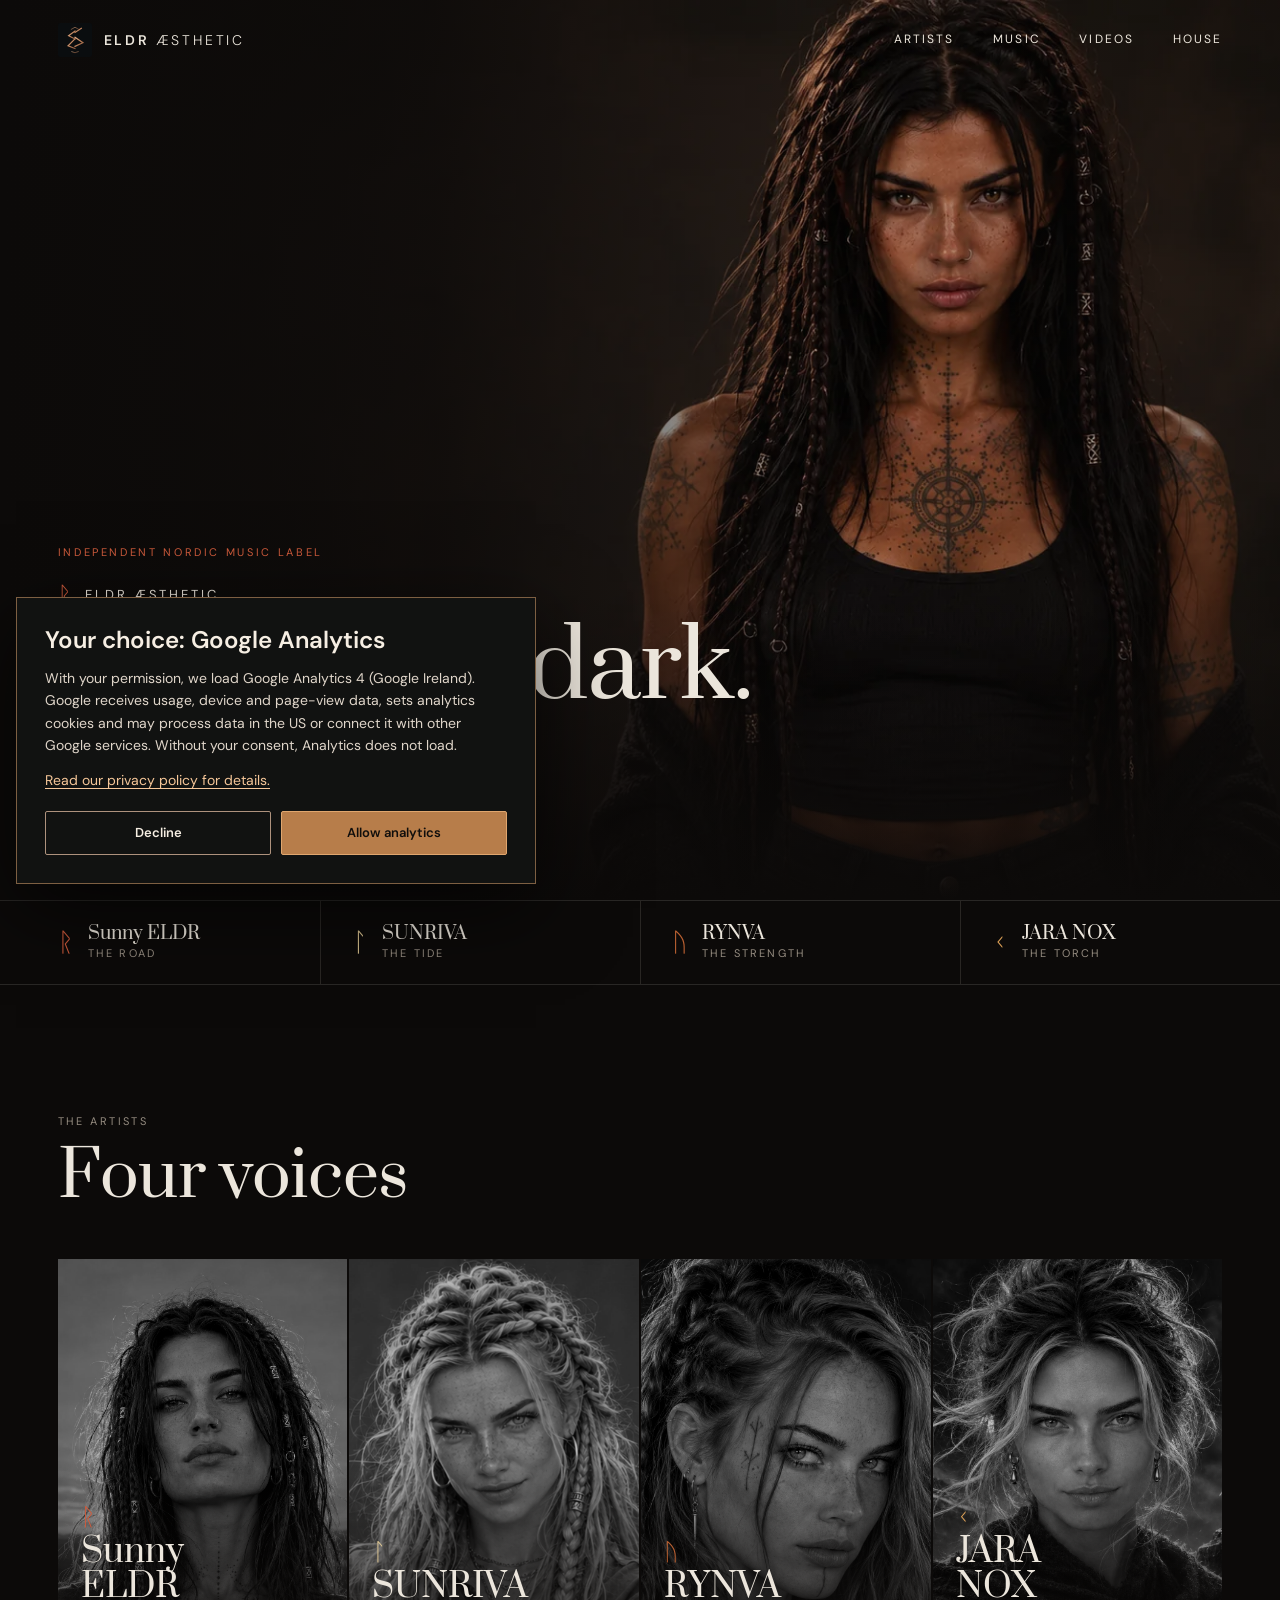
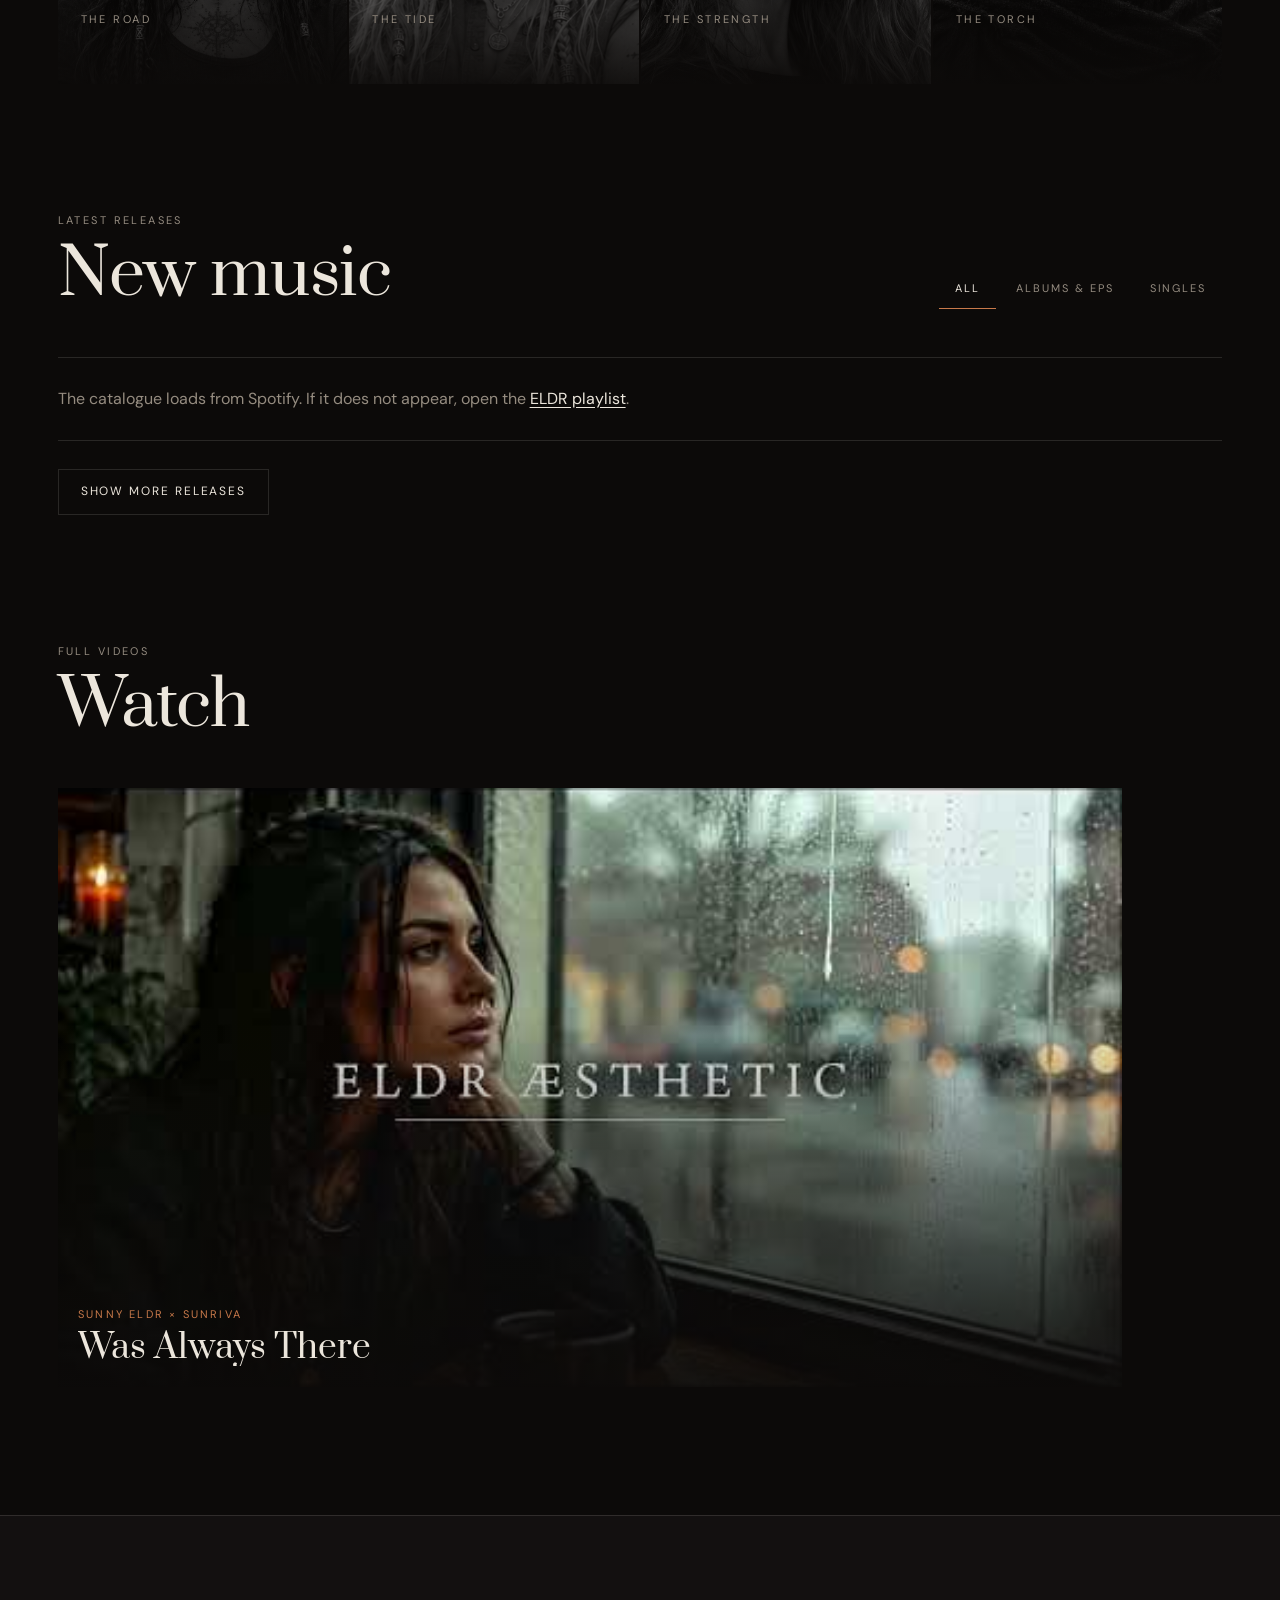
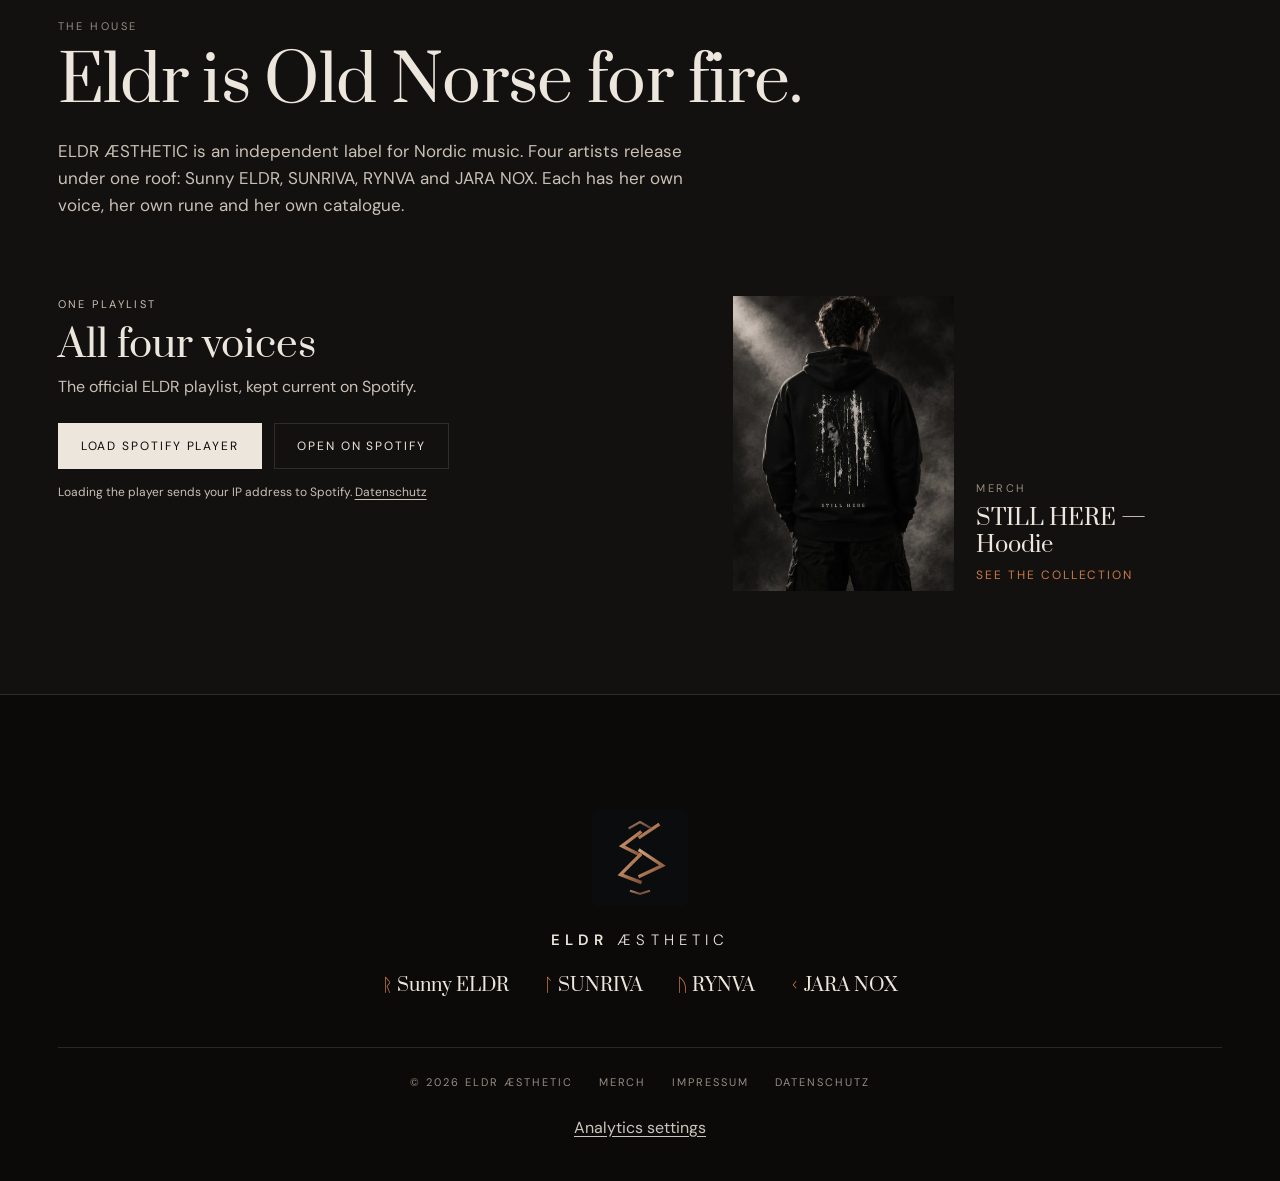
==== commit a03ea832: "Publish ELDR ÆSTHETIC GA4 consent integration (source f306f9b)" ====
--- a/index.html
+++ b/index.html
@@ -19,7 +19,8 @@
     <meta name="twitter:card" content="summary_large_image" />
     <link rel="icon" href="assets/brand-mark.svg" type="image/svg+xml" />
     <link rel="stylesheet" href="assets/eldr.css" />
-  </head>
+    <link rel="stylesheet" href="assets/eldr-analytics.css" />
+</head>
   <body>
     <a class="skip" href="#main">Skip to content</a>
 
@@ -192,5 +193,6 @@
     </footer>
 
     <script type="module" src="assets/eldr-home.js"></script>
-  </body>
+    <script defer src="assets/eldr-analytics.js"></script>
+</body>
 </html>
--- a/assets/eldr.css
+++ b/assets/eldr.css
@@ -114,17 +114,18 @@
 .more { padding: 28px var(--gutter) 0; }
 
 /* 4 · Videos */
-.videos-row { display: grid; grid-template-columns: 1.7fr 1fr; gap: 2px; padding-inline: var(--gutter); }
+.videos-row { display: grid; grid-template-columns: 1.78fr 1fr; gap: 2px; padding-inline: var(--gutter); }
 .videos-row:has(.video:only-child) { grid-template-columns: 1fr; max-width: 1180px; }
+.videos-row:has(.video:nth-child(2):last-child) { grid-template-columns: 1fr 1fr; }
 .video { position: relative; overflow: hidden; background: var(--ash-2); aspect-ratio: 16 / 9; }
-.video-lead { grid-row: span 2; }
+.videos-row:has(.video:nth-child(3)) .video-lead { grid-row: span 2; aspect-ratio: auto; }
 .video img { width: 100%; height: 100%; object-fit: cover; transition: transform 0.9s ease; }
-.video::after { content: ""; position: absolute; inset: 0; background: linear-gradient(0deg, rgba(12, 10, 9, 0.88) 0%, rgba(12, 10, 9, 0) 55%); }
+.video::after { content: ""; position: absolute; inset: 0; background: linear-gradient(0deg, rgba(12, 10, 9, 0.94) 0%, rgba(12, 10, 9, 0.5) 34%, rgba(12, 10, 9, 0) 62%); }
 .video:hover img { transform: scale(1.03); }
-.video-text { position: absolute; inset: auto 0 0 0; z-index: 1; padding: clamp(16px, 2vw, 30px); display: grid; gap: 6px; }
-.video-text small { font-size: 11px; letter-spacing: 0.2em; text-transform: uppercase; color: var(--muted); }
-.video-text strong { font: 400 clamp(18px, 2vw, 30px)/1.15 var(--serif); }
-.video-lead .video-text strong { font-size: clamp(24px, 3.2vw, 46px); }
+.video-text { position: absolute; inset: auto 0 0 0; z-index: 1; padding: clamp(14px, 1.6vw, 26px); display: grid; gap: 6px; }
+.video-text small { font-size: 11px; letter-spacing: 0.2em; text-transform: uppercase; color: var(--tone, var(--ember)); }
+.video-text strong { font: 400 clamp(17px, 1.5vw, 22px)/1.2 var(--serif); display: -webkit-box; -webkit-line-clamp: 2; -webkit-box-orient: vertical; overflow: hidden; }
+.video-lead .video-text strong { font-size: clamp(22px, 2.6vw, 40px); line-height: 1.12; }
 
 /* 5 · House */
 .house { margin-top: clamp(72px, 10vw, 136px); padding: clamp(64px, 8vw, 120px) var(--gutter); background: var(--ash-2); border-block: 1px solid var(--line); }
--- a/assets/eldr-analytics.css
+++ b/assets/eldr-analytics.css
@@ -0,0 +1,76 @@
+/* Privacy controls: quiet Dark Luxury styling, readable at 320px and keyboard friendly. */
+.eldr-analytics-settings {
+  appearance: none;
+  border: 0;
+  background: transparent;
+  color: inherit;
+  font: inherit;
+  letter-spacing: inherit;
+  text-decoration: underline;
+  text-underline-offset: 3px;
+  cursor: pointer;
+  opacity: .85;
+}
+.eldr-analytics-settings:hover { opacity: 1; }
+.eldr-analytics-settings:focus-visible,
+.eldr-consent-panel a:focus-visible,
+.eldr-consent-panel button:focus-visible {
+  outline: 2px solid #e9ad75;
+  outline-offset: 4px;
+}
+.eldr-consent-panel {
+  box-sizing: border-box;
+  position: fixed;
+  left: 16px;
+  bottom: 16px;
+  z-index: 10000;
+  width: min(520px, calc(100vw - 32px));
+  max-height: calc(100dvh - 32px);
+  overflow-y: auto;
+  padding: clamp(20px, 5vw, 28px);
+  color: #f3eee6;
+  background: #111211;
+  border: 1px solid rgba(214, 159, 106, .55);
+  box-shadow: 0 24px 80px rgba(0, 0, 0, .65);
+  font-family: inherit;
+  font-size: 14px;
+  line-height: 1.6;
+}
+.eldr-consent-panel[hidden] { display: none; }
+.eldr-consent-panel h2 {
+  color: #f6eee3;
+  font-family: inherit;
+  font-size: clamp(19px, 4vw, 24px);
+  font-weight: 600;
+  line-height: 1.2;
+  margin: 0 0 12px;
+}
+.eldr-consent-panel p { color: #e0d6ca; margin: 0 0 12px; }
+.eldr-consent-panel a { color: #f6c799; text-decoration: underline; text-underline-offset: 3px; }
+.eldr-consent-actions {
+  display: flex;
+  gap: 10px;
+  margin-top: 20px;
+}
+.eldr-consent-button {
+  flex: 1 1 0;
+  min-height: 44px;
+  padding: 10px 12px;
+  border: 1px solid #ae927d;
+  border-radius: 2px;
+  background: transparent;
+  color: #f6eee3;
+  font: inherit;
+  font-size: 13px;
+  font-weight: 600;
+  cursor: pointer;
+}
+.eldr-consent-button--accent {
+  border-color: #e0a66e;
+  background: #b77d4a;
+  color: #100e0c;
+}
+.eldr-consent-button:hover { border-color: #f8d2ab; }
+@media (max-width: 380px) {
+  .eldr-consent-actions { flex-direction: column; }
+}
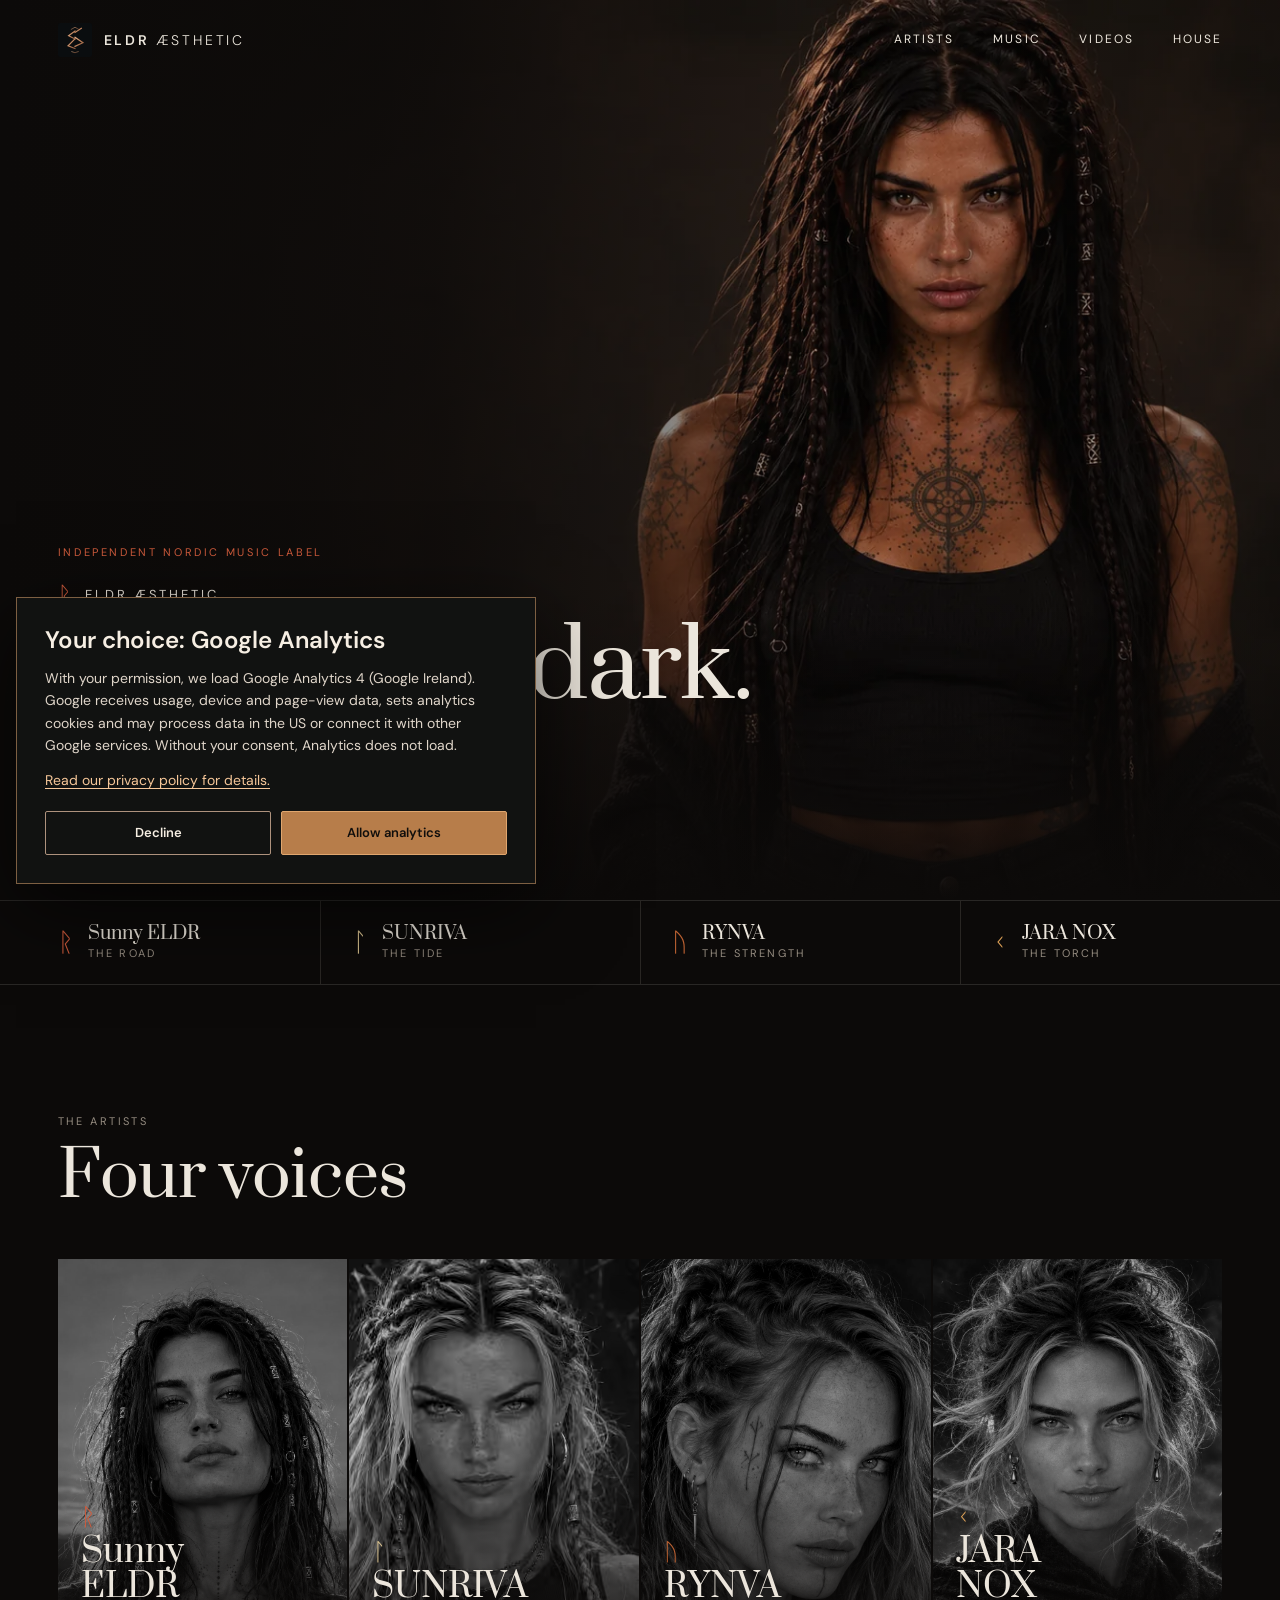
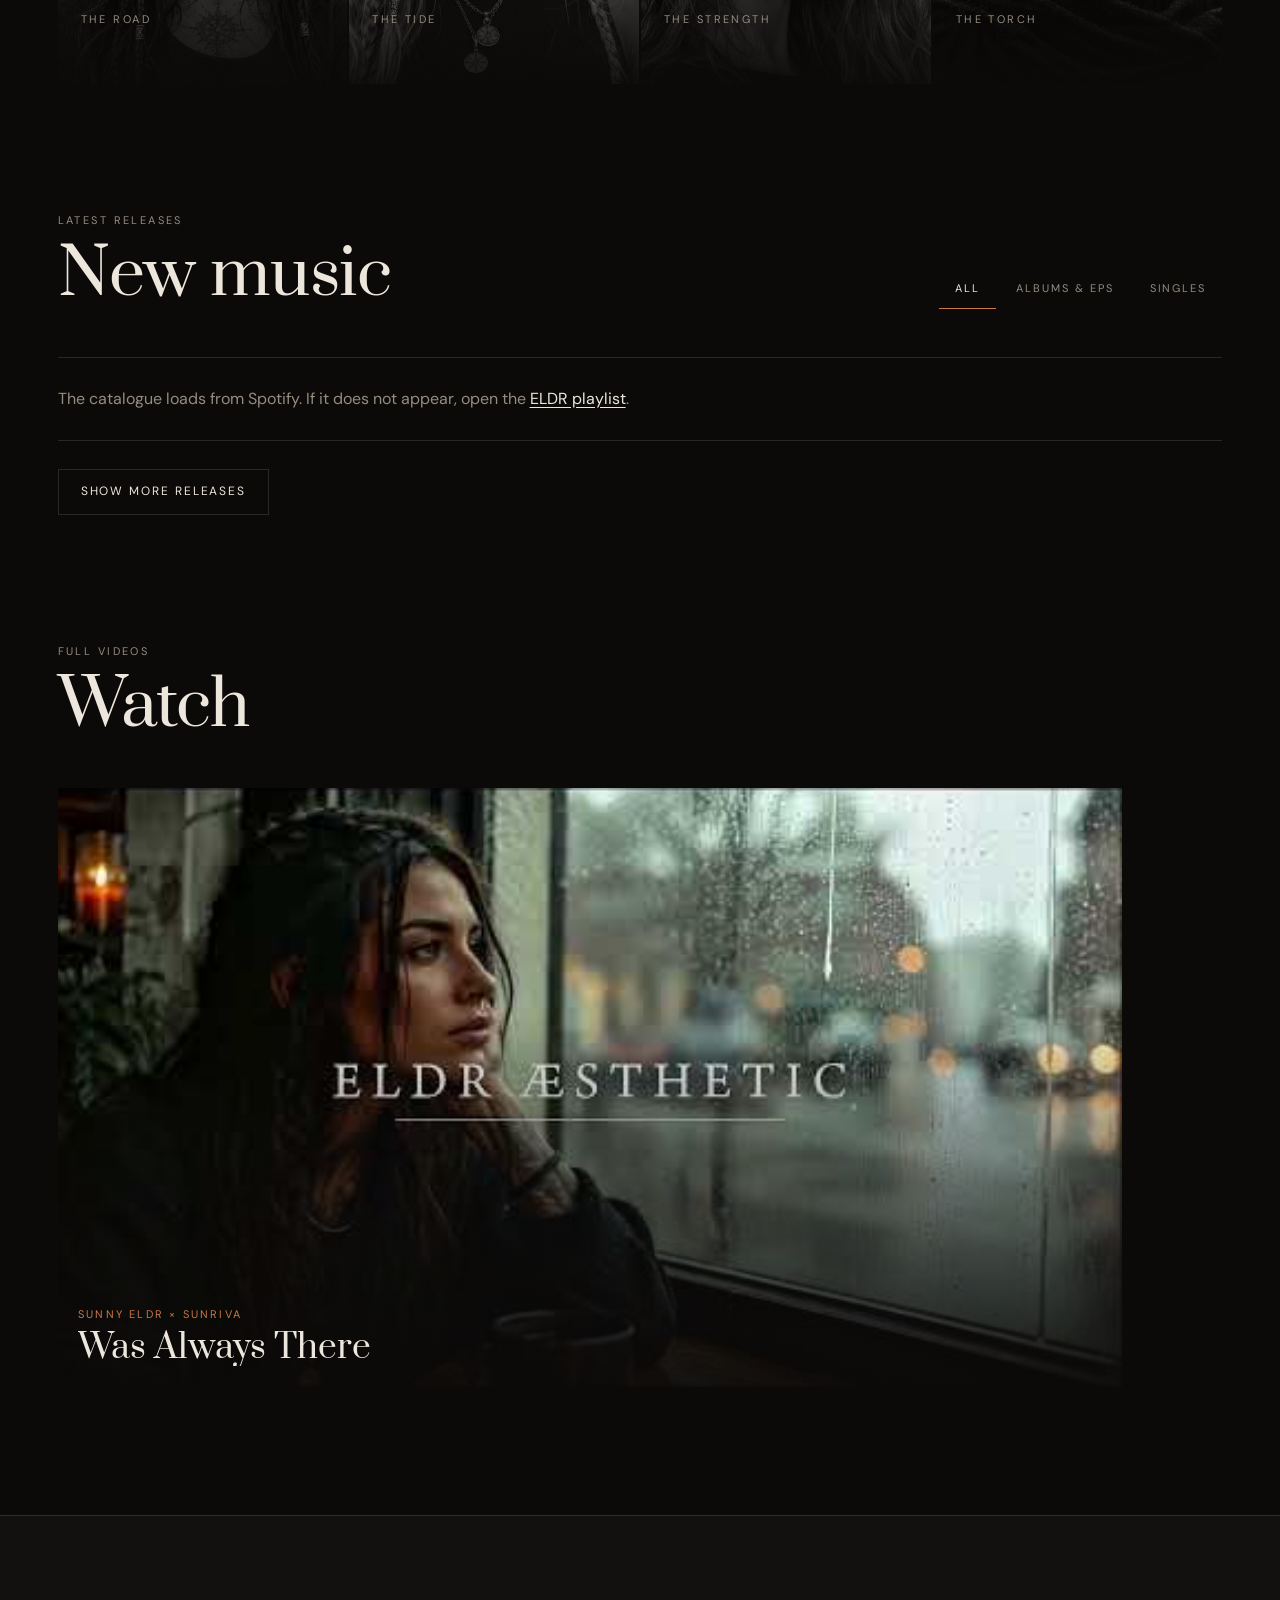
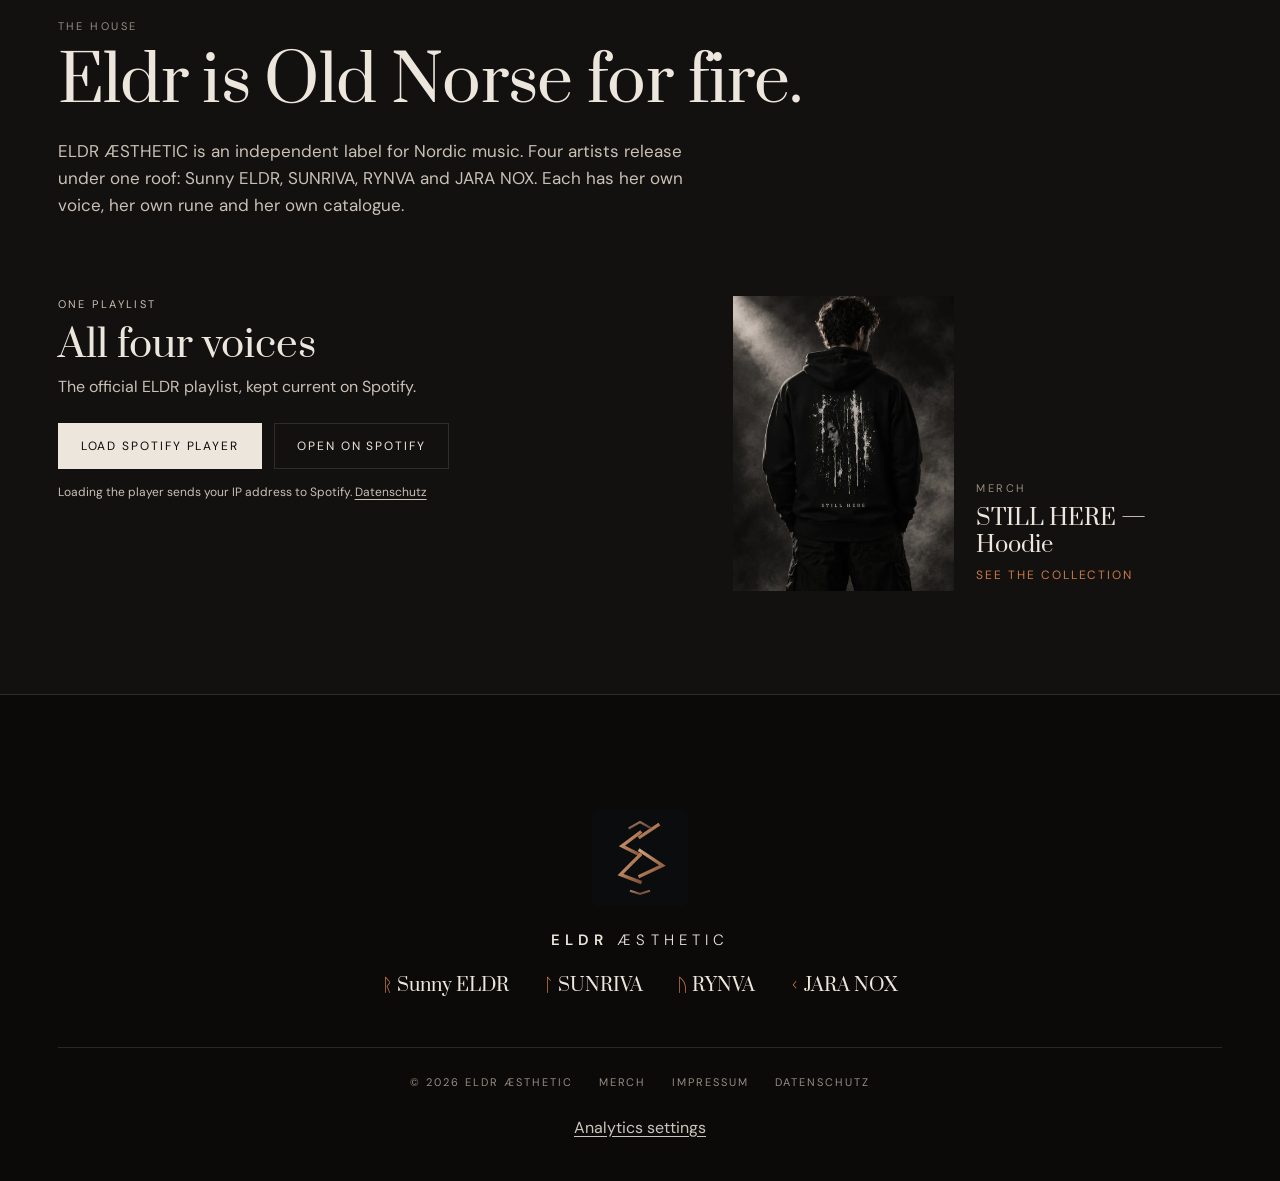
==== commit 857243b4: "Use cache-safe SUNRIVA dashboard portrait" ====
--- a/index.html
+++ b/index.html
@@ -82,7 +82,7 @@
             </span>
           </a>
           <a class="voice" href="sunriva.html" data-artist="sunriva">
-            <img src="assets/sunriva-roster-closeup.webp" alt="SUNRIVA, blonde braids, looking into the camera" loading="lazy" />
+            <img src="assets/sunriva-roster-closeup-v2.avif" alt="SUNRIVA, blonde braids, looking into the camera" loading="lazy" />
             <span class="voice-text">
               <span class="rune" aria-hidden="true">ᛚ</span>
               <strong>SUNRIVA</strong>
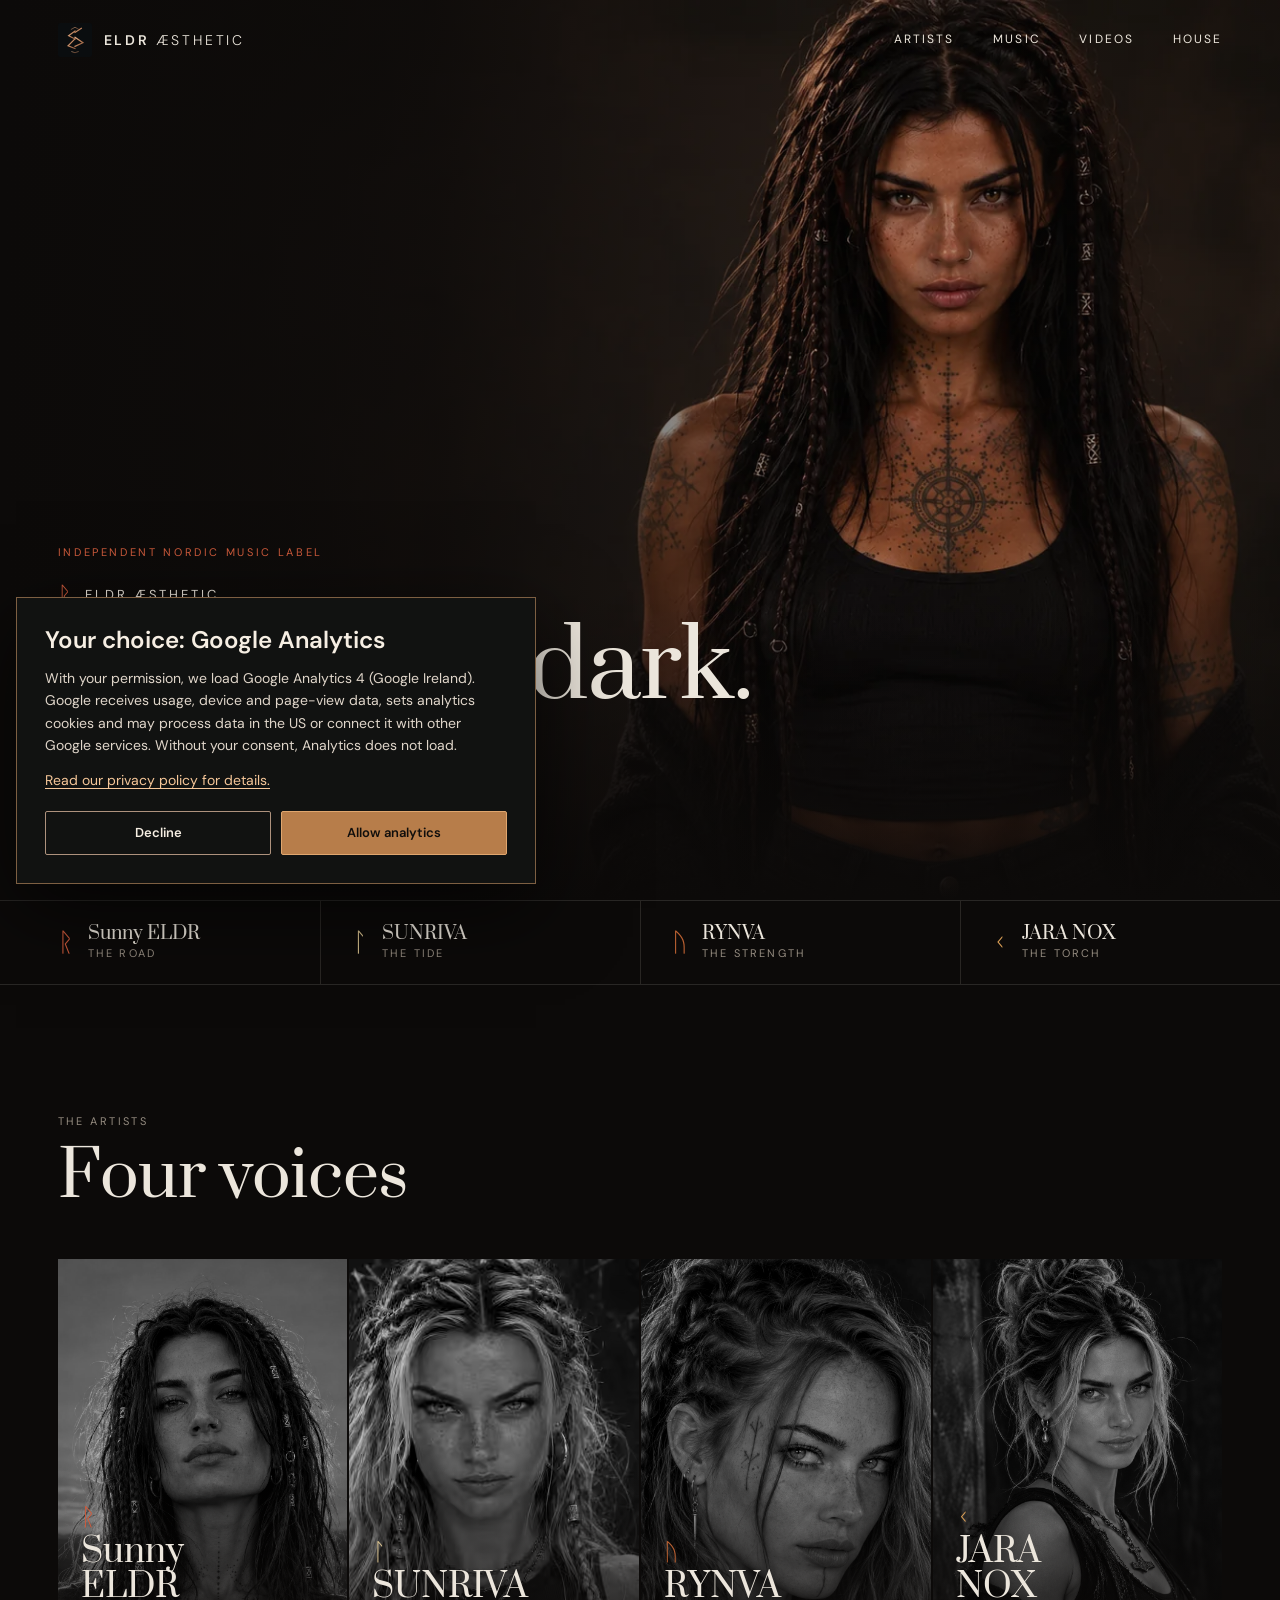
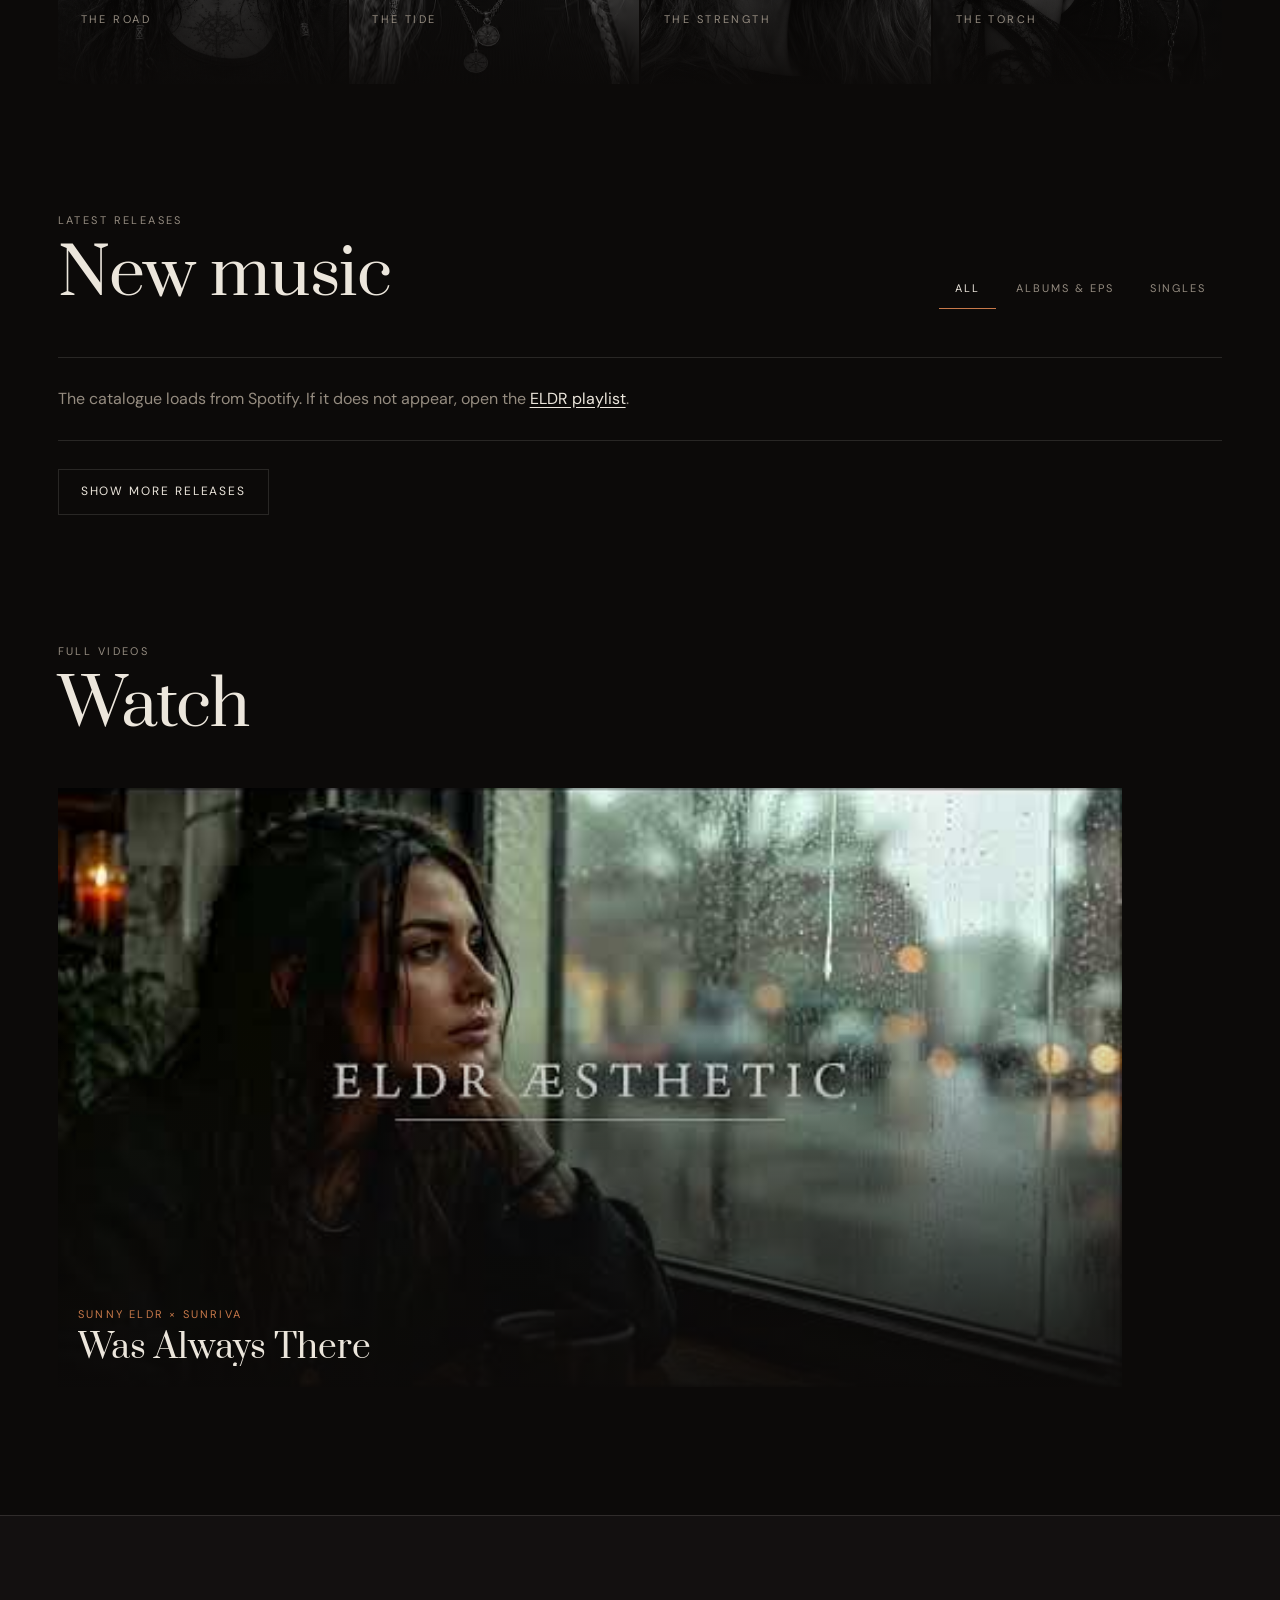
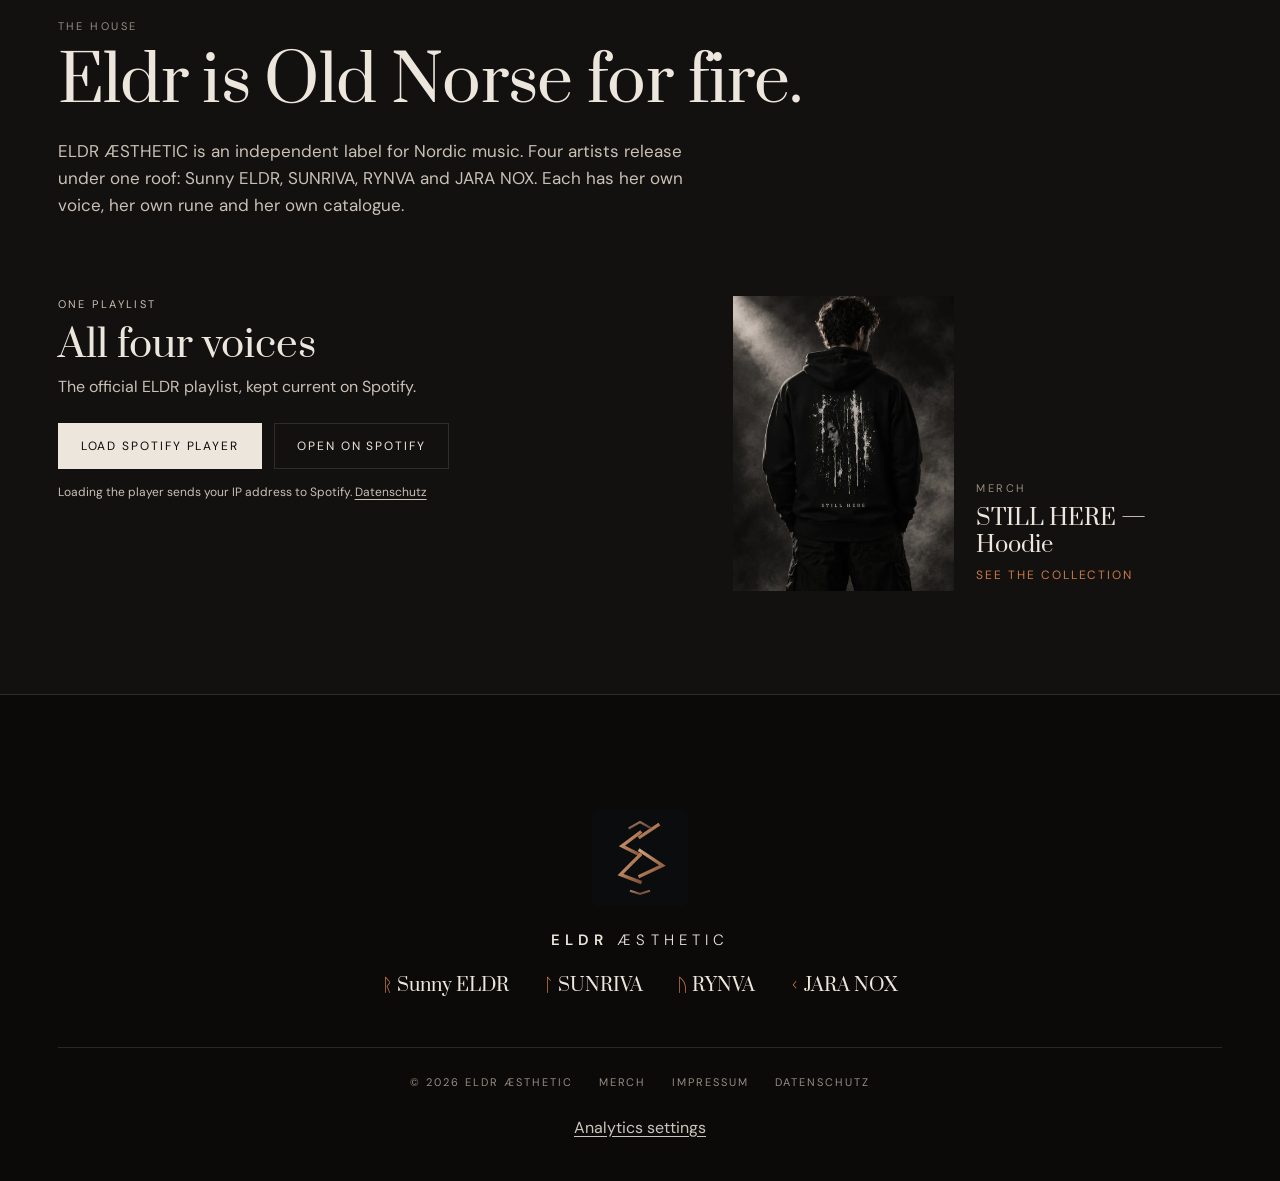
==== commit c0f173cb: "Replace only JARA NOX homepage card with approved portrait" ====
--- a/index.html
+++ b/index.html
@@ -100,7 +100,7 @@
             </span>
           </a>
           <a class="voice" href="jara-nox.html" data-artist="jara">
-            <img src="assets/jara-nox-artist.webp" alt="JARA NOX, sun-lit hair, looking into the camera" loading="lazy" />
+            <img src="assets/jara-nox-card-v2.webp" alt="JARA NOX, highlighted hair in a bun, looking into the camera" loading="lazy" />
             <span class="voice-text">
               <span class="rune" aria-hidden="true">ᚲ</span>
               <strong>JARA<br />NOX</strong>
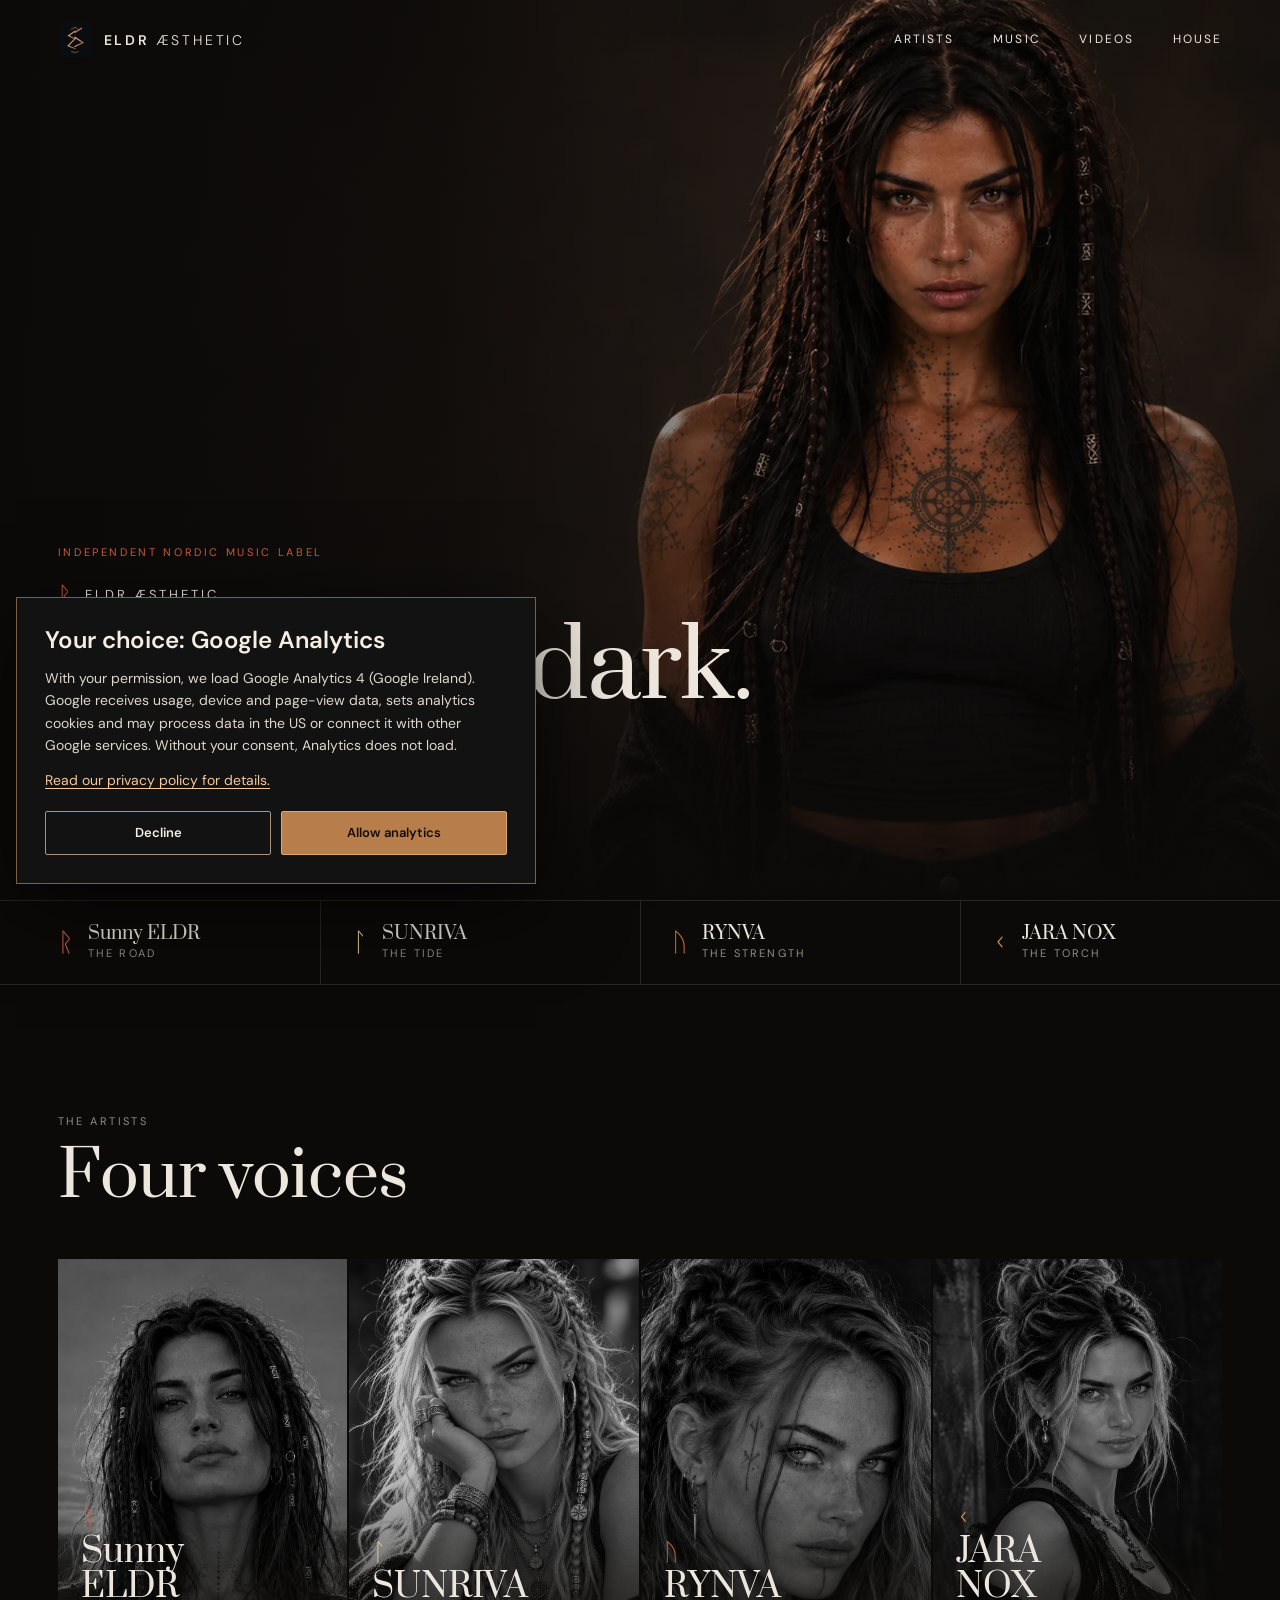
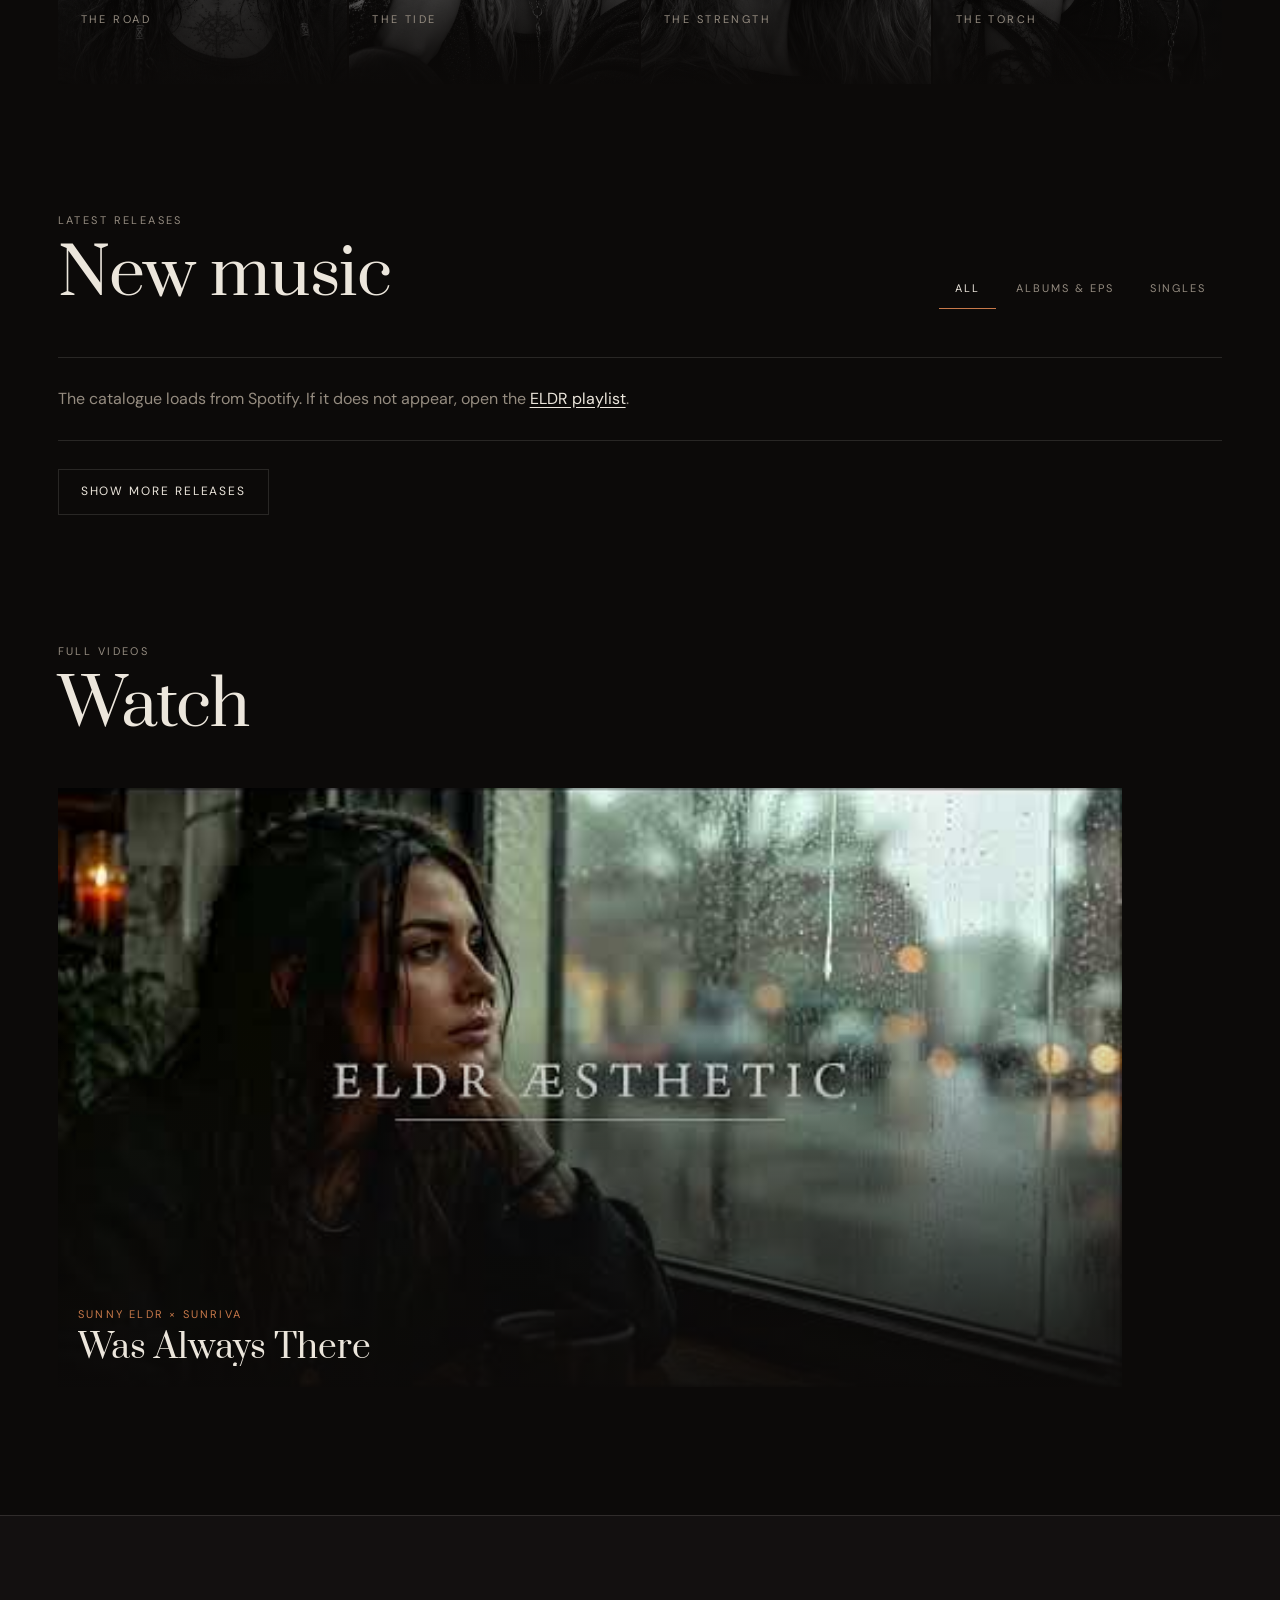
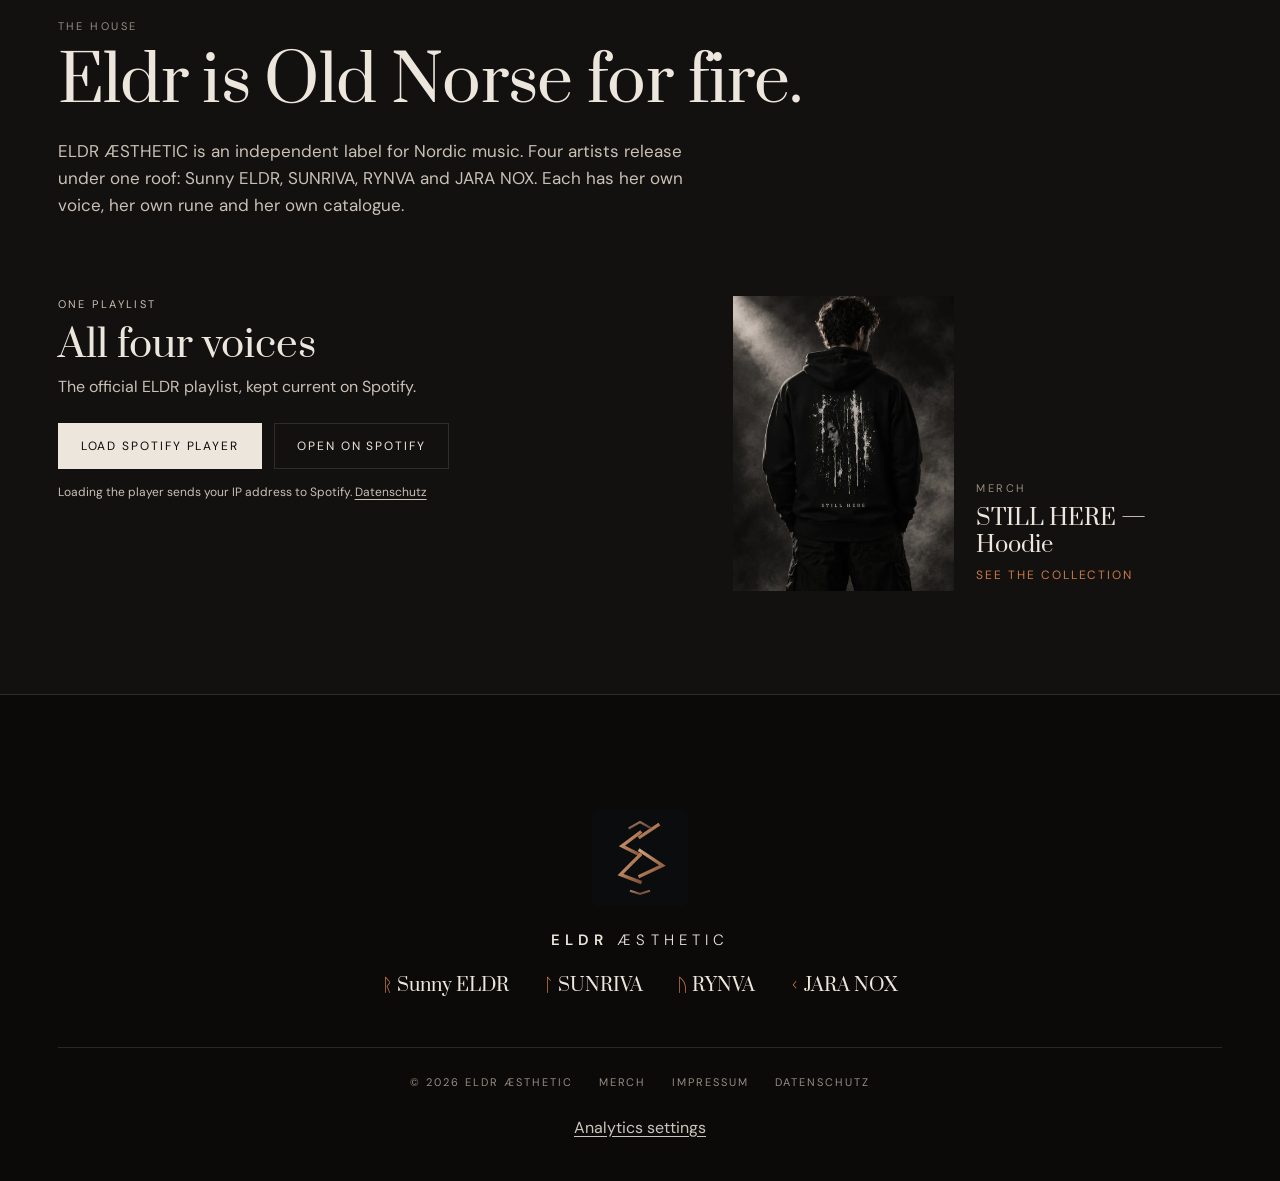
==== commit c50d93d8: "Replace SUNRIVA homepage card with approved lossless portrait" ====
--- a/index.html
+++ b/index.html
@@ -82,7 +82,7 @@
             </span>
           </a>
           <a class="voice" href="sunriva.html" data-artist="sunriva">
-            <img src="assets/sunriva-roster-closeup-v2.avif" alt="SUNRIVA, blonde braids, looking into the camera" loading="lazy" />
+            <img src="assets/sunriva-card-20261124.webp" alt="SUNRIVA, blonde braids, looking into the camera" loading="lazy" />
             <span class="voice-text">
               <span class="rune" aria-hidden="true">ᛚ</span>
               <strong>SUNRIVA</strong>
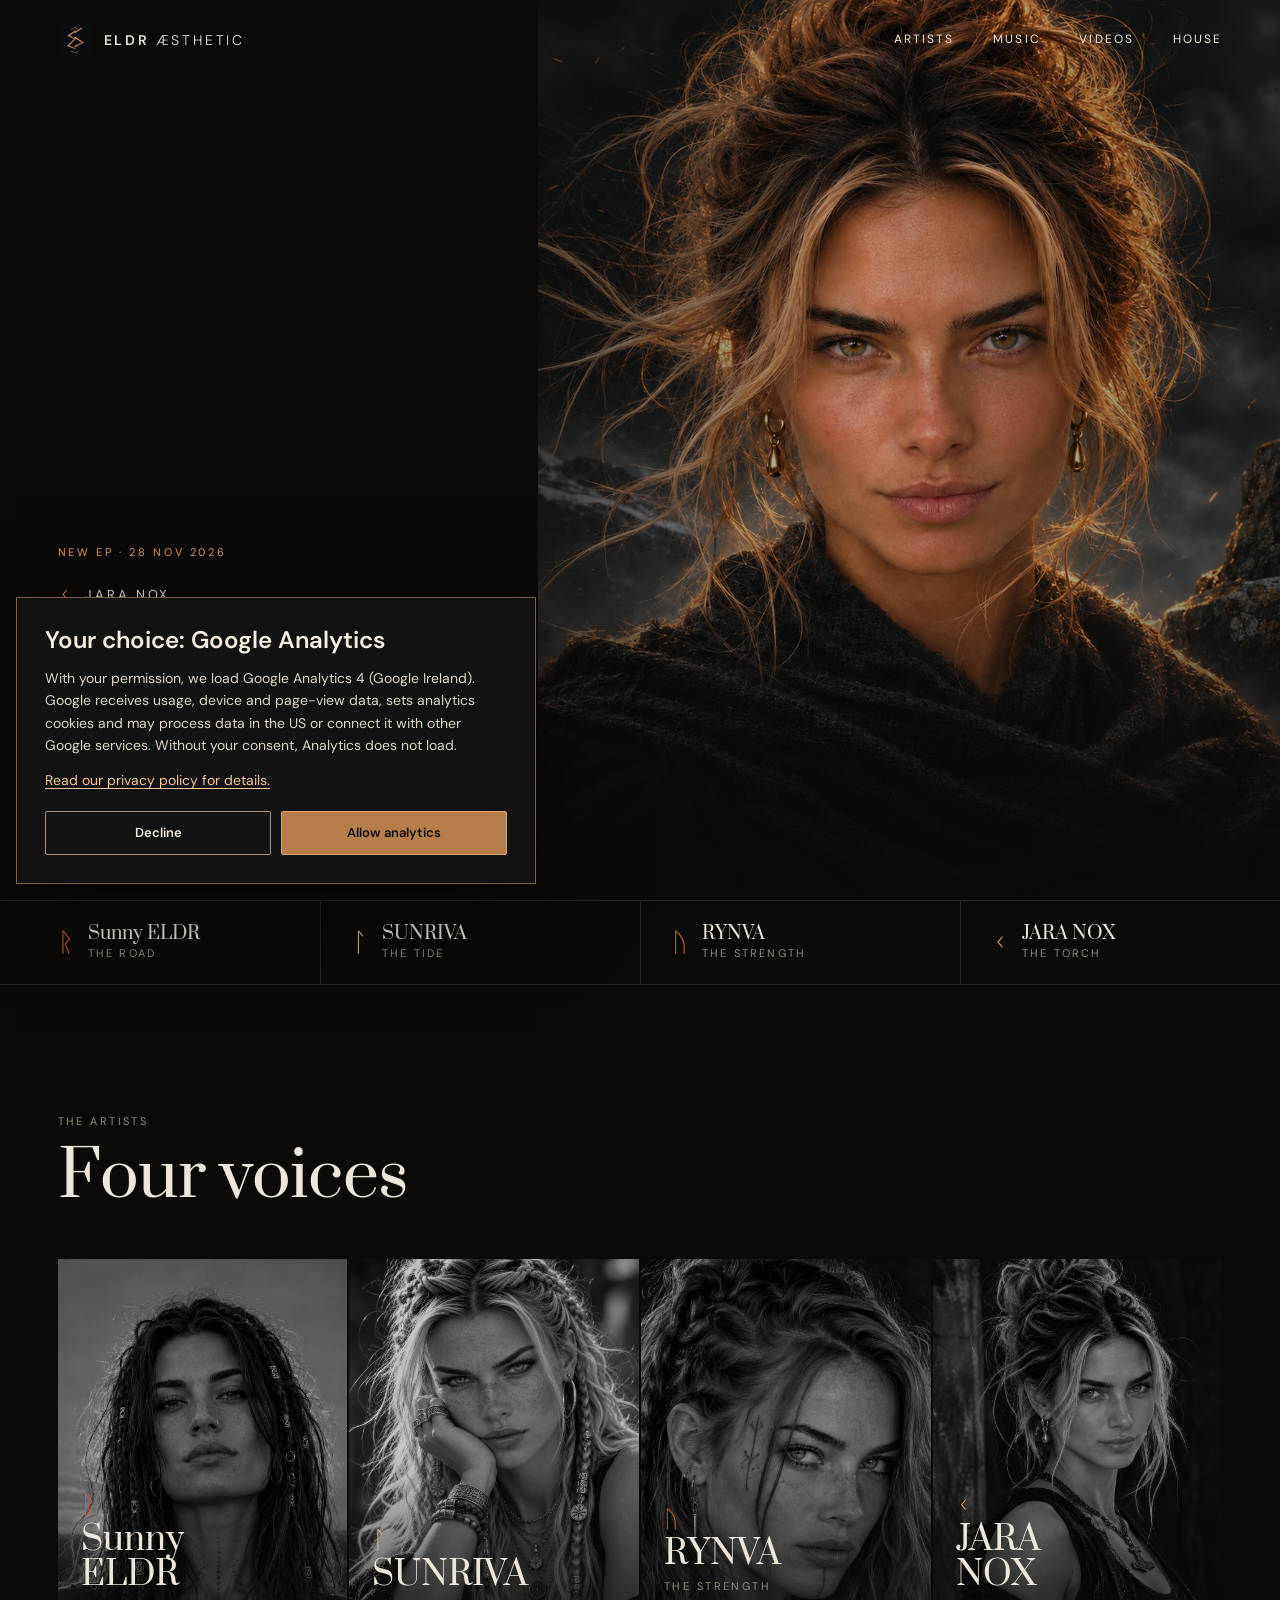
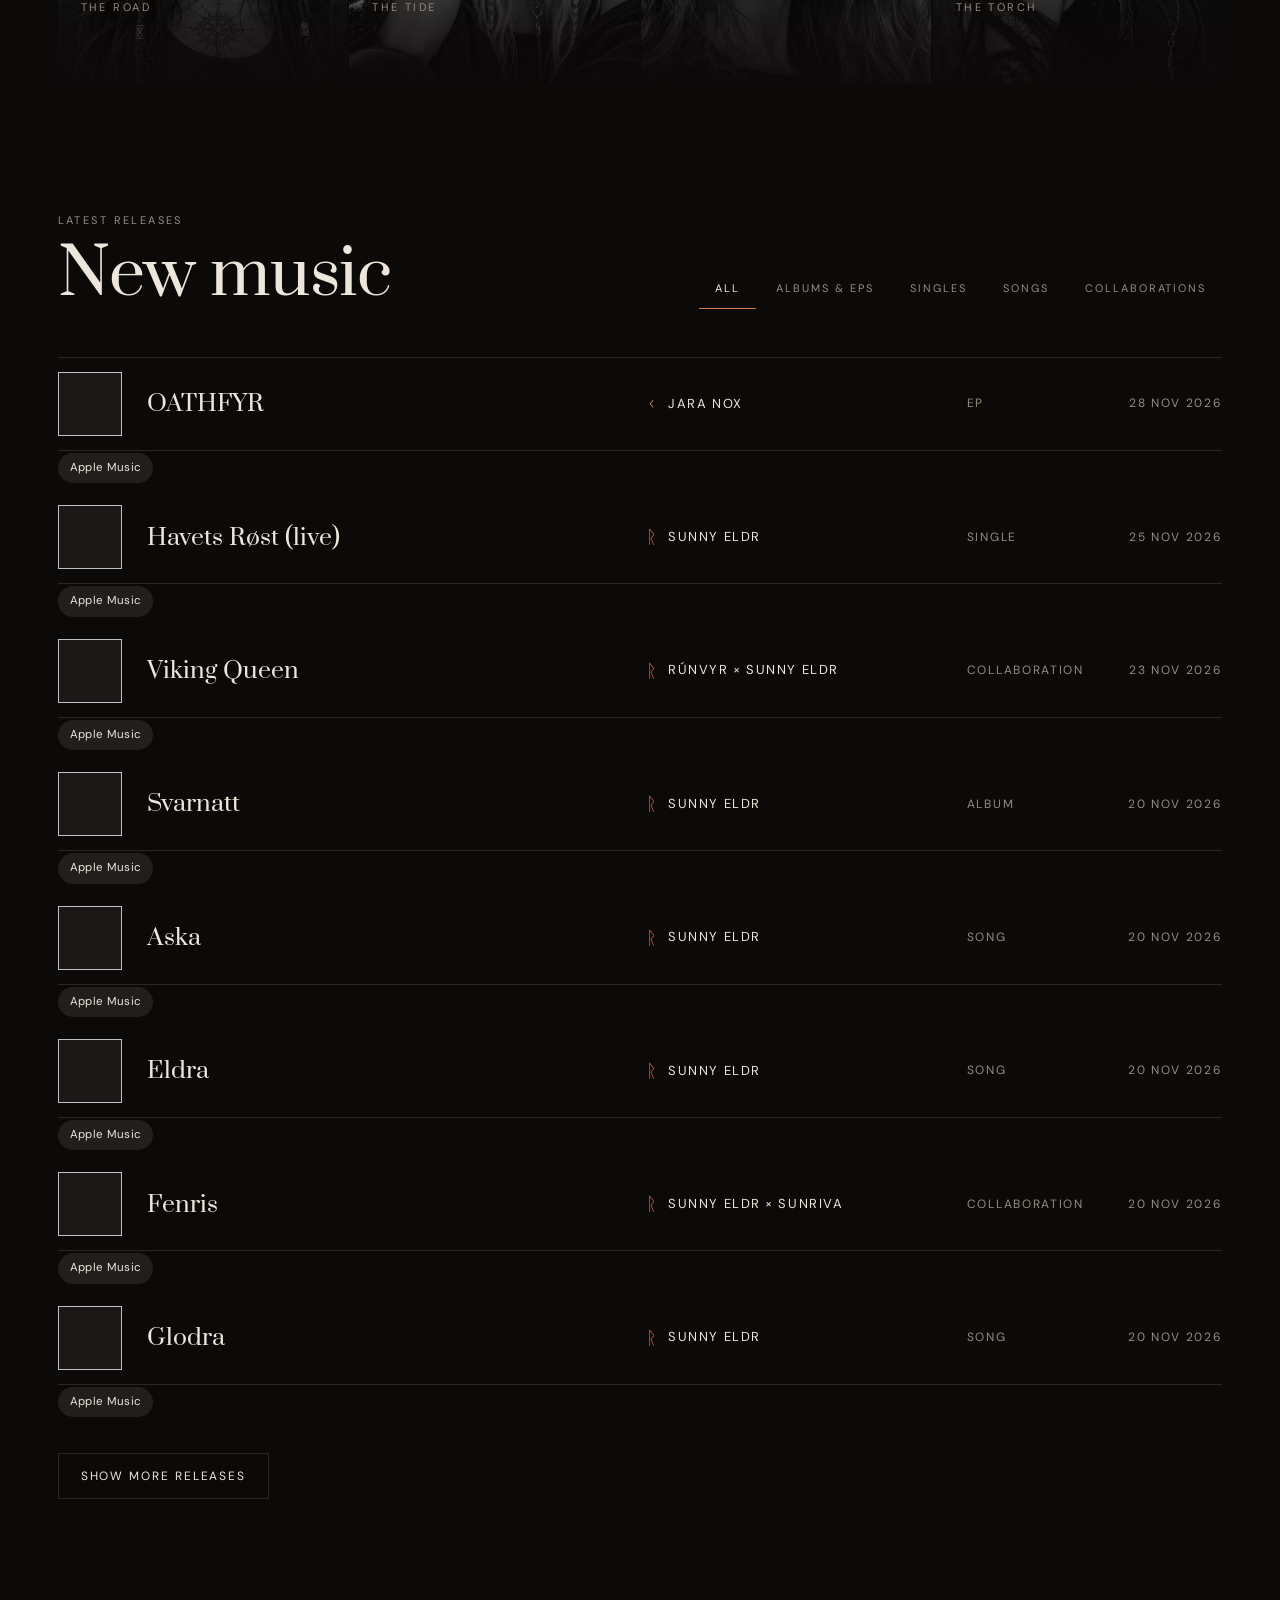
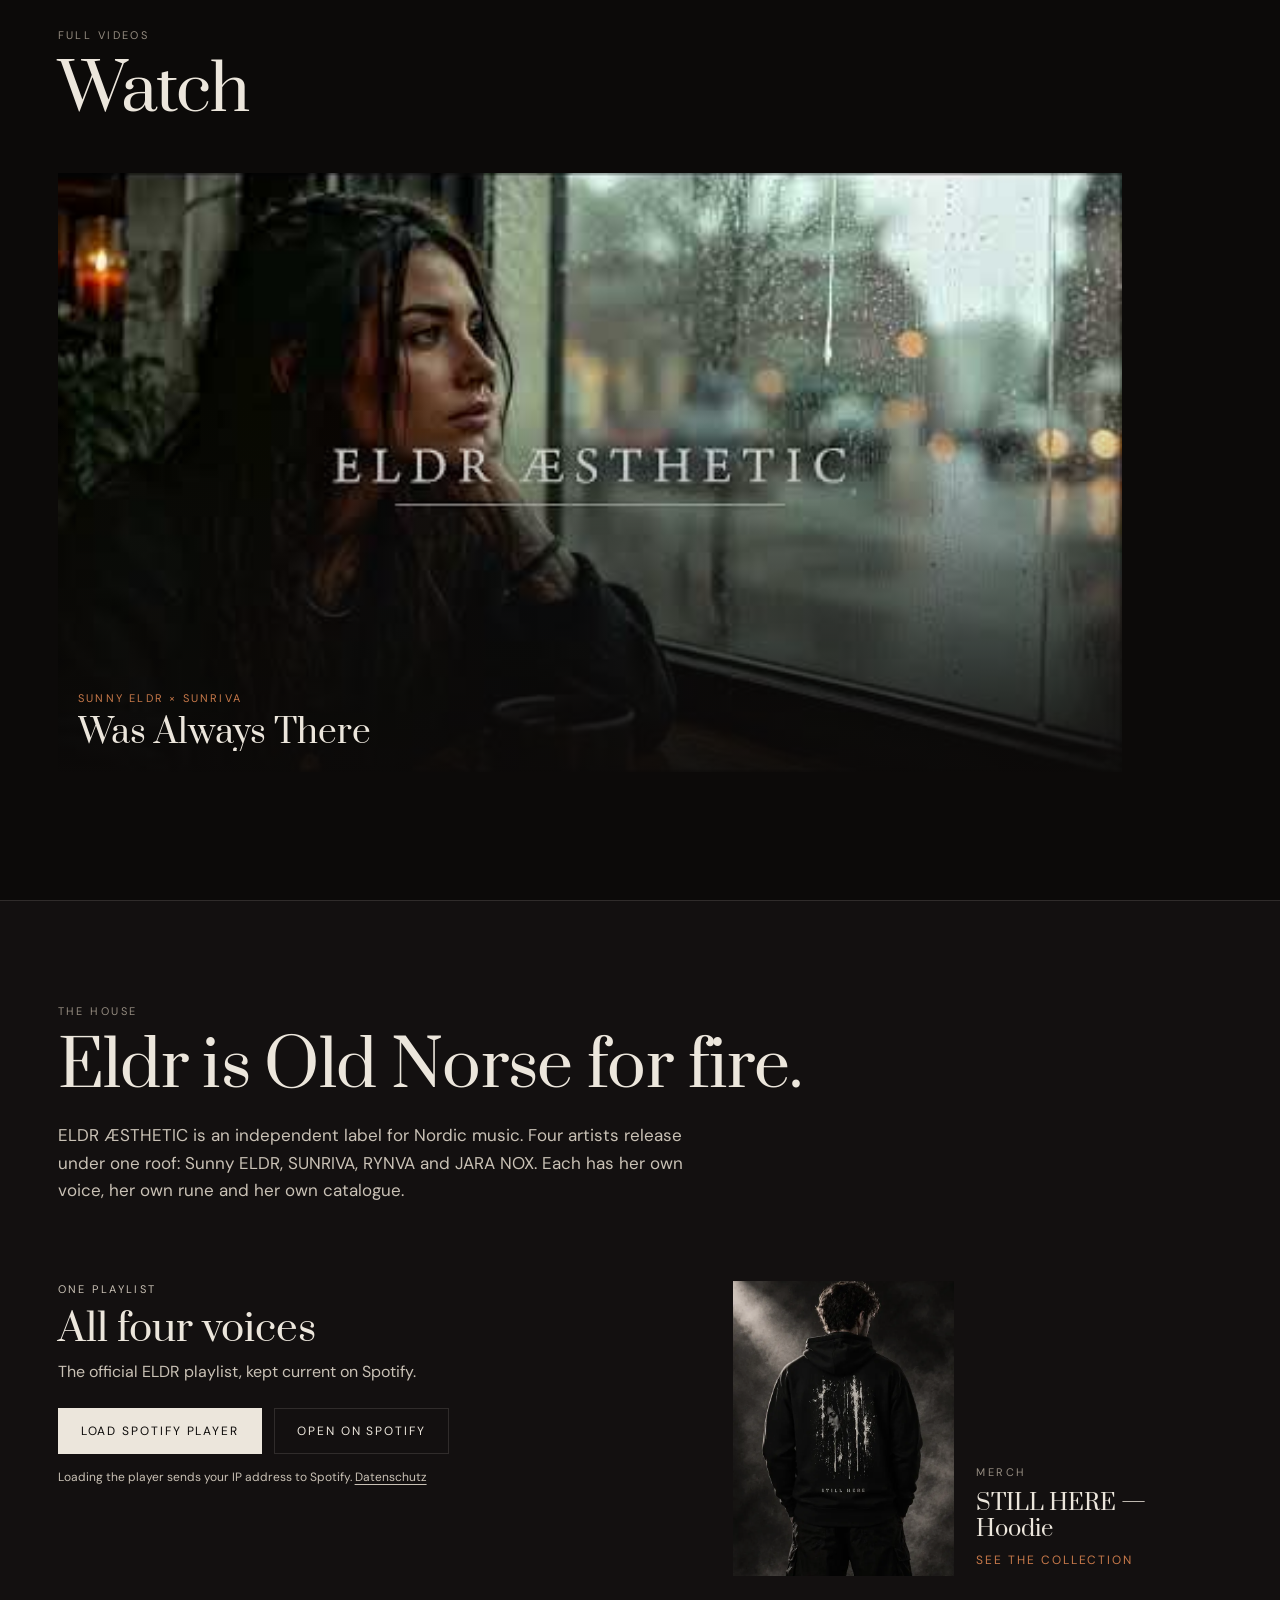
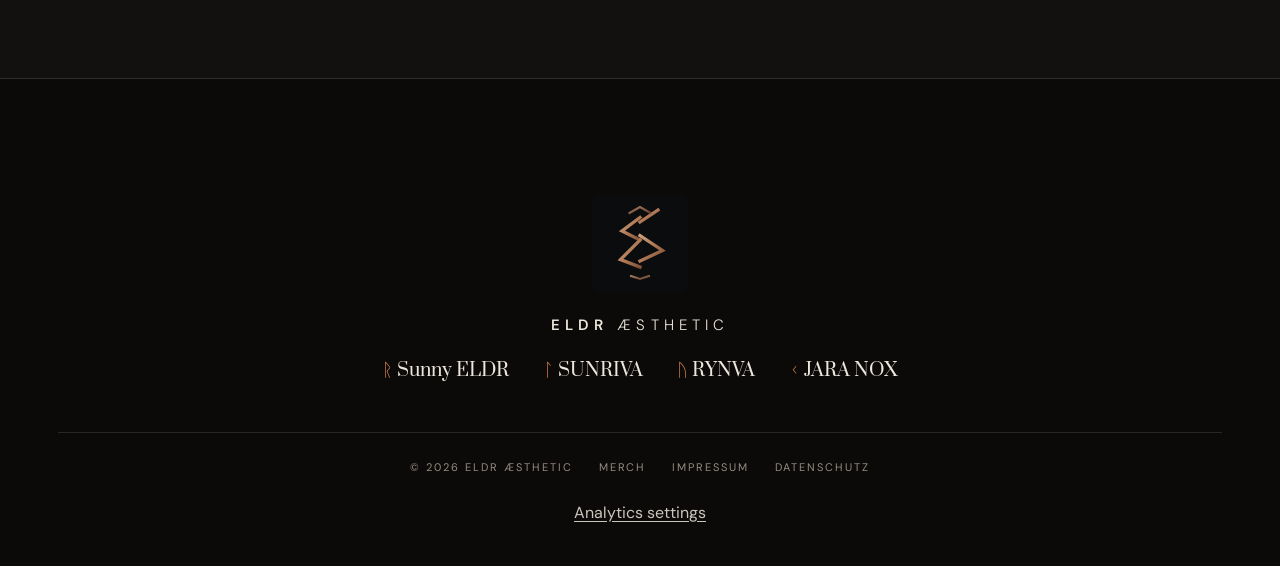
==== commit 0780b714: "Merge Spotify and Apple catalogues, include credited songs, refresh automatically" ====
--- a/index.html
+++ b/index.html
@@ -20,6 +20,7 @@
     <link rel="icon" href="assets/brand-mark.svg" type="image/svg+xml" />
     <link rel="stylesheet" href="assets/eldr.css" />
     <link rel="stylesheet" href="assets/eldr-analytics.css" />
+<link rel="stylesheet" href="assets/eldr-apple.css?v=1"/>
 </head>
   <body>
     <a class="skip" href="#main">Skip to content</a>
@@ -121,7 +122,7 @@
           <div class="filters" role="group" aria-label="Filter releases">
             <button type="button" data-filter="all" aria-pressed="true">All</button>
             <button type="button" data-filter="album" aria-pressed="false">Albums &amp; EPs</button>
-            <button type="button" data-filter="single" aria-pressed="false">Singles</button>
+            <button type="button" data-filter="single" aria-pressed="false">Singles</button><button type="button" data-filter="song" aria-pressed="false">Songs</button><button type="button" data-filter="collab" aria-pressed="false">Collaborations</button>
           </div>
         </header>
         <ol class="releases" data-releases>
@@ -192,7 +193,7 @@
       </p>
     </footer>
 
-    <script type="module" src="assets/eldr-home.js"></script>
+    <script type="module" src="assets/eldr-home.js?v=union-1"></script>
     <script defer src="assets/eldr-analytics.js"></script>
 </body>
 </html>
--- a/assets/eldr-apple.css
+++ b/assets/eldr-apple.css
@@ -0,0 +1,3 @@
+/* Release-specific direct Apple Music links, not artist-profile fallback. */
+.catalogue .release .apple-release-link,.release .apple-release-link{display:inline-block!important;width:auto!important;font-size:.72rem;letter-spacing:.03em;margin:2px 0 8px;padding:6px 12px!important;border-radius:999px;text-decoration:none;color:inherit;background:color-mix(in srgb,currentColor 9%,transparent);border:0}
+.latest .apple-release-link{display:inline-flex;margin-left:8px}
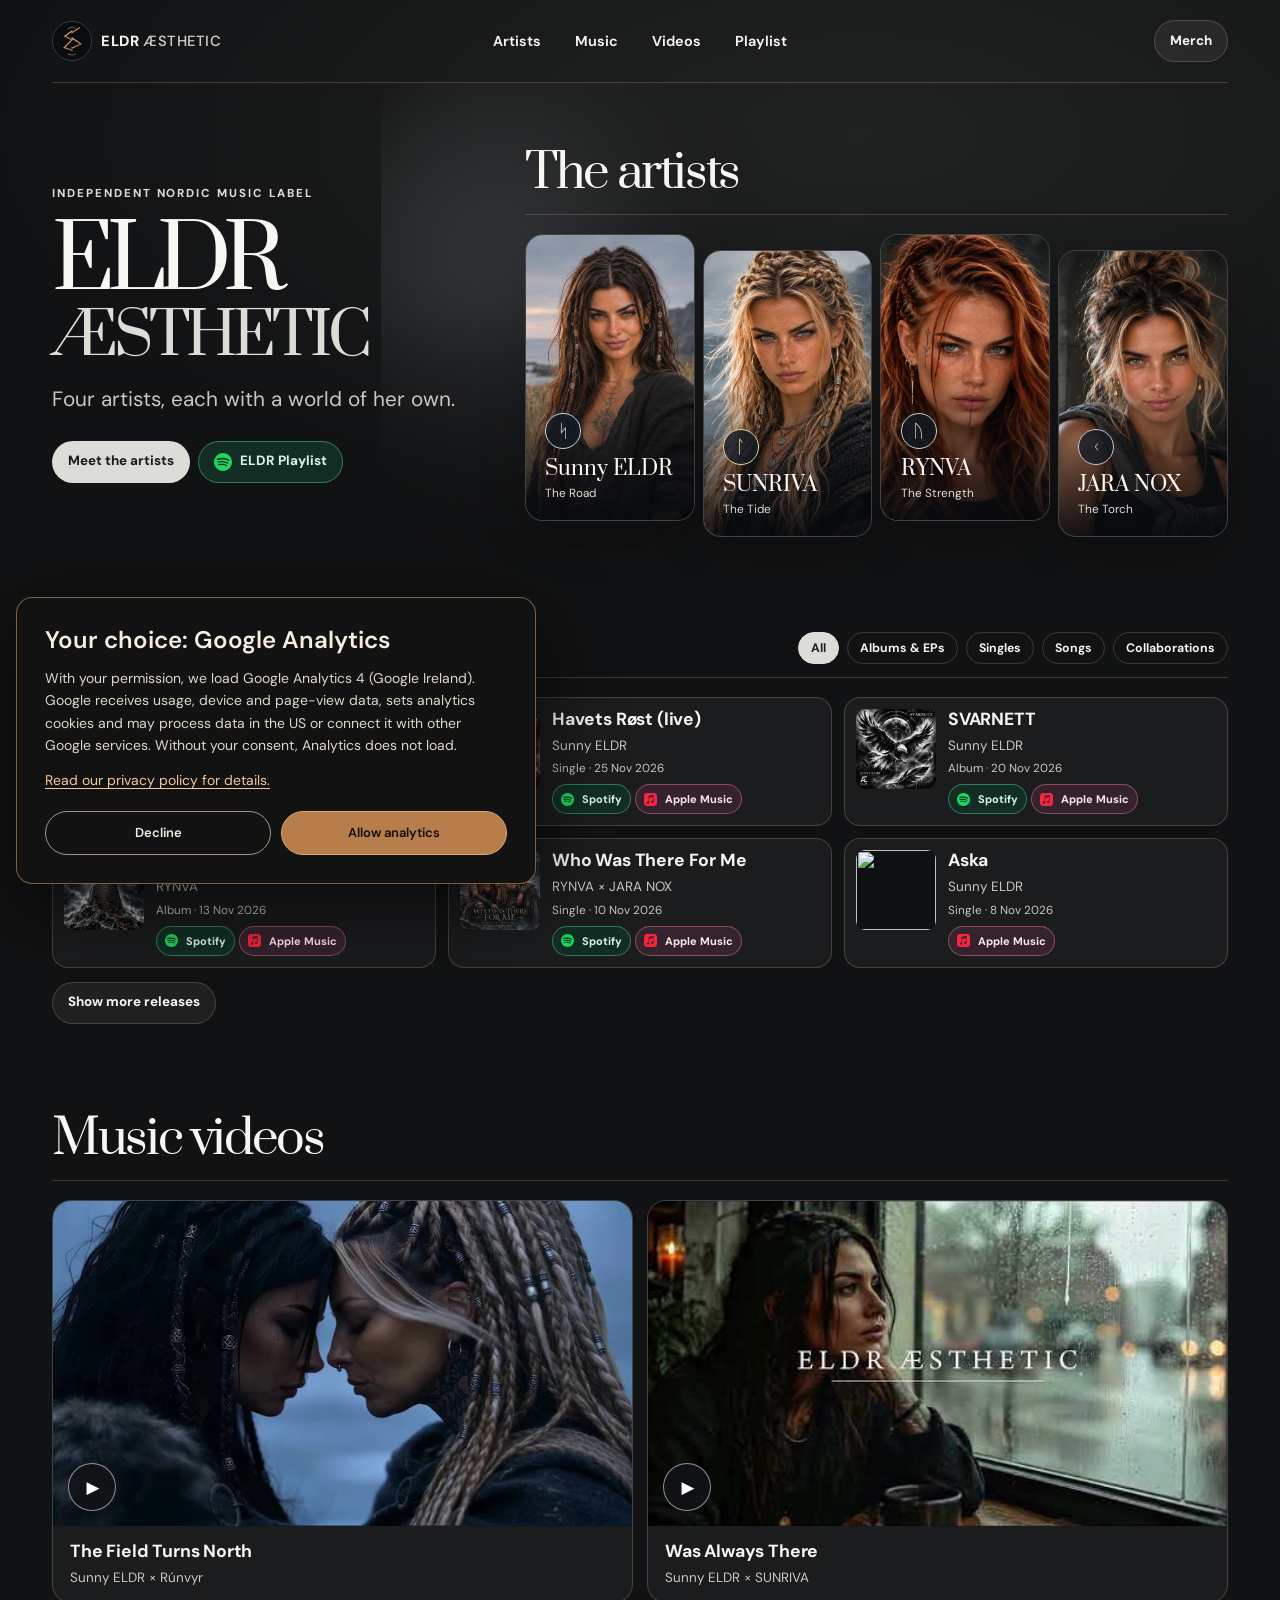
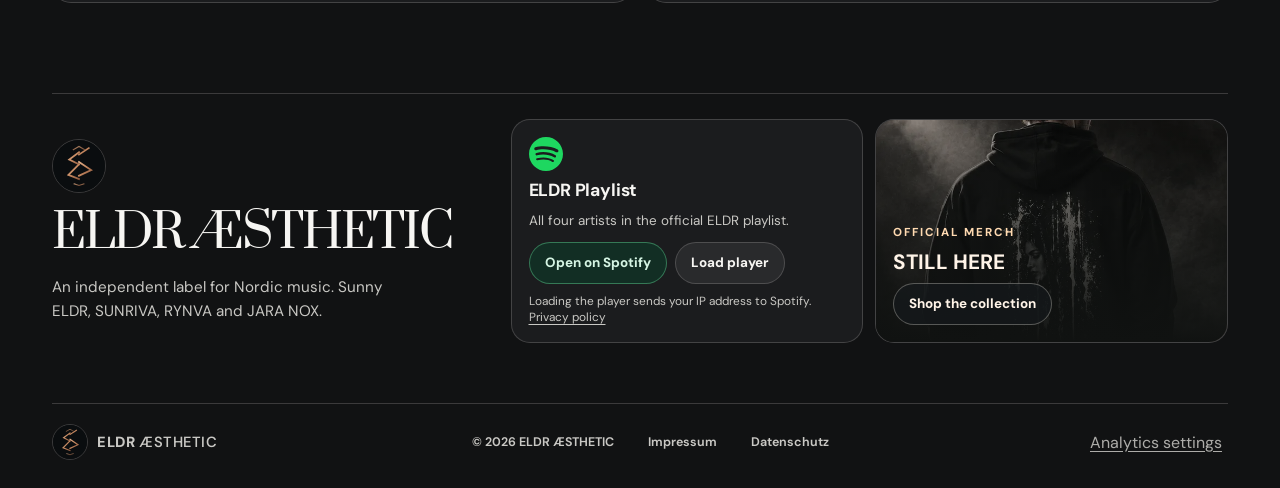
==== commit 98ad4cb9: "Publish approved graphite design for ELDR ÆSTHETIC homepage" ====
--- a/index.html
+++ b/index.html
@@ -1,9 +1,9 @@
 <!doctype html>
 <html lang="en">
-  <head>
+<head>
     <meta charset="utf-8" />
     <meta name="viewport" content="width=device-width, initial-scale=1" />
-    <meta name="theme-color" content="#0c0a09" />
+    <meta name="theme-color" content="#111213" />
     <title>ELDR ÆSTHETIC — Independent Nordic Music Label</title>
     <meta name="description" content="ELDR ÆSTHETIC is an independent label for Nordic music: Sunny ELDR, SUNRIVA, RYNVA and JARA NOX. New releases, videos and artist profiles." />
     <link rel="canonical" href="https://eldraesthetic.com/" />
@@ -18,182 +18,134 @@
     <meta property="og:image:height" content="630" />
     <meta name="twitter:card" content="summary_large_image" />
     <link rel="icon" href="assets/brand-mark.svg" type="image/svg+xml" />
-    <link rel="stylesheet" href="assets/eldr.css" />
+    <link rel="stylesheet" href="assets/eldr-dashboard.css?v=20261126" />
     <link rel="stylesheet" href="assets/eldr-analytics.css" />
-<link rel="stylesheet" href="assets/eldr-apple.css?v=1"/>
 </head>
-  <body>
-    <a class="skip" href="#main">Skip to content</a>
+<body id="top">
+  <a class="skip-link" href="#main">Skip to content</a>
+  <header class="site-header wrap">
+    <a class="brand" href="#top" aria-label="ELDR ÆSTHETIC home">
+      <img src="assets/brand-mark.svg" width="40" height="40" alt="">
+      <span>ELDR <em>ÆSTHETIC</em></span>
+    </a>
+    <nav aria-label="Main">
+      <a href="#artists">Artists</a>
+      <a href="#music">Music</a>
+      <a href="#videos">Videos</a>
+      <a href="#playlist">Playlist</a>
+    </nav>
+    <a class="pill neutral header-merch" href="merch.html">Merch</a>
+  </header>
 
-    <header class="top">
-      <a class="brand" href="#now" aria-label="ELDR ÆSTHETIC home">
-        <img src="assets/brand-mark.svg" width="34" height="34" alt="" />
-        <span>ELDR <em>ÆSTHETIC</em></span>
-      </a>
-      <nav class="nav" aria-label="Main">
-        <a href="#artists">Artists</a>
-        <a href="#music">Music</a>
-        <a href="#videos">Videos</a>
-        <a href="#house">House</a>
-      </nav>
-    </header>
-
-    <main id="main">
-      <!-- 1 · NOW: the newest release takes over the hero. Static fallback below is replaced by the live catalogue. -->
-      <section class="now" id="now" data-artist="sunny" aria-labelledby="now-title">
-        <div class="now-media" data-layout="wide" aria-hidden="true">
-          <img data-now-image src="assets/sunny-hero-v2.webp" alt="" />
+  <main id="main" class="wrap" tabindex="-1">
+    <div class="opening" id="now">
+      <section class="intro" aria-labelledby="intro-title">
+        <p class="eyebrow">Independent Nordic music label</p>
+        <h1 id="intro-title">ELDR <em>ÆSTHETIC</em></h1>
+        <p class="intro-text">Four artists, each with a world of her own.</p>
+        <div class="actions">
+          <a href="#artists" class="pill filled">Meet the artists</a>
+          <a href="https://open.spotify.com/playlist/7MEN0ae64ZlGDaSAVo0Abd" class="pill spotify" target="_blank" rel="noopener noreferrer"><img alt="" width="18" height="18" src="assets/eldr-dashboard/spotify.svg"> ELDR Playlist</a>
         </div>
-        <div class="now-body">
-          <p class="now-label" data-now-label>Independent Nordic music label</p>
-          <p class="now-artist"><span class="rune" data-now-rune aria-hidden="true">ᚱ</span><span data-now-artist>ELDR ÆSTHETIC</span></p>
-          <h1 id="now-title" data-now-title>Fire in the dark.</h1>
-          <p class="now-meta" data-now-meta>Four artists. One house.</p>
-          <div class="now-actions">
-            <a class="btn btn-solid" data-now-listen href="https://open.spotify.com/playlist/7MEN0ae64ZlGDaSAVo0Abd" target="_blank" rel="noopener noreferrer">Listen on Spotify</a>
-            <a class="btn" data-now-profile href="#artists">Meet the artists</a>
-          </div>
-        </div>
-        <a class="now-cover" data-now-cover-link hidden target="_blank" rel="noopener noreferrer">
-          <img data-now-cover alt="" width="168" height="168" />
-        </a>
       </section>
 
-      <nav class="index" aria-label="Artists">
-        <a href="sunny-eldr.html" data-artist="sunny"><span class="rune" aria-hidden="true">ᚱ</span><strong>Sunny ELDR</strong><small>The Road</small></a>
-        <a href="sunriva.html" data-artist="sunriva"><span class="rune" aria-hidden="true">ᛚ</span><strong>SUNRIVA</strong><small>The Tide</small></a>
-        <a href="rynva.html" data-artist="rynva"><span class="rune" aria-hidden="true">ᚢ</span><strong>RYNVA</strong><small>The Strength</small></a>
-        <a href="jara-nox.html" data-artist="jara"><span class="rune" aria-hidden="true">ᚲ</span><strong>JARA NOX</strong><small>The Torch</small></a>
-      </nav>
-
-      <!-- 2 · VOICES: the four portraits appear once on the page. -->
-      <section class="voices" id="artists" aria-labelledby="voices-title">
-        <header class="head">
-          <p class="eyebrow">The artists</p>
-          <h2 id="voices-title">Four voices</h2>
-        </header>
-        <div class="voices-row">
-          <a class="voice" href="sunny-eldr.html" data-artist="sunny">
-            <img src="assets/sunny-card-closeup-v3.webp" alt="Sunny ELDR, dark braids, looking into the camera" loading="lazy" />
-            <span class="voice-text">
-              <span class="rune" aria-hidden="true">ᚱ</span>
-              <strong>Sunny<br />ELDR</strong>
-              <small>The Road</small>
-              <span class="voice-latest" data-latest="sunny"></span>
-            </span>
+      <section class="roster" id="artists" aria-labelledby="artists-title">
+        <div class="section-heading">
+          <h2 id="artists-title">The artists</h2>
+        </div>
+        <div class="artist-grid">
+          <a class="artist" href="sunny-eldr.html" data-artist="sunny">
+            <img class="artist-photo" src="assets/eldr-dashboard/sunny.webp" alt="" width="660" height="850">
+            <span class="artist-info"><span class="rune" aria-hidden="true">ᛋ</span><strong>Sunny ELDR</strong><small>The Road</small></span>
           </a>
-          <a class="voice" href="sunriva.html" data-artist="sunriva">
-            <img src="assets/sunriva-card-20261124.webp" alt="SUNRIVA, blonde braids, looking into the camera" loading="lazy" />
-            <span class="voice-text">
-              <span class="rune" aria-hidden="true">ᛚ</span>
-              <strong>SUNRIVA</strong>
-              <small>The Tide</small>
-              <span class="voice-latest" data-latest="sunriva"></span>
-            </span>
+          <a class="artist" href="sunriva.html" data-artist="sunriva">
+            <img class="artist-photo" src="assets/eldr-dashboard/sunriva.webp" alt="" width="660" height="850">
+            <span class="artist-info"><span class="rune" aria-hidden="true">ᛚ</span><strong>SUNRIVA</strong><small>The Tide</small></span>
           </a>
-          <a class="voice" href="rynva.html" data-artist="rynva">
-            <img src="assets/rynva-artist-closeup.webp" alt="RYNVA, copper hair, looking into the camera" loading="lazy" />
-            <span class="voice-text">
-              <span class="rune" aria-hidden="true">ᚢ</span>
-              <strong>RYNVA</strong>
-              <small>The Strength</small>
-              <span class="voice-latest" data-latest="rynva"></span>
-            </span>
+          <a class="artist" href="rynva.html" data-artist="rynva">
+            <img class="artist-photo" src="assets/eldr-dashboard/rynva.webp" alt="" width="660" height="850">
+            <span class="artist-info"><span class="rune" aria-hidden="true">ᚢ</span><strong>RYNVA</strong><small>The Strength</small></span>
           </a>
-          <a class="voice" href="jara-nox.html" data-artist="jara">
-            <img src="assets/jara-nox-card-v2.webp" alt="JARA NOX, highlighted hair in a bun, looking into the camera" loading="lazy" />
-            <span class="voice-text">
-              <span class="rune" aria-hidden="true">ᚲ</span>
-              <strong>JARA<br />NOX</strong>
-              <small>The Torch</small>
-              <span class="voice-latest" data-latest="jara"></span>
-            </span>
+          <a class="artist" href="jara-nox.html" data-artist="jara">
+            <img class="artist-photo" src="assets/eldr-dashboard/jara.webp" alt="" width="660" height="850">
+            <span class="artist-info"><span class="rune" aria-hidden="true">ᚲ</span><strong>JARA NOX</strong><small>The Torch</small></span>
           </a>
         </div>
       </section>
+    </div>
 
-      <!-- 3 · MUSIC: live catalogue as a quiet list. -->
-      <section class="music" id="music" aria-labelledby="music-title">
-        <header class="head head-split">
-          <div>
-            <p class="eyebrow">Latest releases</p>
-            <h2 id="music-title">New music</h2>
+    <section id="music" class="section" aria-labelledby="music-title">
+      <div class="section-heading">
+        <h2 id="music-title">Releases</h2>
+        <div class="filters" role="group" aria-label="Filter releases">
+          <button type="button" data-filter="all" aria-pressed="true">All</button>
+          <button type="button" data-filter="album" aria-pressed="false">Albums &amp; EPs</button>
+          <button type="button" data-filter="single" aria-pressed="false">Singles</button>
+          <button type="button" data-filter="song" aria-pressed="false">Songs</button>
+          <button type="button" data-filter="collab" aria-pressed="false">Collaborations</button>
+        </div>
+      </div>
+      <ul class="release-grid" data-releases>
+        <li class="releases-empty">Browse releases in the <a href="https://open.spotify.com/playlist/7MEN0ae64ZlGDaSAVo0Abd" target="_blank" rel="noopener noreferrer">ELDR playlist</a>.</li>
+      </ul>
+      <button type="button" class="pill neutral more-releases" data-more hidden>Show more releases</button>
+    </section>
+
+    <section id="videos" class="section" aria-labelledby="videos-title">
+      <div class="section-heading"><h2 id="videos-title">Music videos</h2></div>
+      <div class="video-grid" data-videos>
+        <a class="video" href="https://www.youtube.com/watch?v=ScdvX9K1NuE" target="_blank" rel="noopener noreferrer">
+          <div class="video-image"><img src="assets/eldr-dashboard/the-field-turns-north.webp" alt="" width="640" height="360" loading="lazy"><span class="play" aria-hidden="true">▶</span></div>
+          <div class="video-text"><h3>The Field Turns North</h3><p>Sunny ELDR × Rúnvyr</p></div>
+        </a>
+        <a class="video" href="https://www.youtube.com/watch?v=FT0faOloSmI" target="_blank" rel="noopener noreferrer">
+          <div class="video-image"><img src="assets/video-was-always-there.jpg" alt="" width="640" height="360" loading="lazy"><span class="play" aria-hidden="true">▶</span></div>
+          <div class="video-text"><h3>Was Always There</h3><p>Sunny ELDR × SUNRIVA</p></div>
+        </a>
+      </div>
+    </section>
+
+    <section class="section label-section" id="house" aria-labelledby="label-title">
+      <div class="label-info">
+        <img src="assets/brand-mark.svg" width="54" height="54" alt="">
+        <h2 id="label-title">ELDR ÆSTHETIC</h2>
+        <p>An independent label for Nordic music. Sunny ELDR, SUNRIVA, RYNVA and JARA NOX.</p>
+      </div>
+      <div class="label-pair">
+        <article class="playlist" id="playlist" aria-labelledby="playlist-title" data-playlist="7MEN0ae64ZlGDaSAVo0Abd">
+          <img src="assets/eldr-dashboard/spotify.svg" width="34" height="34" alt="">
+          <h3 id="playlist-title">ELDR Playlist</h3>
+          <p>All four artists in the official ELDR playlist.</p>
+          <div class="actions">
+            <a class="pill spotify" href="https://open.spotify.com/playlist/7MEN0ae64ZlGDaSAVo0Abd" target="_blank" rel="noopener noreferrer">Open on Spotify</a>
+            <button type="button" class="pill neutral" aria-describedby="playlist-privacy" data-playlist-load>Load player</button>
           </div>
-          <div class="filters" role="group" aria-label="Filter releases">
-            <button type="button" data-filter="all" aria-pressed="true">All</button>
-            <button type="button" data-filter="album" aria-pressed="false">Albums &amp; EPs</button>
-            <button type="button" data-filter="single" aria-pressed="false">Singles</button><button type="button" data-filter="song" aria-pressed="false">Songs</button><button type="button" data-filter="collab" aria-pressed="false">Collaborations</button>
-          </div>
-        </header>
-        <ol class="releases" data-releases>
-          <li class="releases-empty">The catalogue loads from Spotify. If it does not appear, open the <a href="https://open.spotify.com/playlist/7MEN0ae64ZlGDaSAVo0Abd" target="_blank" rel="noopener noreferrer">ELDR playlist</a>.</li>
-        </ol>
-        <p class="more"><button type="button" class="btn" data-more hidden>Show more releases</button></p>
-      </section>
+          <small class="playlist-privacy" id="playlist-privacy">Loading the player sends your IP address to Spotify. <a href="datenschutz.html">Privacy policy</a></small>
+          <div class="playlist-frame" data-playlist-frame></div>
+        </article>
+        <a class="merch-card" href="merch.html">
+          <img src="assets/still-here-hoodie.webp" alt="STILL HERE hoodie" width="440" height="500" loading="lazy">
+          <span><span class="eyebrow">Official merch</span><strong>STILL HERE</strong><span class="pill neutral">Shop the collection</span></span>
+        </a>
+      </div>
+    </section>
+  </main>
 
-      <!-- 4 · VIDEOS: newest full videos; an empty slot is hidden, never a placeholder. -->
-      <section class="videos" id="videos" aria-labelledby="videos-title">
-        <header class="head">
-          <p class="eyebrow">Full videos</p>
-          <h2 id="videos-title">Watch</h2>
-        </header>
-        <div class="videos-row" data-videos>
-          <a class="video video-lead" href="https://www.youtube.com/watch?v=FT0faOloSmI" target="_blank" rel="noopener noreferrer">
-            <img src="assets/video-was-always-there.jpg" alt="" loading="lazy" />
-            <span class="video-text"><small>Sunny ELDR × SUNRIVA</small><strong>Was Always There</strong></span>
-          </a>
-        </div>
-      </section>
-
-      <!-- 5 · HOUSE: label, playlist and merch in one place. -->
-      <section class="house" id="house" aria-labelledby="house-title">
-        <div class="house-intro">
-          <p class="eyebrow">The house</p>
-          <h2 id="house-title">Eldr is Old Norse for fire.</h2>
-          <p>ELDR ÆSTHETIC is an independent label for Nordic music. Four artists release under one roof: Sunny ELDR, SUNRIVA, RYNVA and JARA NOX. Each has her own voice, her own rune and her own catalogue.</p>
-        </div>
-        <div class="house-grid">
-          <div class="playlist" data-playlist="7MEN0ae64ZlGDaSAVo0Abd">
-            <p class="eyebrow">One playlist</p>
-            <h3>All four voices</h3>
-            <p>The official ELDR playlist, kept current on Spotify.</p>
-            <div class="playlist-actions">
-              <button type="button" class="btn btn-solid" data-playlist-load>Load Spotify player</button>
-              <a class="btn" href="https://open.spotify.com/playlist/7MEN0ae64ZlGDaSAVo0Abd" target="_blank" rel="noopener noreferrer">Open on Spotify</a>
-            </div>
-            <p class="fine">Loading the player sends your IP address to Spotify. <a href="datenschutz.html">Datenschutz</a></p>
-            <div class="playlist-frame" data-playlist-frame></div>
-          </div>
-          <a class="merch" href="merch.html">
-            <img src="assets/still-here-hoodie.webp" alt="STILL HERE hoodie" loading="lazy" />
-            <span>
-              <small class="eyebrow">Merch</small>
-              <strong>STILL HERE — Hoodie</strong>
-              <small>See the collection</small>
-            </span>
-          </a>
-        </div>
-      </section>
-    </main>
-
-    <footer class="foot">
-      <img class="foot-seal" src="assets/brand-mark.svg" width="96" height="96" alt="" />
-      <p class="foot-name">ELDR <em>ÆSTHETIC</em></p>
-      <nav class="foot-artists" aria-label="Artists">
-        <a href="sunny-eldr.html"><span class="rune" aria-hidden="true">ᚱ</span> Sunny ELDR</a>
-        <a href="sunriva.html"><span class="rune" aria-hidden="true">ᛚ</span> SUNRIVA</a>
-        <a href="rynva.html"><span class="rune" aria-hidden="true">ᚢ</span> RYNVA</a>
-        <a href="jara-nox.html"><span class="rune" aria-hidden="true">ᚲ</span> JARA NOX</a>
-      </nav>
-      <p class="foot-legal">
-        <span>© 2026 ELDR ÆSTHETIC</span>
-        <a href="merch.html">Merch</a>
-        <a href="impressum.html">Impressum</a>
-        <a href="datenschutz.html">Datenschutz</a>
-      </p>
-    </footer>
-
-    <script type="module" src="assets/eldr-home.js?v=union-1"></script>
-    <script defer src="assets/eldr-analytics.js"></script>
+  <footer class="footer wrap">
+    <a class="brand" href="#top"><img src="assets/brand-mark.svg" width="36" height="36" alt=""><span>ELDR <em>ÆSTHETIC</em></span></a>
+    <nav class="foot-legal" aria-label="Footer"><small>© 2026 ELDR ÆSTHETIC</small><a href="impressum.html">Impressum</a><a href="datenschutz.html">Datenschutz</a></nav>
+  </footer>
+  <script type="application/json" id="releases">
+  [
+    {"id": "0SouVK132cmUKeOB9FQ3DI", "name": "SVARNETT", "date": "2026-11-20", "type": "album", "cover": "assets/sunny-home/svarnett-cover-final.webp", "spotifyUrl": "https://open.spotify.com/album/0SouVK132cmUKeOB9FQ3DI", "appleUrl": "https://music.apple.com/de/album/6830397516", "artists": [{"name": "Sunny ELDR", "id": "26RwT7kIoTnT8oT65MGS2P"}]},
+    {"id": "5jnjFEgF8qZx4dMdC1riys", "name": "UNBOUND", "date": "2026-10-24", "type": "ep", "cover": "assets/eldr-dashboard/cover-5jnjFEgF8qZx4dMdC1riys.webp", "spotifyUrl": "https://open.spotify.com/album/5jnjFEgF8qZx4dMdC1riys", "appleUrl": "https://music.apple.com/de/album/6826632617", "artists": [{"name": "SUNRIVA", "id": "0EZ3VnaZOkGWYyYMxYdJzZ"}]},
+    {"id": "22cXgthy62wk9Fq0T6FNg0", "name": "The Nine Worlds Remember", "date": "2026-11-13", "type": "album", "cover": "assets/eldr-dashboard/cover-22cXgthy62wk9Fq0T6FNg0.webp", "spotifyUrl": "https://open.spotify.com/album/22cXgthy62wk9Fq0T6FNg0", "appleUrl": "https://music.apple.com/de/album/6823564023", "artists": [{"name": "RYNVA", "id": "0Um7pcFDku2VNShSlfxy1B"}]},
+    {"id": "4Ym0O56EOZ72AXATQ4LHCD", "name": "Echoes of the Ancients", "date": "2026-10-31", "type": "ep", "cover": "assets/eldr-dashboard/cover-4Ym0O56EOZ72AXATQ4LHCD.webp", "spotifyUrl": "https://open.spotify.com/album/4Ym0O56EOZ72AXATQ4LHCD", "appleUrl": "https://music.apple.com/de/album/6826624434", "artists": [{"name": "JARA NOX", "id": "0kLRThHL6uSbmGwEarlsKy"}]},
+    {"id": "0jZFHgSZ7W9m531RAfL4jZ", "name": "Havets Røst (live)", "date": "2026-11-25", "type": "single", "cover": "assets/eldr-dashboard/cover-0jZFHgSZ7W9m531RAfL4jZ.webp", "spotifyUrl": "https://open.spotify.com/album/0jZFHgSZ7W9m531RAfL4jZ", "appleUrl": "https://music.apple.com/de/album/6839350628", "artists": [{"name": "Sunny ELDR", "id": "26RwT7kIoTnT8oT65MGS2P"}]},
+    {"id": "0GTSlcqiZE3hGw1CrbA9DM", "name": "Who Was There For Me", "date": "2026-11-10", "type": "single", "cover": "assets/eldr-dashboard/cover-0GTSlcqiZE3hGw1CrbA9DM.webp", "spotifyUrl": "https://open.spotify.com/album/0GTSlcqiZE3hGw1CrbA9DM", "appleUrl": "https://music.apple.com/de/album/6832967017", "artists": [{"name": "RYNVA", "id": "0Um7pcFDku2VNShSlfxy1B"}, {"name": "JARA NOX", "id": "0kLRThHL6uSbmGwEarlsKy"}]}
+  ]
+  </script>
+  <script type="module" src="assets/eldr-home.js?v=20261126-dashboard"></script>
+  <script defer src="assets/eldr-analytics.js"></script>
 </body>
 </html>
--- a/assets/eldr-dashboard.css
+++ b/assets/eldr-dashboard.css
@@ -0,0 +1,167 @@
+@font-face{font-family:Prata;src:url("fonts/Prata-Regular.woff2") format("woff2");font-display:swap}
+@font-face{font-family:"DM Sans";src:url("sunny-home/dm-sans.woff2") format("woff2");font-weight:100 1000;font-display:swap}
+:root{color-scheme:dark;font-family:"DM Sans",system-ui,sans-serif;scroll-behavior:smooth}
+*{box-sizing:border-box}
+[hidden]{display:none!important}
+body{
+  margin:0;
+  --bg:#111213;--panel:#1b1c1e;--line:#e4e1dd32;--ink:#f7f6f3;--muted:#c9c8c4;
+  --accent:#dedcd7;--on-accent:#1b1c1e;--dim:#f1eee811;--hero:#77787327;
+  --spotify-bg:#122e24;--spotify-ink:#d5f4e3;--spotify-line:#54bc8486;
+  --apple-bg:#34232e;--apple-ink:#ffe3ea;--apple-line:#dc728386;
+  --outline:#f1ebe4;--surface-shadow:0 15px 48px #0003;
+  color:var(--ink);background:radial-gradient(ellipse 980px 430px at 67% 135px,var(--hero),transparent 89%),var(--bg)
+}
+h1,h2,h3,p{margin:0}
+h1,h2{font-family:Prata,Georgia,serif;font-weight:400;line-height:1.13;text-wrap:balance}
+h3{font-size:1.1rem;line-height:1.23;letter-spacing:-.01em}
+a{color:inherit;text-decoration:none}
+button{cursor:pointer;color:inherit;font:inherit}
+img{display:block;max-width:100%;object-fit:cover}
+:focus-visible{outline:2px solid var(--outline);outline-offset:4px}
+[id]{scroll-margin-top:18px}
+.wrap{width:min(1340px,calc(100% - 104px));margin-inline:auto}
+.skip-link{position:fixed;z-index:30;top:12px;left:12px;padding:10px 16px;color:var(--on-accent);background:var(--accent);transform:translateY(-150%)}
+.skip-link:focus{transform:translateY(0)}
+.actions,.filters{display:flex;align-items:center;gap:8px;flex-wrap:wrap}
+.filters button{border:1px solid var(--line);border-radius:999px;background:transparent;font-size:.77rem;font-weight:680;line-height:1.1;padding:8px 12px;min-height:32px}
+.filters button[aria-pressed="true"]{background:var(--accent);color:var(--on-accent);border-color:var(--accent)}
+.site-header{min-height:83px;display:grid;grid-template-columns:1fr auto 1fr;align-items:center;gap:22px;border-bottom:1px solid var(--line)}
+.brand,.site-header nav,.footer nav{display:flex;align-items:center}
+.brand{gap:9px;font-size:.92rem;font-weight:800;letter-spacing:.04em;width:max-content;white-space:nowrap}
+.brand img,.label-info img{border-radius:50%;border:1px solid var(--line)}
+.brand em{font-style:normal;font-weight:550;color:var(--muted)}
+.site-header nav,.footer nav{gap:clamp(14px,2.65vw,40px);font-size:.9rem;font-weight:640;flex-wrap:wrap}
+.site-header nav a:hover,.footer nav a:hover{color:var(--accent)}
+.header-merch{justify-self:end}
+.pill{display:inline-flex;min-height:42px;justify-content:center;align-items:center;gap:8px;border:1px solid transparent;border-radius:999px;padding:9px 15px;font-size:.84rem;font-weight:750;line-height:1.1;white-space:nowrap}
+.pill img{width:18px;height:18px;object-fit:contain}
+.pill.neutral{border-color:var(--line);background:var(--dim)}
+.pill.filled{background:var(--accent);color:var(--on-accent)}
+.pill.spotify{border-color:var(--spotify-line);background:var(--spotify-bg);color:var(--spotify-ink)}
+.pill.apple{border-color:var(--apple-line);background:var(--apple-bg);color:var(--apple-ink)}
+.pill:hover,.filters button:hover{border-color:var(--accent)}
+.eyebrow{font-size:.72rem;letter-spacing:.17em;text-transform:uppercase;font-weight:760;color:var(--accent)}
+.muted{color:var(--muted)}
+.opening{display:grid;grid-template-columns:minmax(0,.75fr) minmax(0,1.25fr);align-items:center;gap:clamp(20px,4vw,64px);padding-block:clamp(36px,5vw,83px) 0}
+.intro h1{margin:18px 0 17px;font-size:clamp(54px,6.8vw,104px);letter-spacing:-.095em;line-height:1.01}
+.intro h1 em{display:block;font-size:.68em;font-style:normal;color:var(--accent);letter-spacing:-.066em}
+.intro-text{color:var(--muted);font-size:clamp(1rem,1.62vw,1.35rem);line-height:1.55;max-width:30ch;margin-bottom:25px}
+.roster{min-width:0}
+.artist-grid{display:grid;grid-template-columns:repeat(4,minmax(0,1fr));gap:8px}
+.artist{position:relative;isolation:isolate;min-width:0;min-height:0;aspect-ratio:.59;overflow:hidden;border:1px solid var(--line);border-radius:18px;background:var(--panel);box-shadow:var(--surface-shadow)}
+.artist-photo{width:100%;height:100%;object-position:var(--position,50% 29%)}
+.artist::after{content:"";position:absolute;inset:0;pointer-events:none;background:linear-gradient(0deg,#070a0eea,transparent 53%),linear-gradient(180deg,#0a10142c,transparent 29%)}
+.artist:hover{border-color:var(--accent)}
+.artist-info{position:absolute;z-index:1;bottom:0;inset-inline:0;display:grid;justify-items:start;gap:5px;padding:clamp(9px,1.5vw,20px);color:#fff6ed}
+.artist-info strong{font-family:Prata,Georgia,serif;font-weight:400;font-size:clamp(.84rem,1.57vw,1.43rem);line-height:1.12;text-wrap:balance}
+.artist-info small{font-size:.74rem;color:#e2d9d0}
+.rune{display:grid;place-items:center;width:36px;height:36px;border-radius:50%;border:1px solid var(--rune-color,#b8d9e8);background:#131b23ce;color:var(--rune-color,#b8d9e8);font-size:1.15rem;margin-bottom:4px}
+[data-artist="sunriva"]{--rune-color:#ead49f;--position:51% 27%}
+[data-artist="rynva"]{--rune-color:#c1d6cd;--position:50% 26%}
+[data-artist="jara"]{--rune-color:#ddbad7;--position:52% 28%}
+.artist:nth-child(even){transform:translateY(16px)}
+.section{margin-block:clamp(51px,7vw,104px) 0}
+.section-heading{display:flex;justify-content:space-between;align-items:end;flex-wrap:wrap;gap:12px;margin-bottom:19px;padding-bottom:13px;border-bottom:1px solid var(--line)}
+.section-heading h2,.label-info h2{font-size:clamp(31px,3.7vw,49px);letter-spacing:-.05em}
+.release-grid{list-style:none;margin:0;padding:0;display:grid;grid-template-columns:repeat(3,minmax(0,1fr));gap:12px}
+.release{display:grid;grid-template-columns:80px minmax(0,1fr);gap:12px;background:var(--panel);border:1px solid var(--line);border-radius:16px;padding:11px;min-width:0}
+.release-cover{width:80px;height:80px;border-radius:9px;object-fit:cover;background:#0e1114}
+.release-copy{display:grid;gap:5px}
+.release-copy h3{margin:0}
+.release-copy p,.video-text p,.label-section p{color:var(--muted);font-size:.84rem;line-height:1.45}
+.release-date{display:block;color:var(--muted);font-size:.73rem}
+.release .actions{gap:4px;align-self:end;margin-top:3px}
+.release .pill{min-height:30px;font-size:.69rem;padding:5px 8px}
+.release .pill img{width:13px;height:13px}
+.video-grid{display:grid;grid-template-columns:repeat(2,minmax(0,1fr));gap:14px}
+.video{border:1px solid var(--line);border-radius:19px;overflow:hidden;background:var(--panel);display:block}
+.video:hover{border-color:var(--accent)}
+.video-image{position:relative;overflow:hidden;aspect-ratio:16 / 9}
+.video-image img{width:100%;height:100%;object-fit:cover}
+.play{position:absolute;left:15px;bottom:15px;display:grid;place-items:center;background:#111316dd;color:#fff;border:1px solid #fff8;border-radius:50%;font-size:1.05rem;width:48px;height:48px;padding-left:2px}
+.video-text{padding:15px 17px}
+.video-text p{margin-top:5px}
+.label-section{display:grid;grid-template-columns:minmax(0,.75fr) minmax(0,1.25fr);gap:28px;align-items:center;padding-block:25px 39px;border-top:1px solid var(--line)}
+.label-info{display:grid;gap:14px}
+.label-info p{max-width:34ch;line-height:1.6;font-size:.95rem}
+.label-pair{display:grid;grid-template-columns:repeat(2,minmax(0,1fr));gap:12px}
+.playlist,.merch-card{border:1px solid var(--line);border-radius:19px;min-height:190px;overflow:hidden;background:var(--panel)}
+.playlist{padding:17px;display:grid;justify-items:start;align-content:center;gap:9px}
+.playlist .pill{margin-top:3px}
+.merch-card{position:relative;isolation:isolate;color:#fff4e8}
+.merch-card img{position:absolute;inset:0;width:100%;height:100%;object-position:50% 35%;z-index:-2}
+.merch-card::before{content:"";position:absolute;inset:0;z-index:-1;background:linear-gradient(0deg,#101211,transparent 150%)}
+.merch-card > span{height:100%;display:grid;align-content:end;justify-items:start;gap:8px;padding:17px}
+.merch-card strong{font-size:1.3rem}
+.merch-card .pill{background:#15191cbb;border-color:#f4eee54d}
+.merch-card .eyebrow{color:#ffdab1}
+.footer{margin-top:21px;display:flex;justify-content:space-between;align-items:center;flex-wrap:wrap;gap:16px;padding:20px 0 28px;border-top:1px solid var(--line);color:var(--muted)}
+.footer nav{font-size:.78rem}
+.footer small{font-size:inherit}
+.more-releases{margin-top:14px}
+.releases-empty{grid-column:1/-1;color:var(--muted);padding-block:12px}
+.releases-empty a,.playlist-privacy a{text-decoration:underline;text-underline-offset:3px}
+.release-cover.placeholder{display:block}
+.playlist-frame{width:100%}
+.playlist-frame:empty{display:none}
+.playlist-frame iframe{display:block;width:100%;height:352px;border:0;border-radius:12px}
+.playlist-privacy{font-size:.74rem;color:var(--muted)}
+.eldr-consent-panel{border-radius:16px}
+.eldr-consent-panel .eldr-consent-button{border-radius:999px}
+@media(prefers-reduced-motion:no-preference){
+  .pill,.artist-photo,.video-image img,.artist{transition:transform .28s ease,border-color .25s ease}
+  .reveal{opacity:0;translate:0 19px;transition:opacity .62s ease,translate .62s cubic-bezier(.22,.61,.36,1);transition-delay:var(--delay,0ms)}
+  .reveal.visible,.reveal:focus-within{opacity:1;translate:0 0}
+  .pill:active{transform:scale(.97)}
+  @media(hover:hover){.artist:hover .artist-photo,.video:hover img{transform:scale(1.055)}.pill:hover{transform:translateY(-2px)}}
+}
+@media(prefers-reduced-motion:reduce){:root{scroll-behavior:auto}}
+@media(max-width:1120px){.wrap{width:calc(100% - 64px)}.intro h1{font-size:clamp(48px,7.1vw,79px)}}
+@media(max-width:950px){
+  .opening{grid-template-columns:1fr;gap:16px}
+  .intro h1{font-size:clamp(47px,8.15vw,80px)}
+  .intro h1 em{display:inline;font-size:.76em}
+  .artist{aspect-ratio:.77}
+  .artist:nth-child(even){transform:none}
+  .artist-info strong{font-size:clamp(1rem,2.2vw,1.5rem)}
+  .release-grid{grid-template-columns:repeat(2,minmax(0,1fr))}
+}
+@media(max-width:640px){
+  .wrap{width:calc(100% - 34px)}
+
+
+  .site-header{grid-template-columns:1fr auto;gap:0 12px;min-height:auto;padding-top:12px}
+  .site-header nav{grid-column:1/-1;grid-row:2;min-height:42px;justify-content:space-between;gap:7px;font-size:.8rem}
+  .brand img{width:33px;height:33px}.brand{font-size:.8rem}
+  .header-merch{min-height:34px;padding:6px 12px;font-size:.75rem}
+  .opening{padding-top:29px}
+  .intro h1{font-size:clamp(43px,10vw,64px);margin:12px 0 9px}
+  .intro h1 em{display:block;font-size:.79em;letter-spacing:-.06em}
+  .intro-text{margin-bottom:15px}
+  .intro .pill{min-height:38px;padding:7px 11px;font-size:.74rem}
+  .artist-grid{grid-template-columns:repeat(2,minmax(0,1fr));gap:8px}
+  .artist-info{padding:10px 12px;gap:3px}
+  .rune{width:30px;height:30px;font-size:.98rem;margin-bottom:3px}
+  .artist-info small{font-size:.7rem}
+  .artist{aspect-ratio:.96}
+  .release-grid{grid-template-columns:1fr}
+  .release{grid-template-columns:64px minmax(0,1fr)}
+  .release-cover{width:64px;height:64px}
+  .label-section,.video-grid{grid-template-columns:1fr;gap:14px}
+  .label-info img{width:42px;height:42px}
+  .label-info{gap:8px}
+  .label-pair{gap:7px}
+  .playlist,.merch-card>span{padding:12px}
+  .label-pair .pill{white-space:normal;font-size:.73rem;padding:7px 9px}
+  .label-pair h3,.merch-card strong{font-size:1rem}
+  .label-pair p{font-size:.73rem}
+  .footer nav{gap:8px 17px}
+}
+@media(max-width:350px){.wrap{width:calc(100% - 24px)}.intro h1 em{font-size:.73em}}
+.opening{position:relative;isolation:isolate}
+.opening::before{content:"";position:absolute;z-index:-1;inset:0 38% -6%;margin-left:-10%;pointer-events:none;opacity:.27;background:linear-gradient(90deg,transparent,var(--bg) 89%),linear-gradient(0deg,var(--bg),transparent 60%),url("sunny-home/hero-desktop.webp") left 47% / 226% auto no-repeat;mask-image:radial-gradient(ellipse 72% 72% at 42% 46%,#000,transparent 86%)}
+@media(max-width:950px){.opening::before{inset:0 0 auto;height:290px;margin-inline:-5%}}
+@media(max-width:350px){
+  .opening::before{margin-inline:0}
+}
